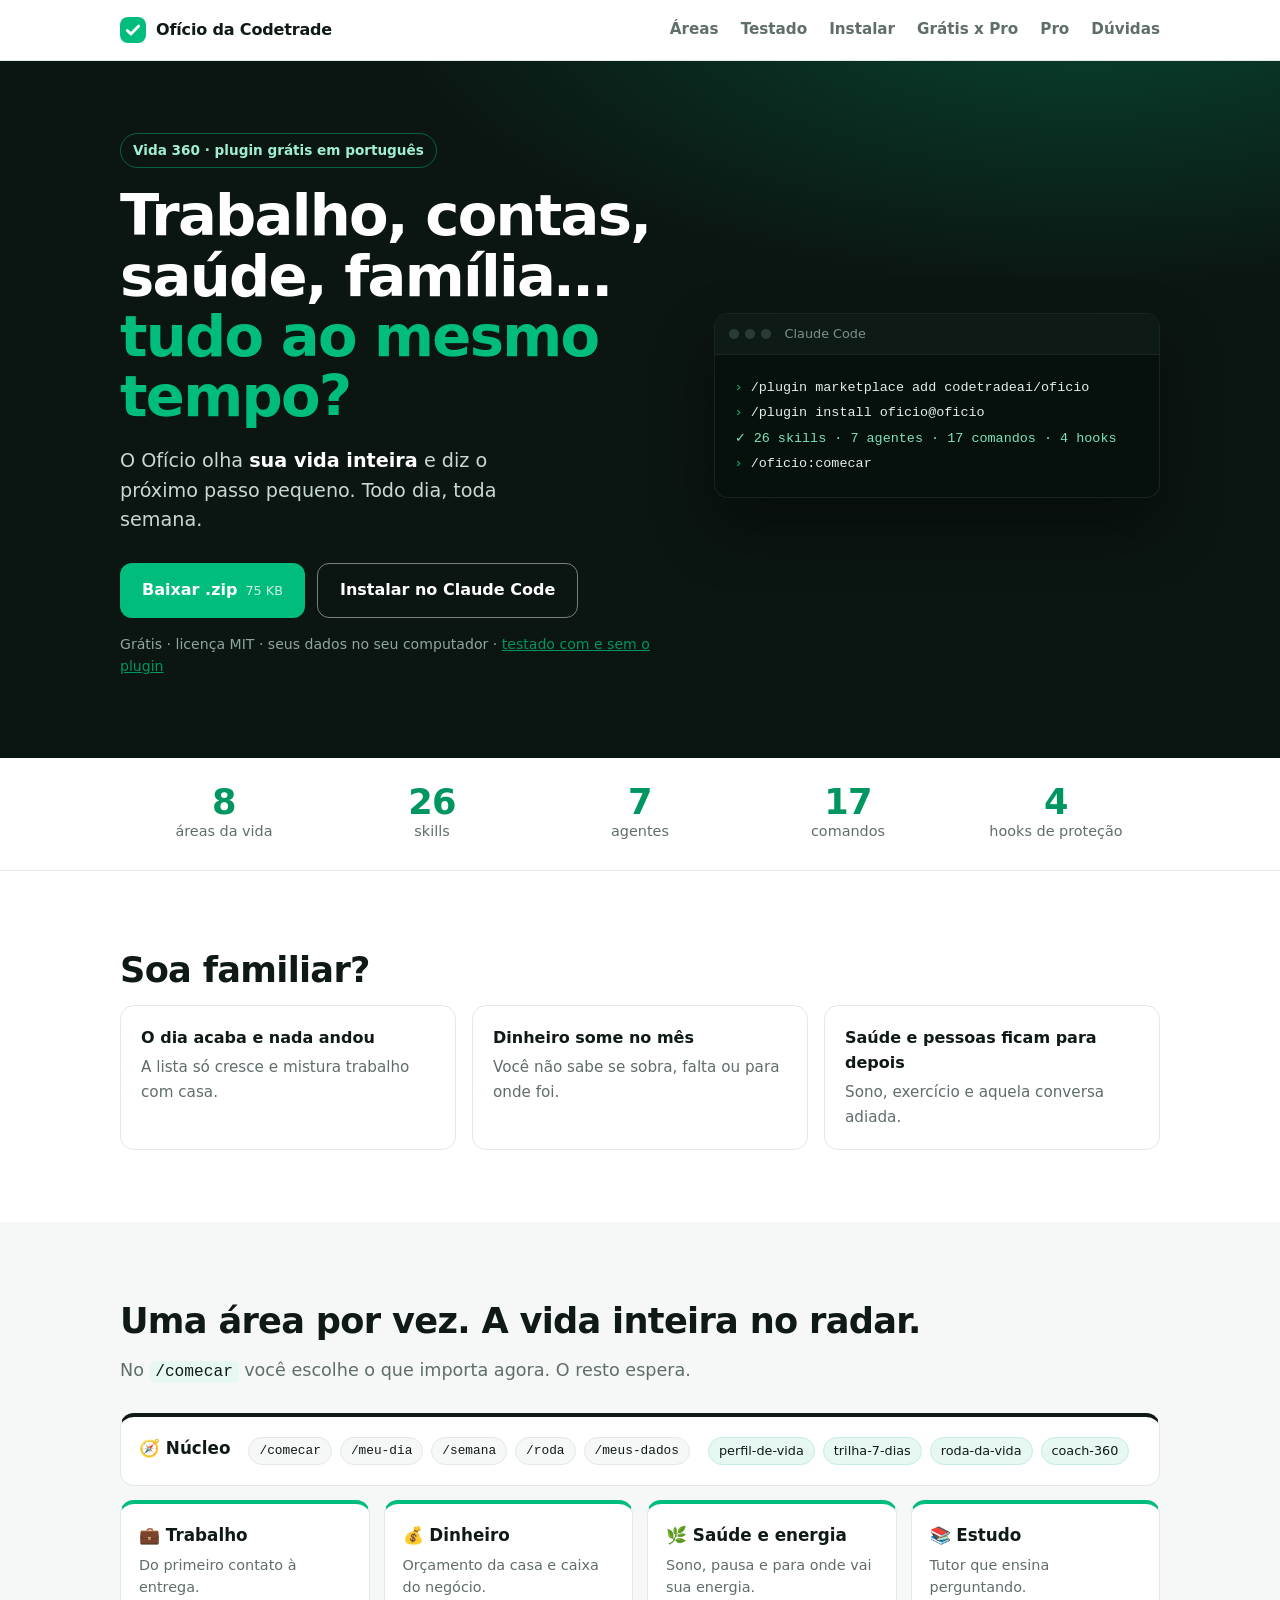
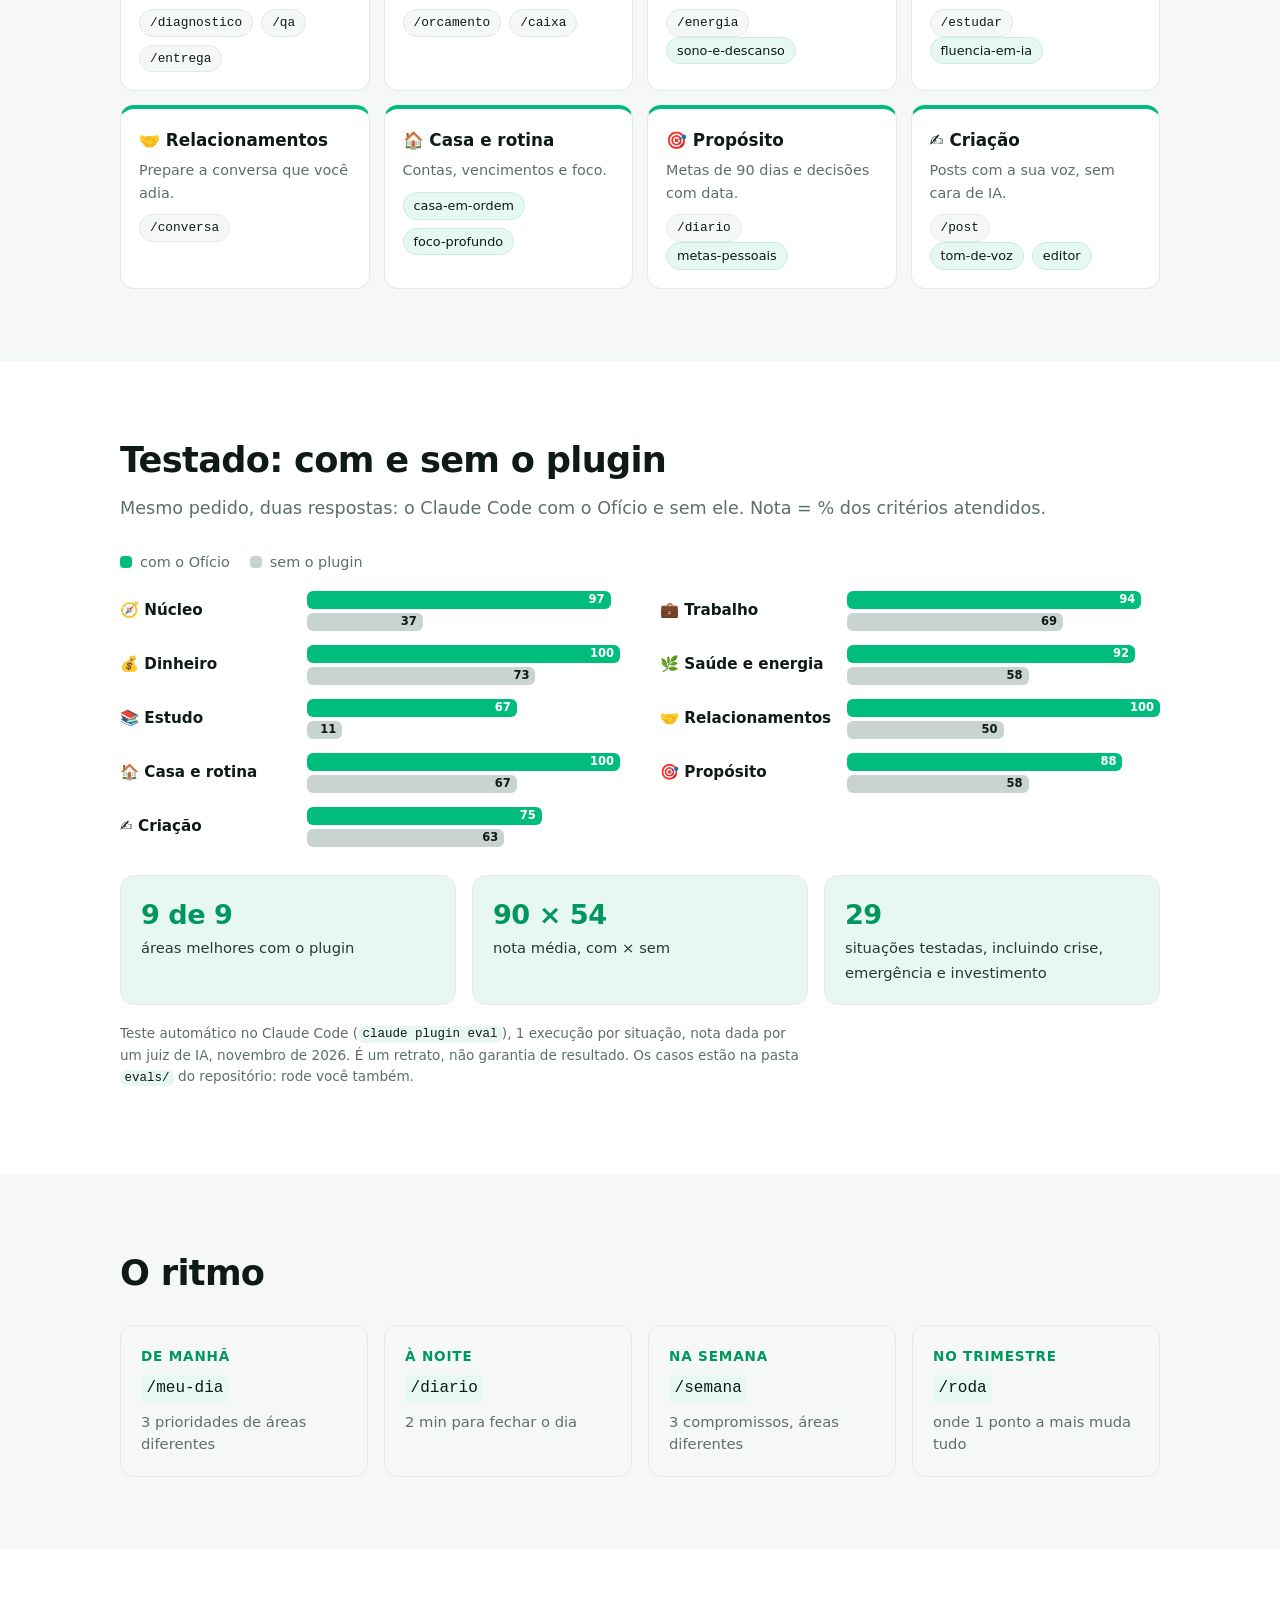
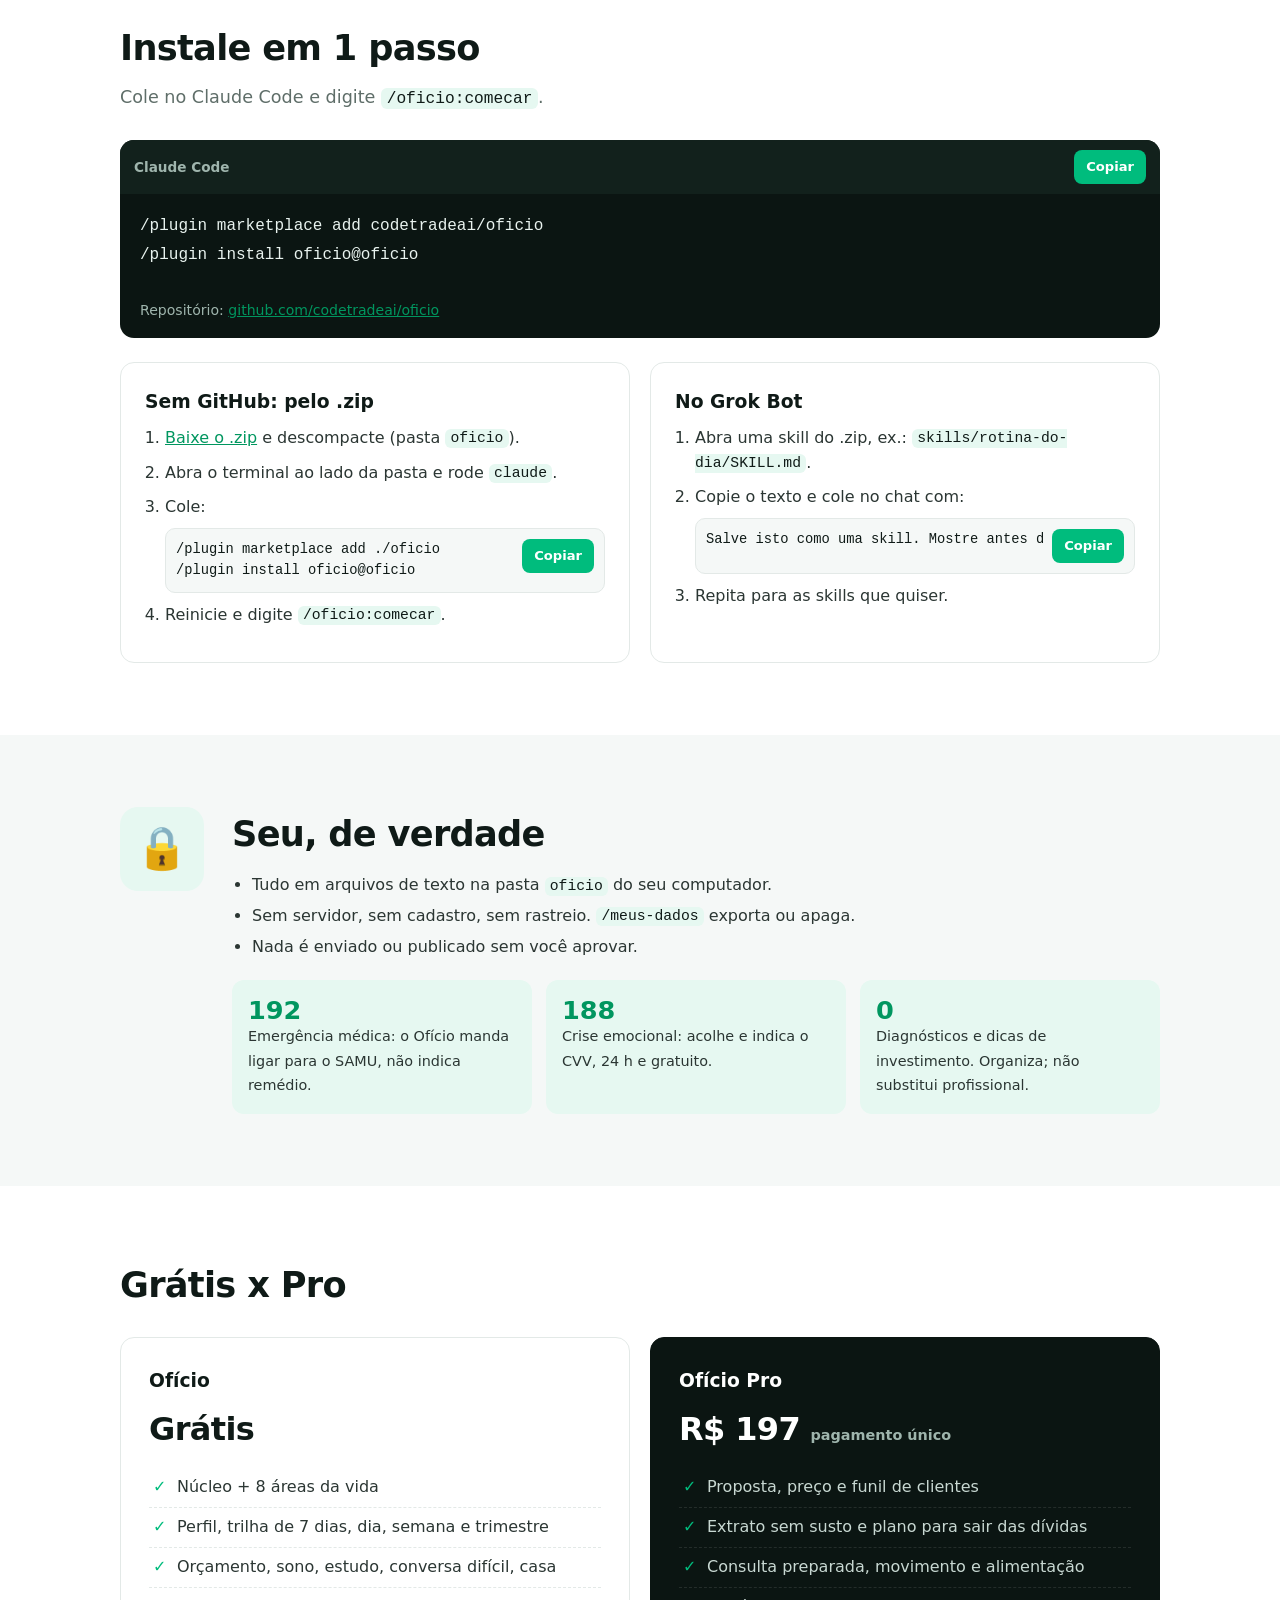
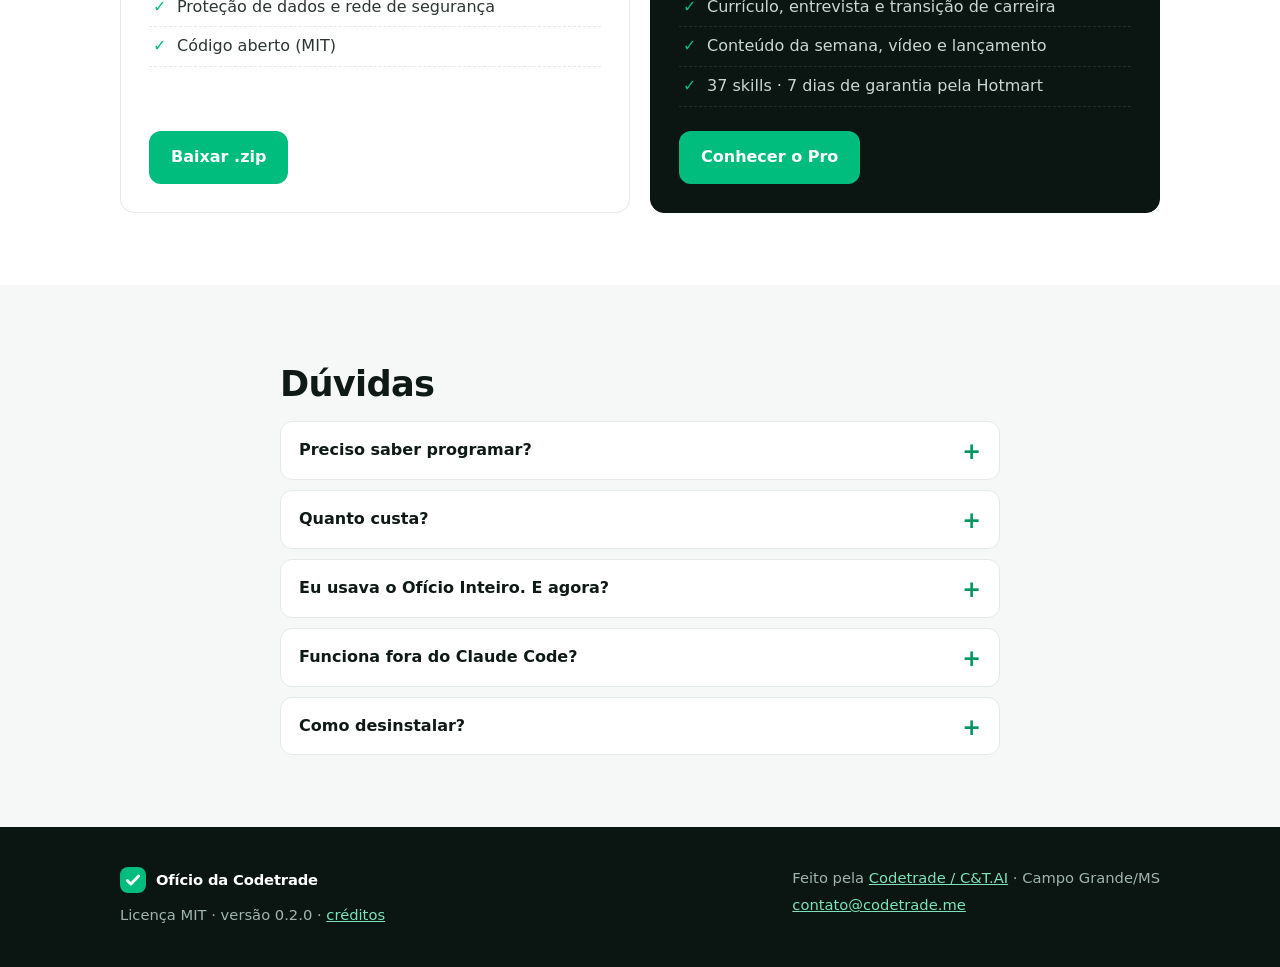
==== docs/index.html @ 55b8f927 "Página do Ofício Pro e link de compra na Hotmart" ====
<!doctype html>
<html lang="pt-BR">
<head>
<meta charset="utf-8">
<meta name="viewport" content="width=device-width, initial-scale=1">
<title>Ofício da Codetrade · sua vida inteira organizada com IA (grátis)</title>
<meta name="description" content="Plugin grátis em português para Claude Code: dia, semana e trimestre olhando trabalho, dinheiro, saúde, estudo, pessoas, casa, propósito e criação. Seus dados ficam no seu computador.">
<link rel="icon" href="assets/icone.svg" type="image/svg+xml">
<link rel="stylesheet" href="assets/style.css">
</head>
<body>

<header class="topo">
  <div class="wrap topo-in">
    <a class="marca" href="#"><span class="marca-ico" aria-hidden="true"></span>Ofício da Codetrade</a>
    <nav class="menu" aria-label="Seções">
      <a href="#areas">Áreas</a>
      <a href="#testado">Testado</a>
      <a href="#instalar">Instalar</a>
      <a href="#planos">Grátis x Pro</a>
      <a href="pro/">Pro</a>
      <a href="#faq">Dúvidas</a>
    </nav>
  </div>
</header>

<main>
<section class="hero">
  <div class="wrap hero-in">
    <div>
      <p class="selo">Vida 360 · plugin grátis em português</p>
      <h1>Trabalho, contas, saúde, família…<br><span class="destaque">tudo ao mesmo tempo?</span></h1>
      <p class="sub">O Ofício olha <strong>sua vida inteira</strong> e diz o próximo passo pequeno. Todo dia, toda semana.</p>
      <div class="acoes">
        <a class="btn btn-pri" href="downloads/oficio.zip" download>Baixar .zip <small>75 KB</small></a>
        <a class="btn btn-sec" href="#instalar">Instalar no Claude Code</a>
      </div>
      <p class="mini">Grátis · licença MIT · seus dados no seu computador · <a href="#testado">testado com e sem o plugin</a></p>
    </div>
    <div class="term" aria-label="Instalação no Claude Code">
      <div class="term-bar"><i></i><i></i><i></i><span>Claude Code</span></div>
      <pre><code><span class="c">› </span>/plugin marketplace add codetradeai/oficio
<span class="c">› </span>/plugin install oficio@oficio
<span class="ok">✓ 26 skills · 7 agentes · 17 comandos · 4 hooks</span>
<span class="c">› </span>/oficio:comecar</code></pre>
    </div>
  </div>
</section>

<section class="numeros" aria-label="O que vem no plugin grátis">
  <div class="wrap num-grid">
    <div><b>8</b><span>áreas da vida</span></div>
    <div><b>26</b><span>skills</span></div>
    <div><b>7</b><span>agentes</span></div>
    <div><b>17</b><span>comandos</span></div>
    <div><b>4</b><span>hooks de proteção</span></div>
  </div>
</section>

<section class="bloco">
  <div class="wrap">
    <h2>Soa familiar?</h2>
    <div class="dor">
      <div><b>O dia acaba e nada andou</b><span>A lista só cresce e mistura trabalho com casa.</span></div>
      <div><b>Dinheiro some no mês</b><span>Você não sabe se sobra, falta ou para onde foi.</span></div>
      <div><b>Saúde e pessoas ficam para depois</b><span>Sono, exercício e aquela conversa adiada.</span></div>
    </div>
  </div>
</section>

<section id="areas" class="bloco bloco-cinza">
  <div class="wrap">
    <h2>Uma área por vez. A vida inteira no radar.</h2>
    <p class="lead">No <code>/comecar</code> você escolhe o que importa agora. O resto espera.</p>
    <div class="areas">
      <article class="area area-nucleo">
        <h3>🧭 Núcleo</h3>
        <ul class="chips chips-cmd"><li>/comecar</li><li>/meu-dia</li><li>/semana</li><li>/roda</li><li>/meus-dados</li></ul>
        <ul class="chips"><li>perfil-de-vida</li><li>trilha-7-dias</li><li>roda-da-vida</li><li>coach-360</li></ul>
      </article>
      <article class="area"><h3>💼 Trabalho</h3><p>Do primeiro contato à entrega.</p>
        <ul class="chips chips-cmd"><li>/diagnostico</li><li>/qa</li><li>/entrega</li></ul></article>
      <article class="area"><h3>💰 Dinheiro</h3><p>Orçamento da casa e caixa do negócio.</p>
        <ul class="chips chips-cmd"><li>/orcamento</li><li>/caixa</li></ul></article>
      <article class="area"><h3>🌿 Saúde e energia</h3><p>Sono, pausa e para onde vai sua energia.</p>
        <ul class="chips chips-cmd"><li>/energia</li></ul><ul class="chips"><li>sono-e-descanso</li></ul></article>
      <article class="area"><h3>📚 Estudo</h3><p>Tutor que ensina perguntando.</p>
        <ul class="chips chips-cmd"><li>/estudar</li></ul><ul class="chips"><li>fluencia-em-ia</li></ul></article>
      <article class="area"><h3>🤝 Relacionamentos</h3><p>Prepare a conversa que você adia.</p>
        <ul class="chips chips-cmd"><li>/conversa</li></ul></article>
      <article class="area"><h3>🏠 Casa e rotina</h3><p>Contas, vencimentos e foco.</p>
        <ul class="chips"><li>casa-em-ordem</li><li>foco-profundo</li></ul></article>
      <article class="area"><h3>🎯 Propósito</h3><p>Metas de 90 dias e decisões com data.</p>
        <ul class="chips chips-cmd"><li>/diario</li></ul><ul class="chips"><li>metas-pessoais</li></ul></article>
      <article class="area"><h3>✍️ Criação</h3><p>Posts com a sua voz, sem cara de IA.</p>
        <ul class="chips chips-cmd"><li>/post</li></ul><ul class="chips"><li>tom-de-voz</li><li>editor</li></ul></article>
    </div>
  </div>
</section>

<section id="testado" class="bloco">
  <div class="wrap">
    <h2>Testado: com e sem o plugin</h2>
    <p class="lead">Mesmo pedido, duas respostas: o Claude Code com o Ofício e sem ele. Nota = % dos critérios atendidos.</p>
    <div class="t-legenda"><span><i class="t-dot t-dot-com"></i>com o Ofício</span><span><i class="t-dot t-dot-sem"></i>sem o plugin</span></div>
    <div class="teste">
      <div class="t-linha"><span class="t-area">🧭 Núcleo</span><div class="t-barras"><div class="t-bar t-com" style="--v:97%"><span>97</span></div><div class="t-bar t-sem" style="--v:37%"><span>37</span></div></div></div>
      <div class="t-linha"><span class="t-area">💼 Trabalho</span><div class="t-barras"><div class="t-bar t-com" style="--v:94%"><span>94</span></div><div class="t-bar t-sem" style="--v:69%"><span>69</span></div></div></div>
      <div class="t-linha"><span class="t-area">💰 Dinheiro</span><div class="t-barras"><div class="t-bar t-com" style="--v:100%"><span>100</span></div><div class="t-bar t-sem" style="--v:73%"><span>73</span></div></div></div>
      <div class="t-linha"><span class="t-area">🌿 Saúde e energia</span><div class="t-barras"><div class="t-bar t-com" style="--v:92%"><span>92</span></div><div class="t-bar t-sem" style="--v:58%"><span>58</span></div></div></div>
      <div class="t-linha"><span class="t-area">📚 Estudo</span><div class="t-barras"><div class="t-bar t-com" style="--v:67%"><span>67</span></div><div class="t-bar t-sem" style="--v:11%"><span>11</span></div></div></div>
      <div class="t-linha"><span class="t-area">🤝 Relacionamentos</span><div class="t-barras"><div class="t-bar t-com" style="--v:100%"><span>100</span></div><div class="t-bar t-sem" style="--v:50%"><span>50</span></div></div></div>
      <div class="t-linha"><span class="t-area">🏠 Casa e rotina</span><div class="t-barras"><div class="t-bar t-com" style="--v:100%"><span>100</span></div><div class="t-bar t-sem" style="--v:67%"><span>67</span></div></div></div>
      <div class="t-linha"><span class="t-area">🎯 Propósito</span><div class="t-barras"><div class="t-bar t-com" style="--v:88%"><span>88</span></div><div class="t-bar t-sem" style="--v:58%"><span>58</span></div></div></div>
      <div class="t-linha"><span class="t-area">✍️ Criação</span><div class="t-barras"><div class="t-bar t-com" style="--v:75%"><span>75</span></div><div class="t-bar t-sem" style="--v:63%"><span>63</span></div></div></div>
    </div>
    <div class="t-resumo">
      <div><b>9 de 9</b><span>áreas melhores com o plugin</span></div>
      <div><b>90 × 54</b><span>nota média, com × sem</span></div>
      <div><b>29</b><span>situações testadas, incluindo crise, emergência e investimento</span></div>
    </div>
    <p class="t-nota">Teste automático no Claude Code (<code>claude plugin eval</code>), 1 execução por situação, nota dada por um juiz de IA, novembro de 2026. É um retrato, não garantia de resultado. Os casos estão na pasta <code>evals/</code> do repositório: rode você também.</p>
  </div>
</section>

<section class="bloco bloco-cinza">
  <div class="wrap">
    <h2>O ritmo</h2>
    <ol class="semana">
      <li><b>De manhã</b><code>/meu-dia</code><span>3 prioridades de áreas diferentes</span></li>
      <li><b>À noite</b><code>/diario</code><span>2 min para fechar o dia</span></li>
      <li><b>Na semana</b><code>/semana</code><span>3 compromissos, áreas diferentes</span></li>
      <li><b>No trimestre</b><code>/roda</code><span>onde 1 ponto a mais muda tudo</span></li>
    </ol>
  </div>
</section>

<section id="instalar" class="bloco">
  <div class="wrap">
    <h2>Instale em 1 passo</h2>
    <p class="lead">Cole no Claude Code e digite <code>/oficio:comecar</code>.</p>
    <div class="cmd-card">
      <div class="cmd-head">
        <span>Claude Code</span>
        <button class="copiar" data-copiar="cmd-claude" type="button">Copiar</button>
      </div>
      <pre id="cmd-claude"><code>/plugin marketplace add codetradeai/oficio
/plugin install oficio@oficio</code></pre>
      <p class="nota">Repositório: <a href="https://github.com/codetradeai/oficio">github.com/codetradeai/oficio</a></p>
    </div>
    <div class="alt-grid">
      <article class="alt">
        <h3>Sem GitHub: pelo .zip</h3>
        <ol>
          <li><a href="downloads/oficio.zip" download>Baixe o .zip</a> e descompacte (pasta <code>oficio</code>).</li>
          <li>Abra o terminal ao lado da pasta e rode <code>claude</code>.</li>
          <li>Cole:
            <div class="cmd-mini">
              <pre id="cmd-zip"><code>/plugin marketplace add ./oficio
/plugin install oficio@oficio</code></pre>
              <button class="copiar" data-copiar="cmd-zip" type="button">Copiar</button>
            </div>
          </li>
          <li>Reinicie e digite <code>/oficio:comecar</code>.</li>
        </ol>
      </article>
      <article class="alt">
        <h3>No Grok Bot</h3>
        <ol>
          <li>Abra uma skill do .zip, ex.: <code>skills/rotina-do-dia/SKILL.md</code>.</li>
          <li>Copie o texto e cole no chat com:
            <div class="cmd-mini">
              <pre id="cmd-grok"><code>Salve isto como uma skill. Mostre antes de salvar.</code></pre>
              <button class="copiar" data-copiar="cmd-grok" type="button">Copiar</button>
            </div>
          </li>
          <li>Repita para as skills que quiser.</li>
        </ol>
      </article>
    </div>
  </div>
</section>

<section class="bloco bloco-cinza">
  <div class="wrap priv">
    <div class="priv-ico" aria-hidden="true">🔒</div>
    <div>
      <h2>Seu, de verdade</h2>
      <ul class="priv-lista">
        <li>Tudo em arquivos de texto na pasta <code>oficio</code> do seu computador.</li>
        <li>Sem servidor, sem cadastro, sem rastreio. <code>/meus-dados</code> exporta ou apaga.</li>
        <li>Nada é enviado ou publicado sem você aprovar.</li>
      </ul>
      <div class="limites">
        <div><b>192</b><span>Emergência médica: o Ofício manda ligar para o SAMU, não indica remédio.</span></div>
        <div><b>188</b><span>Crise emocional: acolhe e indica o CVV, 24 h e gratuito.</span></div>
        <div><b>0</b><span>Diagnósticos e dicas de investimento. Organiza; não substitui profissional.</span></div>
      </div>
    </div>
  </div>
</section>

<section id="planos" class="bloco">
  <div class="wrap">
    <h2>Grátis x Pro</h2>
    <div class="planos">
      <article class="plano">
        <h3>Ofício</h3>
        <p class="preco">Grátis</p>
        <ul>
          <li>Núcleo + 8 áreas da vida</li>
          <li>Perfil, trilha de 7 dias, dia, semana e trimestre</li>
          <li>Orçamento, sono, estudo, conversa difícil, casa</li>
          <li>Proteção de dados e rede de segurança</li>
          <li>Código aberto (MIT)</li>
        </ul>
        <a class="btn btn-pri" href="downloads/oficio.zip" download>Baixar .zip</a>
      </article>
      <article class="plano plano-pro">
        <h3>Ofício Pro</h3>
        <p class="preco">R$ 197 <small class="preco-nota">pagamento único</small></p>
        <ul>
          <li>Proposta, preço e funil de clientes</li>
          <li>Extrato sem susto e plano para sair das dívidas</li>
          <li>Consulta preparada, movimento e alimentação</li>
          <li>Currículo, entrevista e transição de carreira</li>
          <li>Conteúdo da semana, vídeo e lançamento</li>
          <li>37 skills · 7 dias de garantia pela Hotmart</li>
        </ul>
        <a class="btn btn-pri" href="pro/">Conhecer o Pro</a>
      </article>
    </div>
  </div>
</section>

<section id="faq" class="bloco bloco-cinza">
  <div class="wrap faq">
    <h2>Dúvidas</h2>
    <details><summary>Preciso saber programar?</summary><p>Não. Você conversa em português. O Claude Code (ou o Grok Bot) faz o resto.</p></details>
    <details><summary>Quanto custa?</summary><p>O Ofício é grátis. Você só paga a ferramenta de IA que já usa, direto ao fornecedor.</p></details>
    <details><summary>Eu usava o Ofício Inteiro. E agora?</summary><p>Instale o <code>oficio</code>. Na primeira sessão, sua pasta antiga é copiada para a nova, sem apagar nada.</p></details>
    <details><summary>Funciona fora do Claude Code?</summary><p>As skills funcionam no Grok Bot. Codex e Cursor leem o <code>AGENTS.md</code>, sem garantia de tudo funcionar igual.</p></details>
    <details><summary>Como desinstalar?</summary><p>No Claude Code: <code>/plugin uninstall oficio@oficio</code>. Sua pasta pessoal continua sua.</p></details>
  </div>
</section>
</main>

<footer class="rodape">
  <div class="wrap rod-in">
    <div>
      <p class="marca"><span class="marca-ico" aria-hidden="true"></span>Ofício da Codetrade</p>
      <p>Licença MIT · versão 0.2.0 · <a href="https://github.com/codetradeai/oficio/blob/main/CREDITOS.md">créditos</a></p>
    </div>
    <div>
      <p>Feito pela <a href="https://codetrade.me">Codetrade / C&amp;T.AI</a> · Campo Grande/MS</p>
      <p><a href="mailto:contato@codetrade.me">contato@codetrade.me</a></p>
    </div>
  </div>
</footer>

<script src="assets/app.js"></script>
</body>
</html>
---- docs/assets/style.css ----
:root{
  --verde:#00bc7d; --verde-esc:#00965f; --verde-claro:#e6f8f1;
  --tinta:#0f1a17; --texto:#2b3633; --suave:#5f6e69; --linha:#e3e9e7;
  --cinza:#f5f8f7; --escuro:#0b1512; --raio:14px;
  --fonte:system-ui,-apple-system,"Segoe UI",Roboto,"Helvetica Neue",Arial,sans-serif;
  --mono:ui-monospace,SFMono-Regular,Menlo,Consolas,"Liberation Mono",monospace;
}
*{box-sizing:border-box}
html{scroll-behavior:smooth}
body{margin:0;font-family:var(--fonte);color:var(--texto);background:#fff;line-height:1.55;-webkit-font-smoothing:antialiased}
a{color:var(--verde-esc)}
code{font-family:var(--mono);font-size:.92em;background:var(--verde-claro);color:var(--tinta);padding:.1em .35em;border-radius:6px}
.wrap{max-width:1080px;margin:0 auto;padding:0 20px}
.aviso{background:#fff4d6;color:#6b5200;text-align:center;font-size:.82rem;padding:6px 12px}

/* topo */
.topo{position:sticky;top:0;z-index:10;background:rgba(255,255,255,.92);backdrop-filter:blur(8px);border-bottom:1px solid var(--linha)}
.topo-in{display:flex;align-items:center;justify-content:space-between;height:60px}
.marca{display:inline-flex;align-items:center;gap:10px;font-weight:800;color:var(--tinta);text-decoration:none;letter-spacing:-.01em}
.marca-ico{width:26px;height:26px;border-radius:8px;background:var(--verde) url("icone.svg") center/cover}
.menu{display:flex;gap:22px}
.menu a{color:var(--suave);text-decoration:none;font-weight:600;font-size:.95rem}
.menu a:hover{color:var(--verde-esc)}

/* hero */
.hero{background:radial-gradient(1200px 500px at 85% -10%,rgba(0,188,125,.28),transparent 60%),var(--escuro);color:#e9f3ef;padding:72px 0 80px}
.hero-in{display:grid;grid-template-columns:1.1fr .9fr;gap:48px;align-items:center}
.selo{display:inline-block;margin:0 0 18px;padding:6px 12px;border:1px solid rgba(0,188,125,.45);border-radius:999px;color:#9ff0d0;font-size:.85rem;font-weight:600}
h1{margin:0;font-size:clamp(2.2rem,5vw,3.6rem);line-height:1.05;letter-spacing:-.03em;color:#fff}
.destaque{color:var(--verde)}
.sub{font-size:1.2rem;max-width:34ch;color:#c8d8d2;margin:18px 0 28px}
.sub strong{color:#fff}
.acoes{display:flex;flex-wrap:wrap;gap:12px}
.btn{display:inline-flex;align-items:center;gap:8px;padding:14px 22px;border-radius:12px;font-weight:700;text-decoration:none;font-size:1rem;transition:transform .15s,background .15s}
.btn:hover{transform:translateY(-1px)}
.btn small{font-weight:500;opacity:.8;font-size:.8rem}
.btn-pri{background:var(--verde);color:#fff}
.btn-pri:hover{background:var(--verde-esc)}
.btn-sec{background:transparent;color:inherit;border:1.5px solid currentColor}
.hero .btn-sec{color:#fff;border-color:rgba(255,255,255,.45)}
.mini{font-size:.88rem;color:#8fa79f;margin:16px 0 0}
.term{background:#06100d;border:1px solid rgba(255,255,255,.08);border-radius:var(--raio);box-shadow:0 30px 60px rgba(0,0,0,.35);overflow:hidden}
.term-bar{display:flex;align-items:center;gap:6px;padding:10px 14px;background:#0d1a16;border-bottom:1px solid rgba(255,255,255,.06)}
.term-bar i{width:10px;height:10px;border-radius:50%;background:#2a3a35}
.term-bar span{margin-left:8px;font-size:.8rem;color:#7c918a}
.term pre{margin:0;padding:20px;overflow-x:auto}
.term code{background:none;color:#e2efe9;padding:0;font-size:.84rem;line-height:1.9}
.term .c{color:var(--verde)}
.term .ok{color:#7be3b9}

/* números */
.numeros{border-bottom:1px solid var(--linha)}
.num-grid{display:grid;grid-template-columns:repeat(5,1fr);text-align:center}
.num-grid div{padding:26px 8px}
.num-grid b{display:block;font-size:2.2rem;color:var(--verde-esc);line-height:1;letter-spacing:-.02em}
.num-grid span{color:var(--suave);font-size:.9rem}

/* blocos */
.bloco{padding:72px 0}
.bloco-cinza{background:var(--cinza)}
h2{font-size:clamp(1.6rem,3.2vw,2.2rem);letter-spacing:-.02em;color:var(--tinta);margin:0 0 8px}
.lead{color:var(--suave);font-size:1.1rem;margin:0 0 28px}
h3{color:var(--tinta);margin:0 0 10px}

/* comandos */
.cmd-card{background:var(--escuro);border-radius:var(--raio);overflow:hidden;margin-bottom:24px}
.cmd-head{display:flex;justify-content:space-between;align-items:center;padding:10px 14px;background:#12211c;color:#9fb5ad;font-size:.85rem;font-weight:600}
.cmd-card pre{margin:0;padding:18px 20px;overflow-x:auto}
.cmd-card pre code{background:none;color:#e9f3ef;padding:0;font-size:1rem;line-height:1.8}
.cmd-card .nota{margin:0;padding:12px 20px 16px;color:#9fb5ad;font-size:.88rem}
.cmd-card .nota code{background:rgba(255,255,255,.08);color:#e9f3ef}
.copiar{font:inherit;font-size:.82rem;font-weight:700;cursor:pointer;border:0;border-radius:8px;padding:7px 12px;background:var(--verde);color:#fff}
.copiar:hover{background:var(--verde-esc)}
.copiar.feito{background:#e9f3ef;color:var(--verde-esc)}
.tag{display:inline-block;font-size:.72rem;font-weight:700;text-transform:uppercase;letter-spacing:.04em;padding:2px 8px;border-radius:999px;background:#fff4d6;color:#6b5200;vertical-align:middle}
.tag-escura{background:rgba(255,255,255,.15);color:#fff}
.alt-grid{display:grid;grid-template-columns:1fr 1fr;gap:20px}
.alt{border:1px solid var(--linha);border-radius:var(--raio);padding:24px}
.alt ol{margin:0;padding-left:20px}
.alt li{margin-bottom:10px}
.cmd-mini{display:flex;align-items:flex-start;gap:8px;margin-top:8px;background:var(--cinza);border:1px solid var(--linha);border-radius:10px;padding:10px}
.cmd-mini pre{margin:0;flex:1;overflow-x:auto}
.cmd-mini code{background:none;padding:0;font-size:.86rem;white-space:pre}

/* pilares */
.pilares{display:grid;grid-template-columns:1fr 1fr;gap:20px}
.pilar{background:#fff;border:1px solid var(--linha);border-radius:var(--raio);padding:26px;border-top:4px solid var(--tinta)}
.pilar-voce{border-top-color:var(--verde)}
.pilar header{margin-bottom:6px}
.pilar header h3{display:inline;font-size:1.4rem;margin-left:6px}
.pilar header p{color:var(--suave);margin:6px 0 0}
.pilar-ico{font-size:1.4rem}
.rotulo{margin:18px 0 8px;font-size:.75rem;font-weight:800;letter-spacing:.08em;text-transform:uppercase;color:var(--suave)}
.chips{list-style:none;margin:0;padding:0;display:flex;flex-wrap:wrap;gap:8px}
.chips li{background:var(--cinza);border:1px solid var(--linha);border-radius:999px;padding:5px 12px;font-size:.88rem;color:var(--tinta)}
.pilar-voce .chips li{background:var(--verde-claro);border-color:#c5eedf}
.chips-cmd li{font-family:var(--mono);font-size:.84rem}

/* semana */
.semana{list-style:none;padding:0;margin:24px 0 0;display:grid;grid-template-columns:repeat(4,1fr);gap:16px}
.semana li{border:1px solid var(--linha);border-radius:var(--raio);padding:20px;display:flex;flex-direction:column;gap:8px}
.semana b{color:var(--verde-esc);font-size:.85rem;text-transform:uppercase;letter-spacing:.06em}
.semana code{align-self:flex-start;font-size:1rem}
.semana span{color:var(--suave);font-size:.92rem}

/* planos */
.planos{display:grid;grid-template-columns:1fr 1fr;gap:20px;margin-top:24px}
.plano{background:#fff;border:1px solid var(--linha);border-radius:var(--raio);padding:28px;display:flex;flex-direction:column}
.plano ul{padding-left:0;list-style:none;margin:0 0 24px;flex:1}
.plano li{padding:7px 0 7px 28px;position:relative;border-bottom:1px dashed var(--linha)}
.plano li::before{content:"✓";position:absolute;left:4px;color:var(--verde);font-weight:800}
.plano .btn{align-self:flex-start}
.preco{font-size:2rem;font-weight:800;color:var(--tinta);margin:0 0 14px;letter-spacing:-.02em}
.plano-pro{background:var(--escuro);color:#c8d8d2;border-color:var(--escuro)}
.plano-pro h3,.plano-pro .preco{color:#fff}
.plano-pro li{border-bottom-color:rgba(255,255,255,.1)}
.plano-pro .btn-sec{color:#fff;border-color:rgba(255,255,255,.45)}

/* privacidade */
.priv{display:flex;gap:28px;align-items:flex-start}
.priv-ico{font-size:2.6rem;background:var(--verde-claro);border-radius:18px;width:84px;height:84px;display:grid;place-items:center;flex:none}
.priv-lista{margin:12px 0 0;padding-left:20px}
.priv-lista li{margin-bottom:6px}

/* faq */
.faq{max-width:760px}
.faq details{background:#fff;border:1px solid var(--linha);border-radius:12px;padding:0 18px;margin-top:10px}
.faq summary{cursor:pointer;font-weight:700;color:var(--tinta);padding:16px 0;list-style:none;position:relative;padding-right:28px}
.faq summary::-webkit-details-marker{display:none}
.faq summary::after{content:"+";position:absolute;right:0;top:12px;font-size:1.4rem;color:var(--verde-esc)}
.faq details[open] summary::after{content:"–"}
.faq details p{margin:0 0 16px;color:var(--suave)}

/* rodapé */
.rodape{background:var(--escuro);color:#9fb5ad;padding:36px 0;font-size:.92rem}
.rodape .marca{color:#fff}
.rodape a{color:#7be3b9}
.rod-in{display:flex;justify-content:space-between;gap:24px;flex-wrap:wrap}
.rodape p{margin:4px 0}

/* responsivo */
@media (max-width:860px){
  .hero{padding:48px 0 56px}
  .hero-in,.alt-grid,.pilares,.planos{grid-template-columns:1fr}
  .num-grid{grid-template-columns:repeat(3,1fr)}
  .semana{grid-template-columns:1fr 1fr}
  .menu{display:none}
  .bloco{padding:52px 0}
}
@media (max-width:480px){
  .num-grid{grid-template-columns:repeat(2,1fr)}
  .semana{grid-template-columns:1fr}
  .acoes .btn{width:100%;justify-content:center}
  .priv{flex-direction:column}
  .cmd-card pre code{font-size:.85rem}
  .term code,.cmd-card pre code{white-space:pre-wrap;word-break:break-word}
  .selo{font-size:.78rem}
}
@media (prefers-reduced-motion:reduce){html{scroll-behavior:auto}.btn{transition:none}}

/* vida 360 */
.dor{display:grid;grid-template-columns:repeat(3,1fr);gap:16px;margin-top:8px}
.dor div{border:1px solid var(--linha);border-radius:var(--raio);padding:20px;background:#fff}
.dor b{display:block;color:var(--tinta);margin-bottom:4px}
.dor span{color:var(--suave);font-size:.95rem}
.areas{display:grid;grid-template-columns:repeat(4,1fr);gap:14px}
.area{background:#fff;border:1px solid var(--linha);border-radius:var(--raio);padding:18px;border-top:4px solid var(--verde)}
.area-nucleo{grid-column:1/-1;border-top-color:var(--tinta);display:flex;gap:18px;align-items:center;flex-wrap:wrap}
.area-nucleo h3{margin:0}
.area h3{font-size:1.05rem;margin:0 0 6px}
.area p{margin:0 0 10px;color:var(--suave);font-size:.9rem}
.area .chips li{font-size:.8rem;padding:3px 10px;background:var(--verde-claro);border-color:#c5eedf}
.area .chips-cmd li{background:var(--cinza);border-color:var(--linha)}
.limites{display:grid;grid-template-columns:repeat(3,1fr);gap:14px;margin-top:20px}
.limites div{background:var(--verde-claro);border-radius:12px;padding:16px}
.limites b{display:block;font-size:1.6rem;color:var(--verde-esc);line-height:1.1}
.limites span{font-size:.9rem;color:var(--texto)}
@media (max-width:860px){.areas{grid-template-columns:1fr 1fr}.dor,.limites{grid-template-columns:1fr}}
@media (max-width:480px){.areas{grid-template-columns:1fr}}

/* testado */
.t-legenda{display:flex;gap:20px;font-size:.9rem;color:var(--suave);margin:4px 0 18px}
.t-legenda span{display:inline-flex;align-items:center;gap:8px}
.t-dot{width:12px;height:12px;border-radius:4px;display:inline-block}
.t-dot-com,.t-com{background:var(--verde)}
.t-dot-sem,.t-sem{background:#c9d3d0}
.teste{display:grid;grid-template-columns:1fr 1fr;gap:14px 40px}
.t-linha{display:grid;grid-template-columns:175px 1fr;gap:12px;align-items:center}
.t-area{font-weight:700;color:var(--tinta);font-size:.95rem}
.t-barras{display:grid;gap:4px}
.t-bar{height:18px;width:max(var(--v),2.2em);border-radius:6px;position:relative}
.t-bar span{position:absolute;right:6px;top:50%;transform:translateY(-50%);font-size:.72rem;font-weight:800;line-height:1}
.t-com span{color:#fff}
.t-sem span{color:var(--tinta)}
.t-resumo{display:grid;grid-template-columns:repeat(3,1fr);gap:16px;margin-top:28px}
.t-resumo div{border:1px solid var(--linha);border-radius:var(--raio);padding:18px 20px;background:var(--verde-claro)}
.t-resumo b{display:block;font-size:1.7rem;color:var(--verde-esc);letter-spacing:-.02em}
.t-resumo span{color:var(--texto);font-size:.92rem}
.t-nota{color:var(--suave);font-size:.85rem;margin-top:18px;max-width:80ch}
@media (max-width:860px){.teste{grid-template-columns:1fr}.t-resumo{grid-template-columns:1fr}}
@media (max-width:480px){.t-linha{grid-template-columns:1fr;gap:6px}}
/* evita estouro horizontal no celular */
.alt-grid>*,.planos>*,.teste>*{min-width:0}
.cmd-mini{min-width:0}
.cmd-mini pre,.cmd-card pre{overflow-x:auto;max-width:100%}
.preco-nota{font-size:.9rem;font-weight:600;color:#9fb5ad;letter-spacing:0}
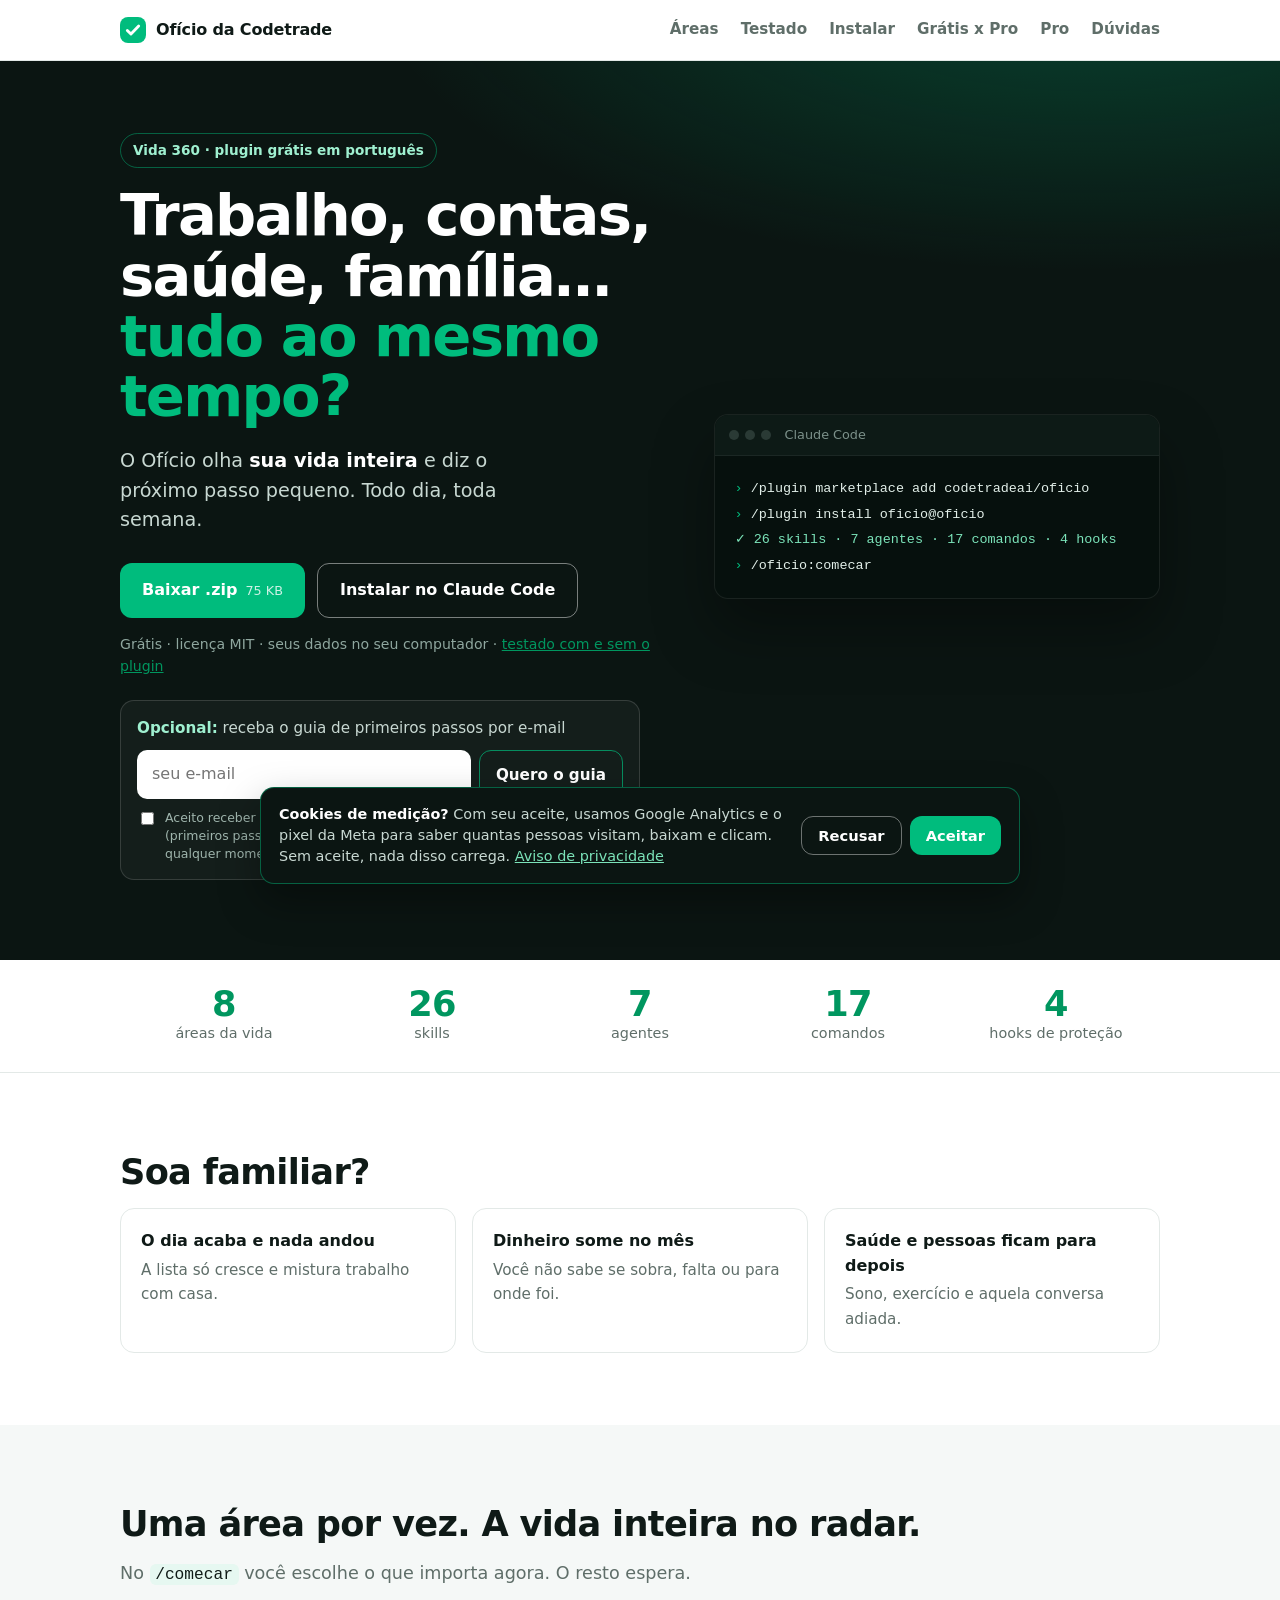
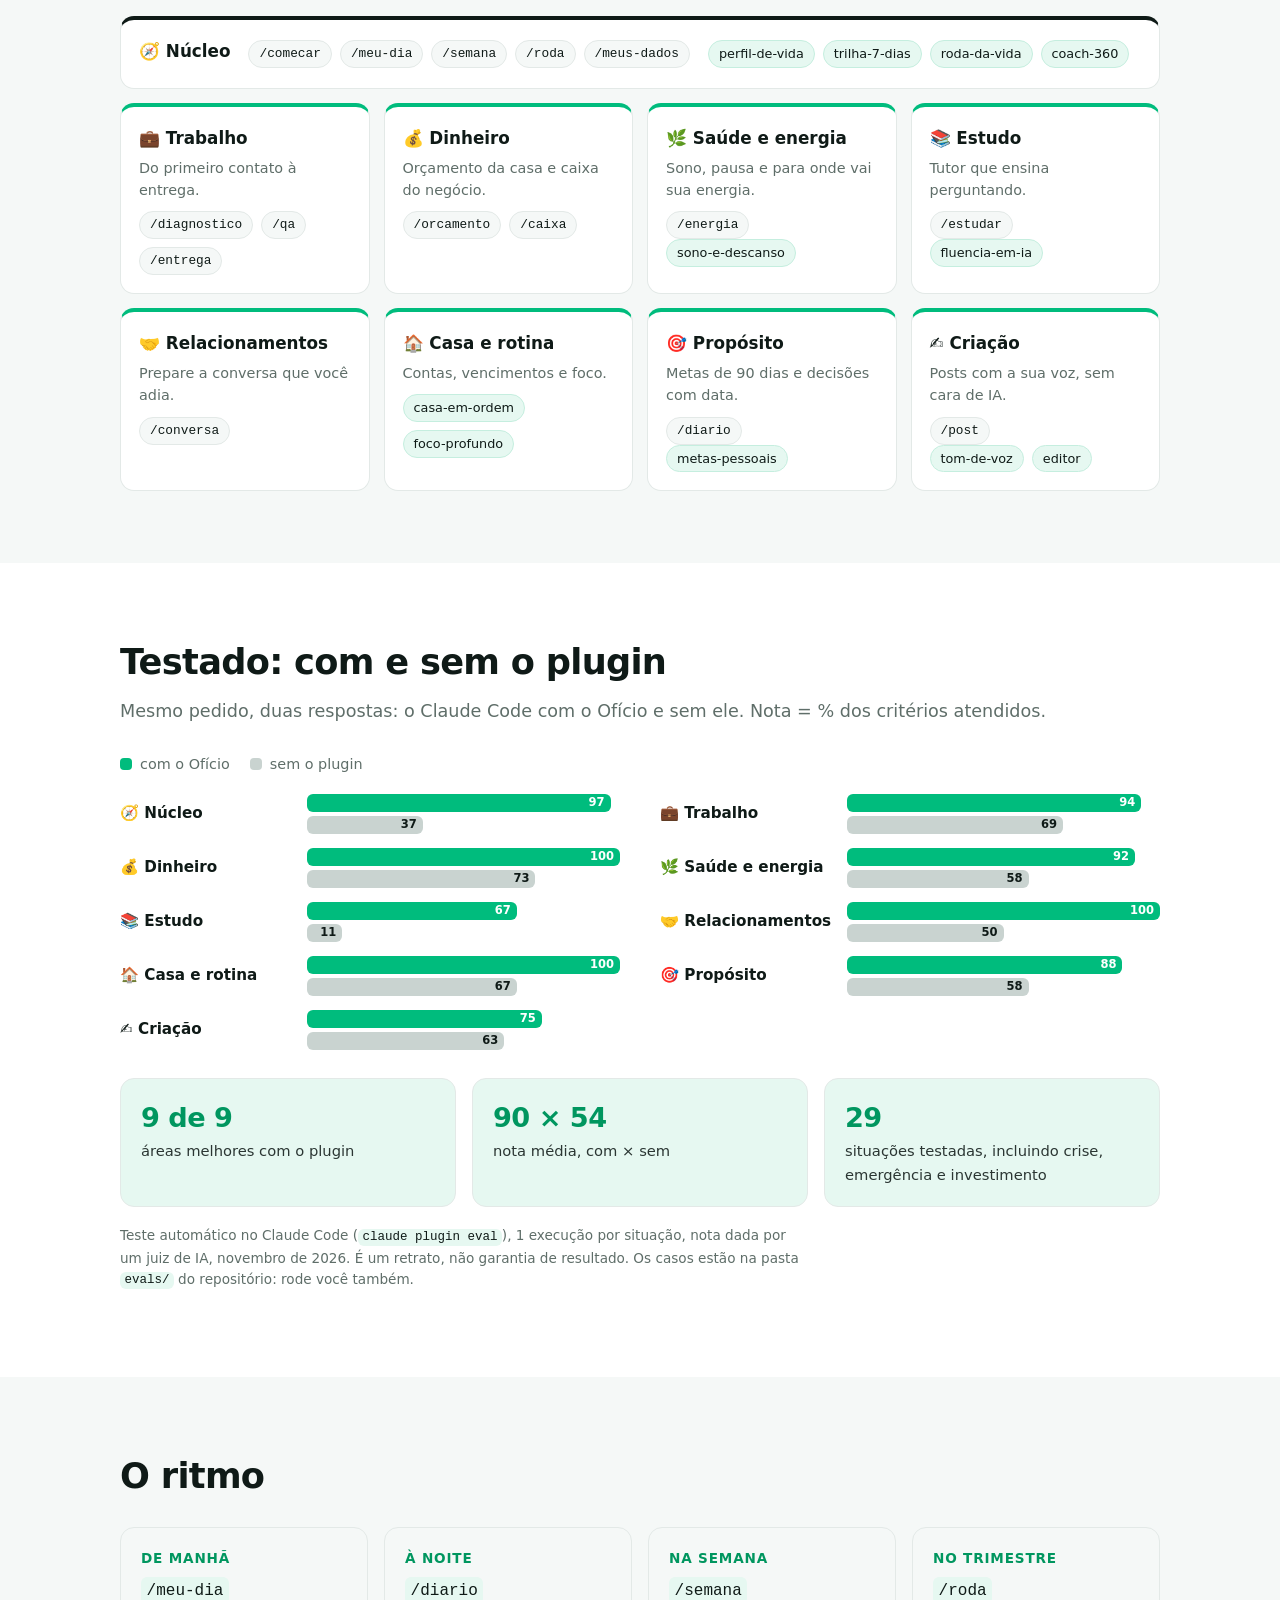
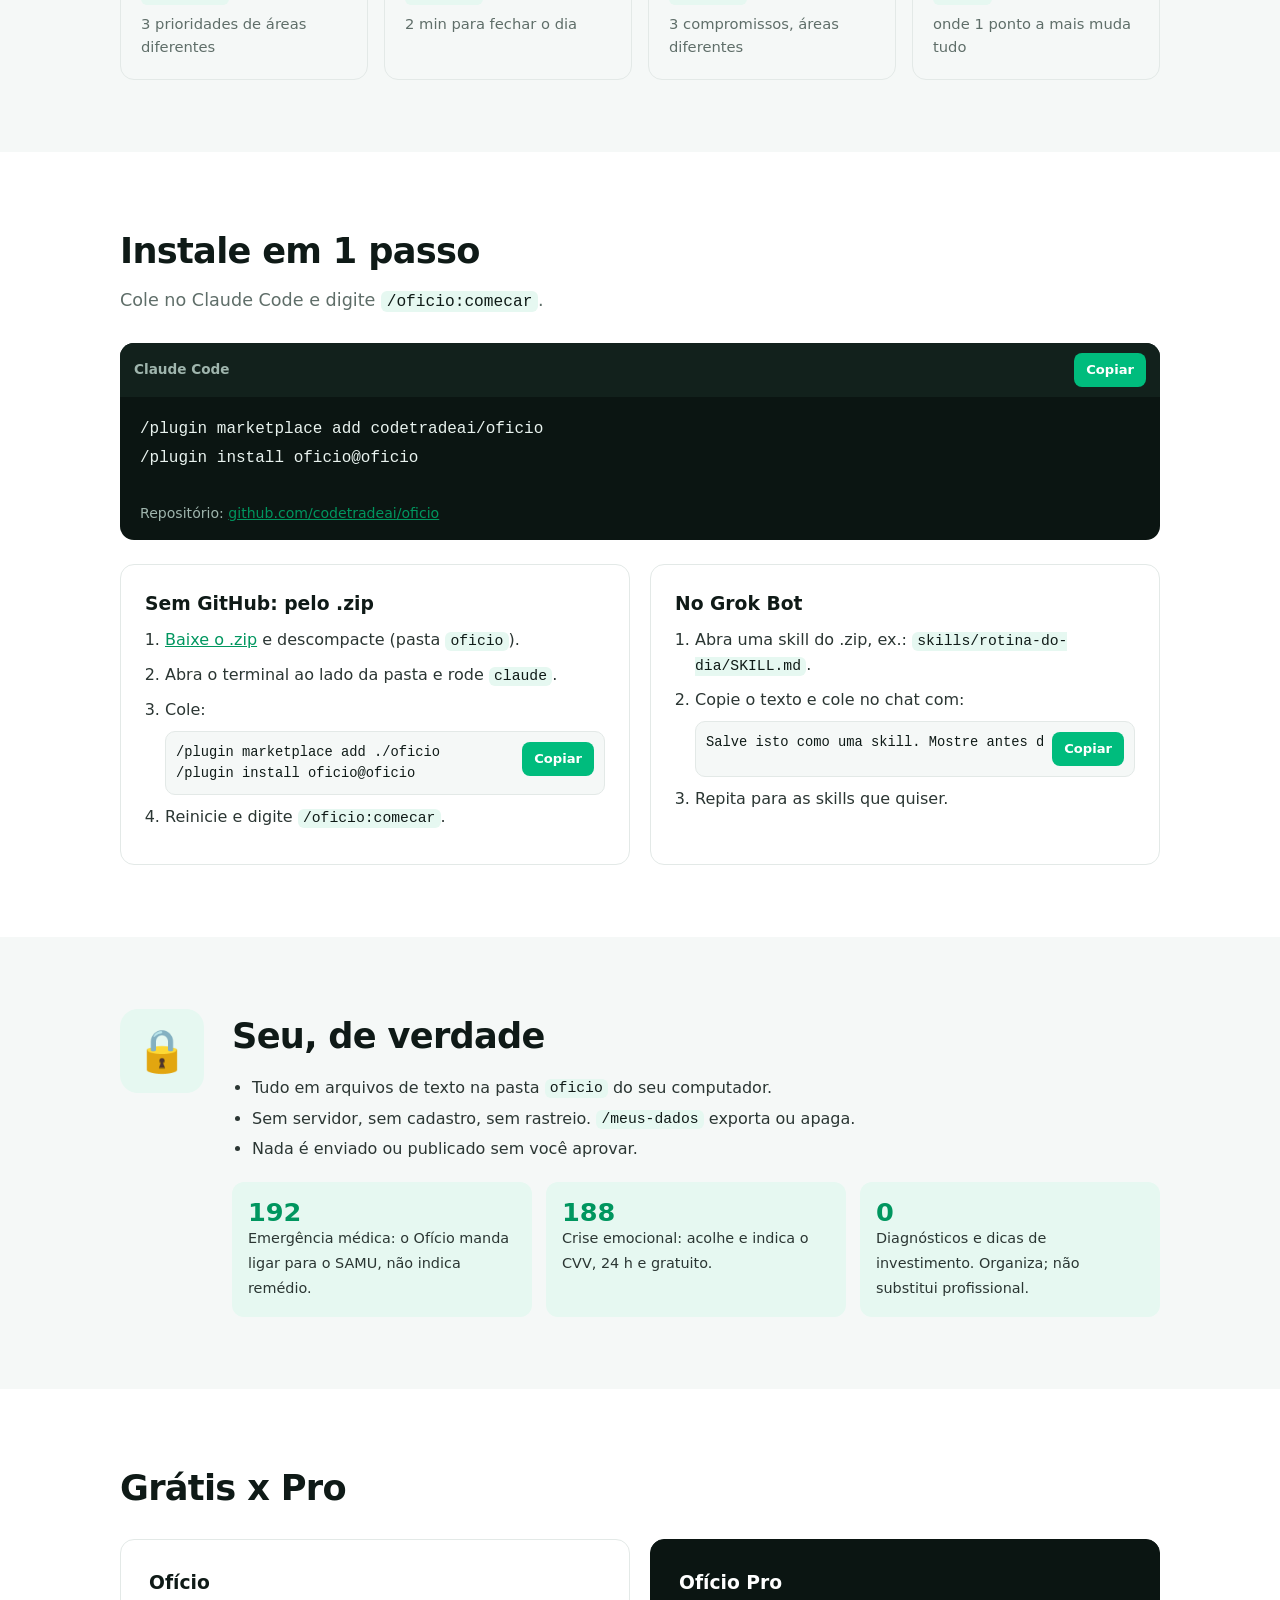
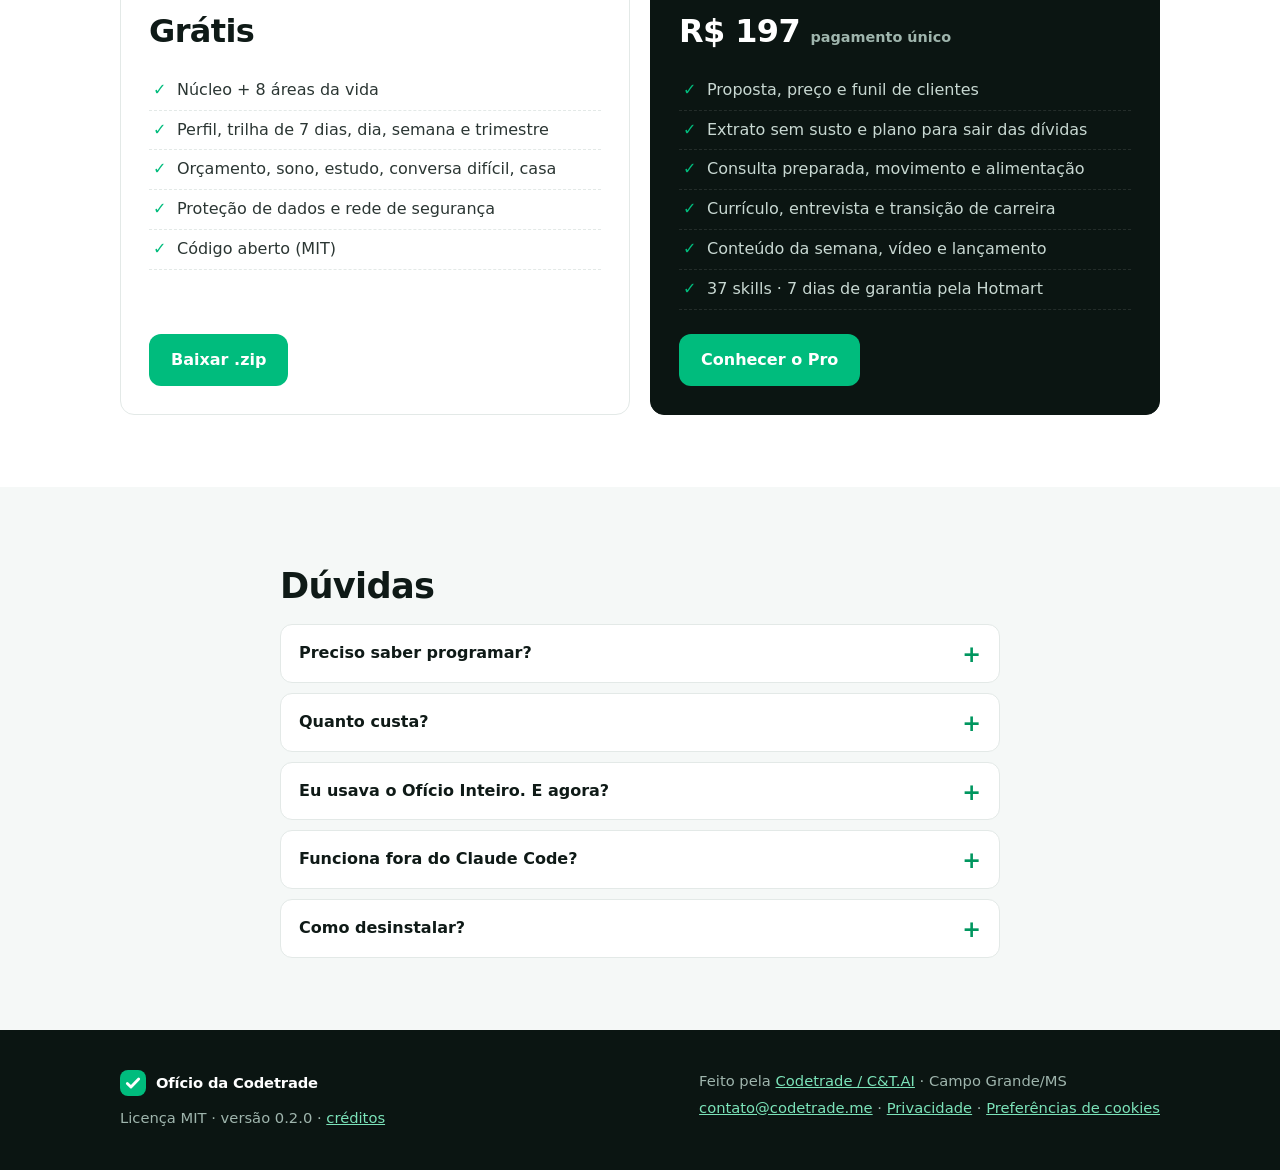
==== commit 0022f066: "Guia por e-mail (Brevo), aviso de cookies com GA4 e Pixel da Meta só após aceite, e aviso de privaci" ====
--- a/docs/index.html
+++ b/docs/index.html
@@ -7,6 +7,8 @@
 <meta name="description" content="Plugin grátis em português para Claude Code: dia, semana e trimestre olhando trabalho, dinheiro, saúde, estudo, pessoas, casa, propósito e criação. Seus dados ficam no seu computador.">
 <link rel="icon" href="assets/icone.svg" type="image/svg+xml">
 <link rel="stylesheet" href="assets/style.css">
+<!-- Medição (GA4 G-T3DHD1B451 e Pixel da Meta) só carrega depois do "Aceitar" no banner: assets/consent.js -->
+<script src="assets/consent.js" defer></script>
 </head>
 <body>
 
@@ -18,7 +20,7 @@
       <a href="#testado">Testado</a>
       <a href="#instalar">Instalar</a>
       <a href="#planos">Grátis x Pro</a>
-      <a href="pro/">Pro</a>
+      <a href="pro/" data-evento="clique_conhecer_pro">Pro</a>
       <a href="#faq">Dúvidas</a>
     </nav>
   </div>
@@ -32,10 +34,27 @@
       <h1>Trabalho, contas, saúde, família…<br><span class="destaque">tudo ao mesmo tempo?</span></h1>
       <p class="sub">O Ofício olha <strong>sua vida inteira</strong> e diz o próximo passo pequeno. Todo dia, toda semana.</p>
       <div class="acoes">
-        <a class="btn btn-pri" href="downloads/oficio.zip" download>Baixar .zip <small>75 KB</small></a>
+        <a class="btn btn-pri" href="downloads/oficio.zip" data-evento="download_zip" download>Baixar .zip <small>75 KB</small></a>
         <a class="btn btn-sec" href="#instalar">Instalar no Claude Code</a>
       </div>
       <p class="mini">Grátis · licença MIT · seus dados no seu computador · <a href="#testado">testado com e sem o plugin</a></p>
+      <!-- Captura opcional (Brevo): o download acima NÃO depende deste formulário. Com JS, envia por fetch e mostra a mensagem aqui; sem JS, POST normal. -->
+      <form class="captura" data-evento="cadastro_guia" action="https://55aa7422.sibforms.com/serve/[base64]" method="post" target="_blank" aria-labelledby="captura-titulo">
+        <p class="captura-titulo" id="captura-titulo"><b>Opcional:</b> receba o guia de primeiros passos por e-mail</p>
+        <div class="captura-linha">
+          <label class="sr" for="captura-email">Seu e-mail</label>
+          <input id="captura-email" type="email" name="EMAIL" placeholder="seu e-mail" autocomplete="email" required>
+          <button class="btn btn-guia" type="submit">Quero o guia</button>
+        </div>
+        <label class="captura-lgpd">
+          <input type="checkbox" id="captura-lgpd" required>
+          <span>Aceito receber da Codetrade 3 e-mails em 7 dias sobre o Ofício (primeiros passos, um exemplo de uso e o Ofício Pro). Posso cancelar a qualquer momento pelo link no rodapé. <a href="privacidade.html">Aviso de privacidade</a>.</span>
+        </label>
+        <input type="text" name="email_address_check" value="" class="sr" tabindex="-1" autocomplete="off" aria-hidden="true">
+        <input type="hidden" name="locale" value="pt">
+        <input type="hidden" name="html_type" value="simple">
+        <p class="captura-ok" role="status" hidden>Inscrição feita! Você vai receber o guia no seu e-mail.</p>
+      </form>
     </div>
     <div class="term" aria-label="Instalação no Claude Code">
       <div class="term-bar"><i></i><i></i><i></i><span>Claude Code</span></div>
@@ -152,7 +171,7 @@
       <article class="alt">
         <h3>Sem GitHub: pelo .zip</h3>
         <ol>
-          <li><a href="downloads/oficio.zip" download>Baixe o .zip</a> e descompacte (pasta <code>oficio</code>).</li>
+          <li><a href="downloads/oficio.zip" data-evento="download_zip" download>Baixe o .zip</a> e descompacte (pasta <code>oficio</code>).</li>
           <li>Abra o terminal ao lado da pasta e rode <code>claude</code>.</li>
           <li>Cole:
             <div class="cmd-mini">
@@ -214,7 +233,7 @@
           <li>Proteção de dados e rede de segurança</li>
           <li>Código aberto (MIT)</li>
         </ul>
-        <a class="btn btn-pri" href="downloads/oficio.zip" download>Baixar .zip</a>
+        <a class="btn btn-pri" href="downloads/oficio.zip" data-evento="download_zip" download>Baixar .zip</a>
       </article>
       <article class="plano plano-pro">
         <h3>Ofício Pro</h3>
@@ -227,7 +246,7 @@
           <li>Conteúdo da semana, vídeo e lançamento</li>
           <li>37 skills · 7 dias de garantia pela Hotmart</li>
         </ul>
-        <a class="btn btn-pri" href="pro/">Conhecer o Pro</a>
+        <a class="btn btn-pri" href="pro/" data-evento="clique_conhecer_pro">Conhecer o Pro</a>
       </article>
     </div>
   </div>
@@ -253,11 +272,12 @@
     </div>
     <div>
       <p>Feito pela <a href="https://codetrade.me">Codetrade / C&amp;T.AI</a> · Campo Grande/MS</p>
-      <p><a href="mailto:contato@codetrade.me">contato@codetrade.me</a></p>
+      <p><a href="mailto:contato@codetrade.me">contato@codetrade.me</a> · <a href="privacidade.html">Privacidade</a> · <button type="button" class="link-cookies" data-preferencias-cookies>Preferências de cookies</button></p>
     </div>
   </div>
 </footer>
 
 <script src="assets/app.js"></script>
+<script src="assets/captura.js"></script>
 </body>
 </html>
--- a/docs/assets/style.css
+++ b/docs/assets/style.css
@@ -204,3 +204,32 @@
 .cmd-mini{min-width:0}
 .cmd-mini pre,.cmd-card pre{overflow-x:auto;max-width:100%}
 .preco-nota{font-size:.9rem;font-weight:600;color:#9fb5ad;letter-spacing:0}
+
+/* captura opcional (hero) */
+.sr{position:absolute!important;width:1px;height:1px;padding:0;margin:-1px;overflow:hidden;clip:rect(0,0,0,0);white-space:nowrap;border:0}
+.captura{margin-top:22px;padding:16px;border:1px solid rgba(255,255,255,.14);border-radius:var(--raio);background:rgba(255,255,255,.04);max-width:520px}
+.captura-titulo{margin:0 0 10px;font-size:.95rem;color:#c8d8d2}
+.captura-titulo b{color:#9ff0d0}
+.captura-linha{display:flex;gap:8px}
+.captura input[type=email]{flex:1;min-width:0;font:inherit;padding:11px 14px;border-radius:10px;border:1px solid rgba(255,255,255,.25);background:#fff;color:var(--tinta)}
+.captura .btn{padding:11px 16px;font-size:.95rem;border:0;cursor:pointer;font-family:inherit}
+.captura-lgpd{display:flex;gap:8px;align-items:flex-start;margin-top:10px;font-size:.78rem;line-height:1.45;color:#9fb5ad}
+.captura-lgpd input{margin-top:3px;flex:none;accent-color:var(--verde)}
+.captura-lgpd a{color:#7be3b9}
+@media (max-width:480px){.captura-linha{flex-direction:column}.captura .btn{width:100%;justify-content:center}}
+.btn-guia{background:transparent;color:#fff;border:1.5px solid rgba(0,188,125,.7)!important}
+.btn-guia:hover{background:rgba(0,188,125,.15)}
+
+/* consentimento (LGPD) */
+.consentimento{position:fixed;left:16px;right:16px;bottom:16px;z-index:50;max-width:760px;margin:0 auto;background:var(--escuro);color:#c8d8d2;border:1px solid rgba(0,188,125,.45);border-radius:var(--raio);padding:16px 18px;display:flex;gap:16px;align-items:center;box-shadow:0 18px 40px rgba(0,0,0,.35)}
+.consentimento p{margin:0;font-size:.9rem;line-height:1.45}
+.consentimento b{color:#fff}
+.consentimento a{color:#7be3b9}
+.consentimento-botoes{display:flex;gap:8px;flex:none}
+.consentimento .btn{padding:10px 16px;font-size:.92rem;border:0;cursor:pointer;font-family:inherit}
+.consentimento-recusar{background:transparent;color:#fff;border:1.5px solid rgba(255,255,255,.4)!important}
+.link-cookies{background:none;border:0;padding:0;font:inherit;color:var(--verde-esc);text-decoration:underline;cursor:pointer}
+.rodape .link-cookies{color:#7be3b9}
+@media (max-width:600px){.consentimento{flex-direction:column;align-items:stretch}.consentimento-botoes .btn{flex:1;justify-content:center}}
+.captura-ok{margin:0;padding:10px 12px;border-radius:10px;background:rgba(0,188,125,.15);color:#9ff0d0;font-weight:700}
+.captura [hidden]{display:none!important}
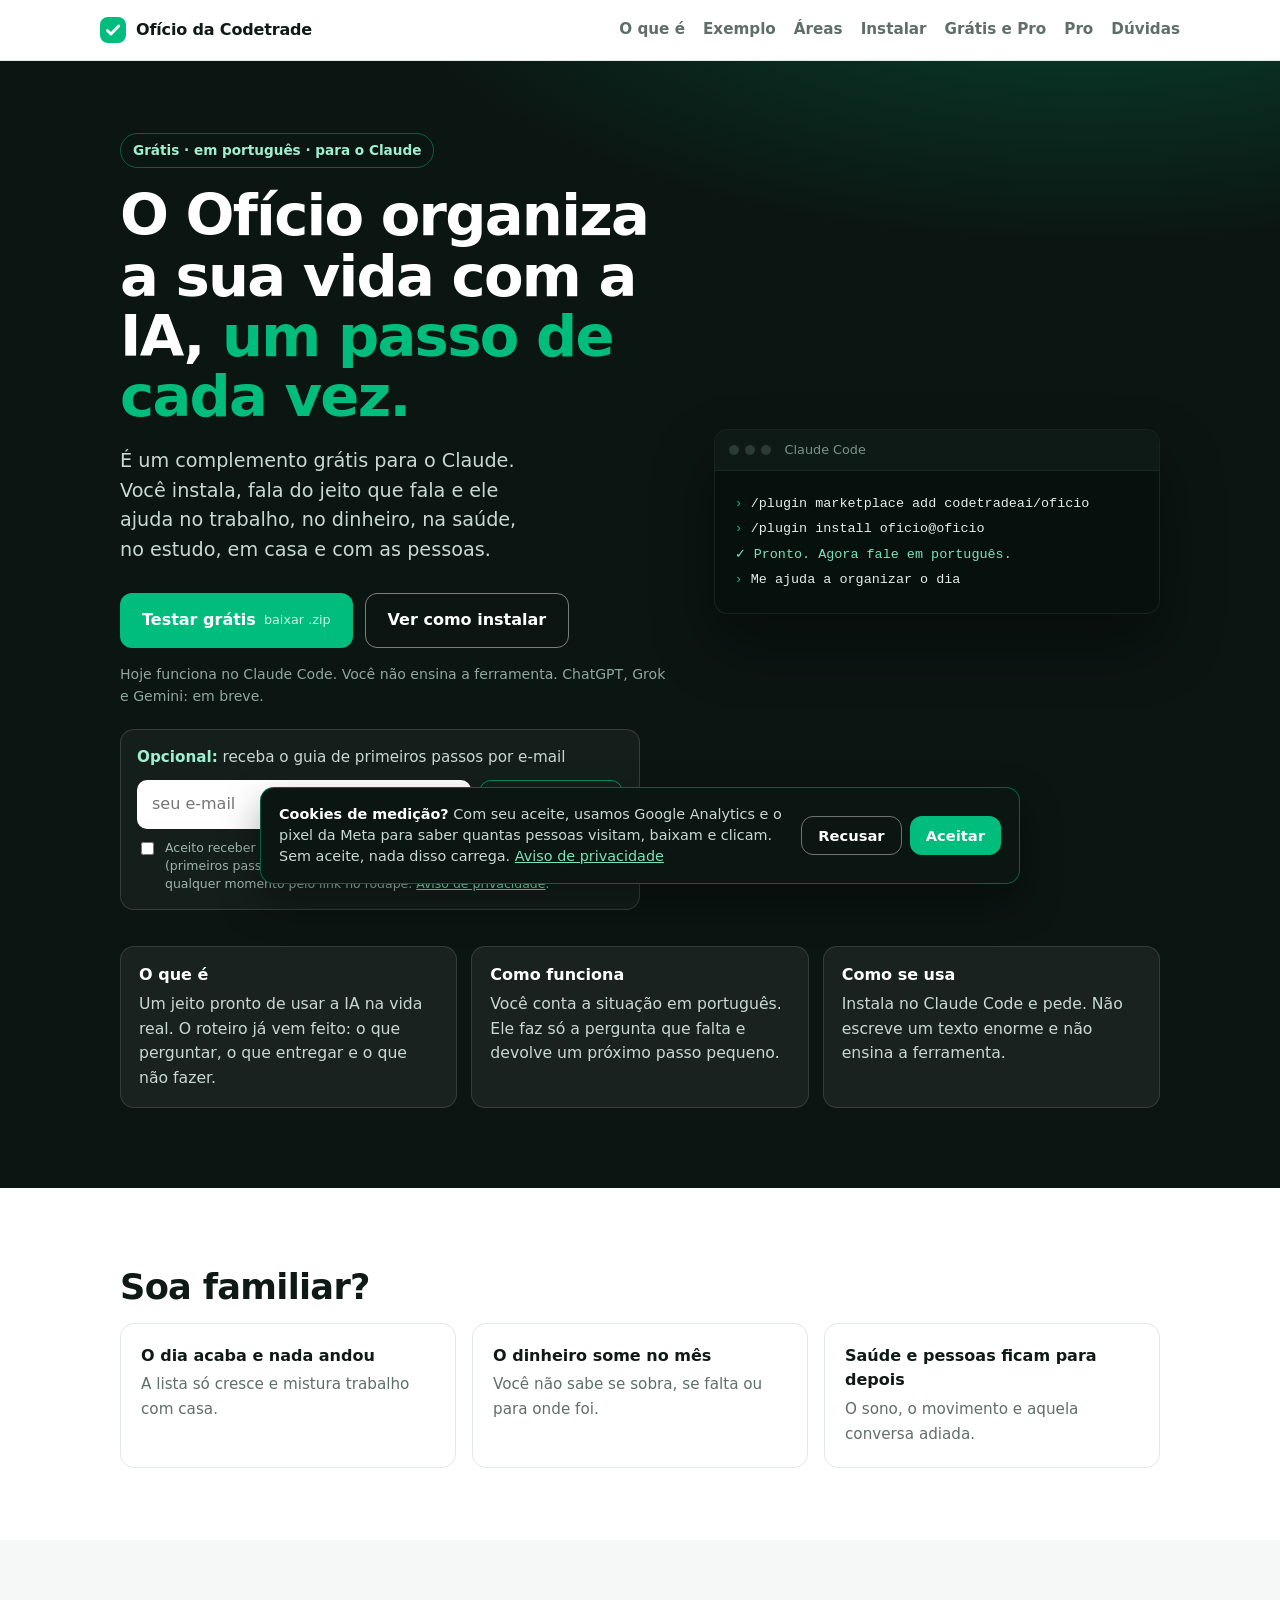
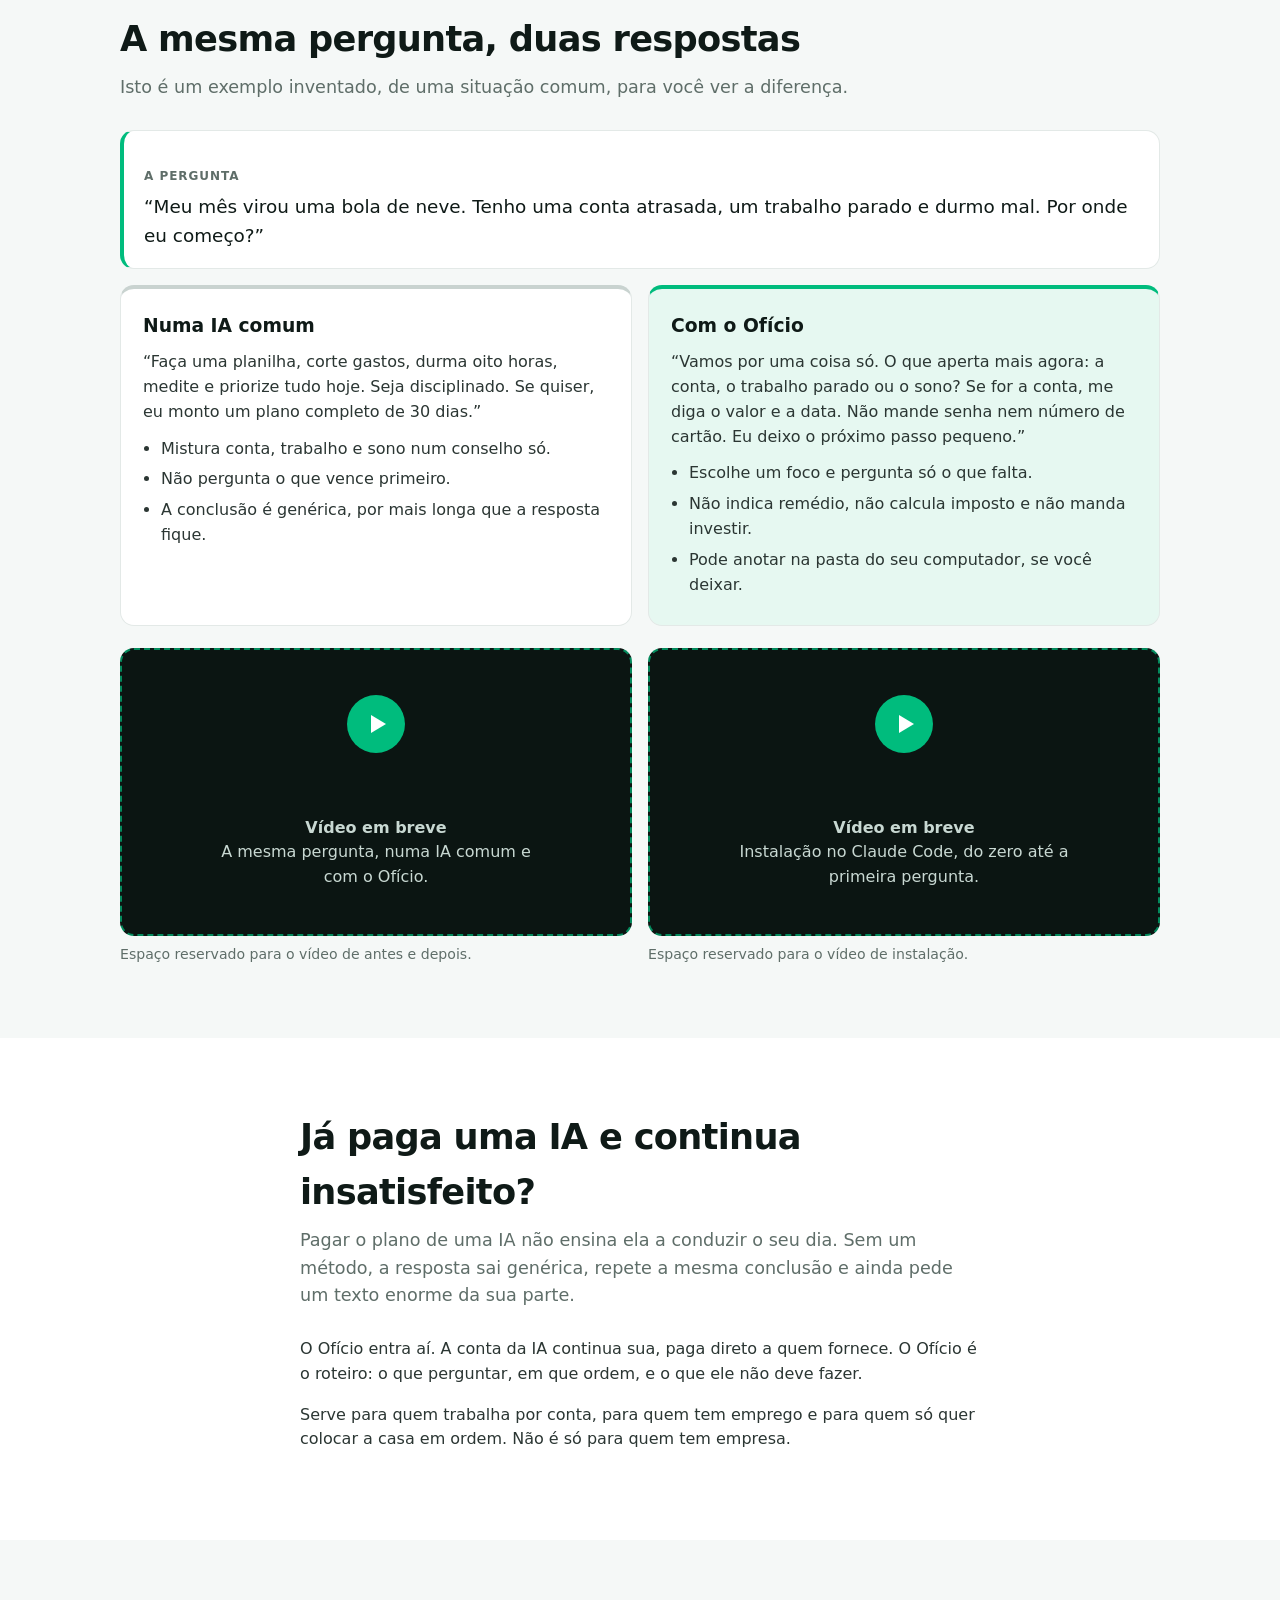
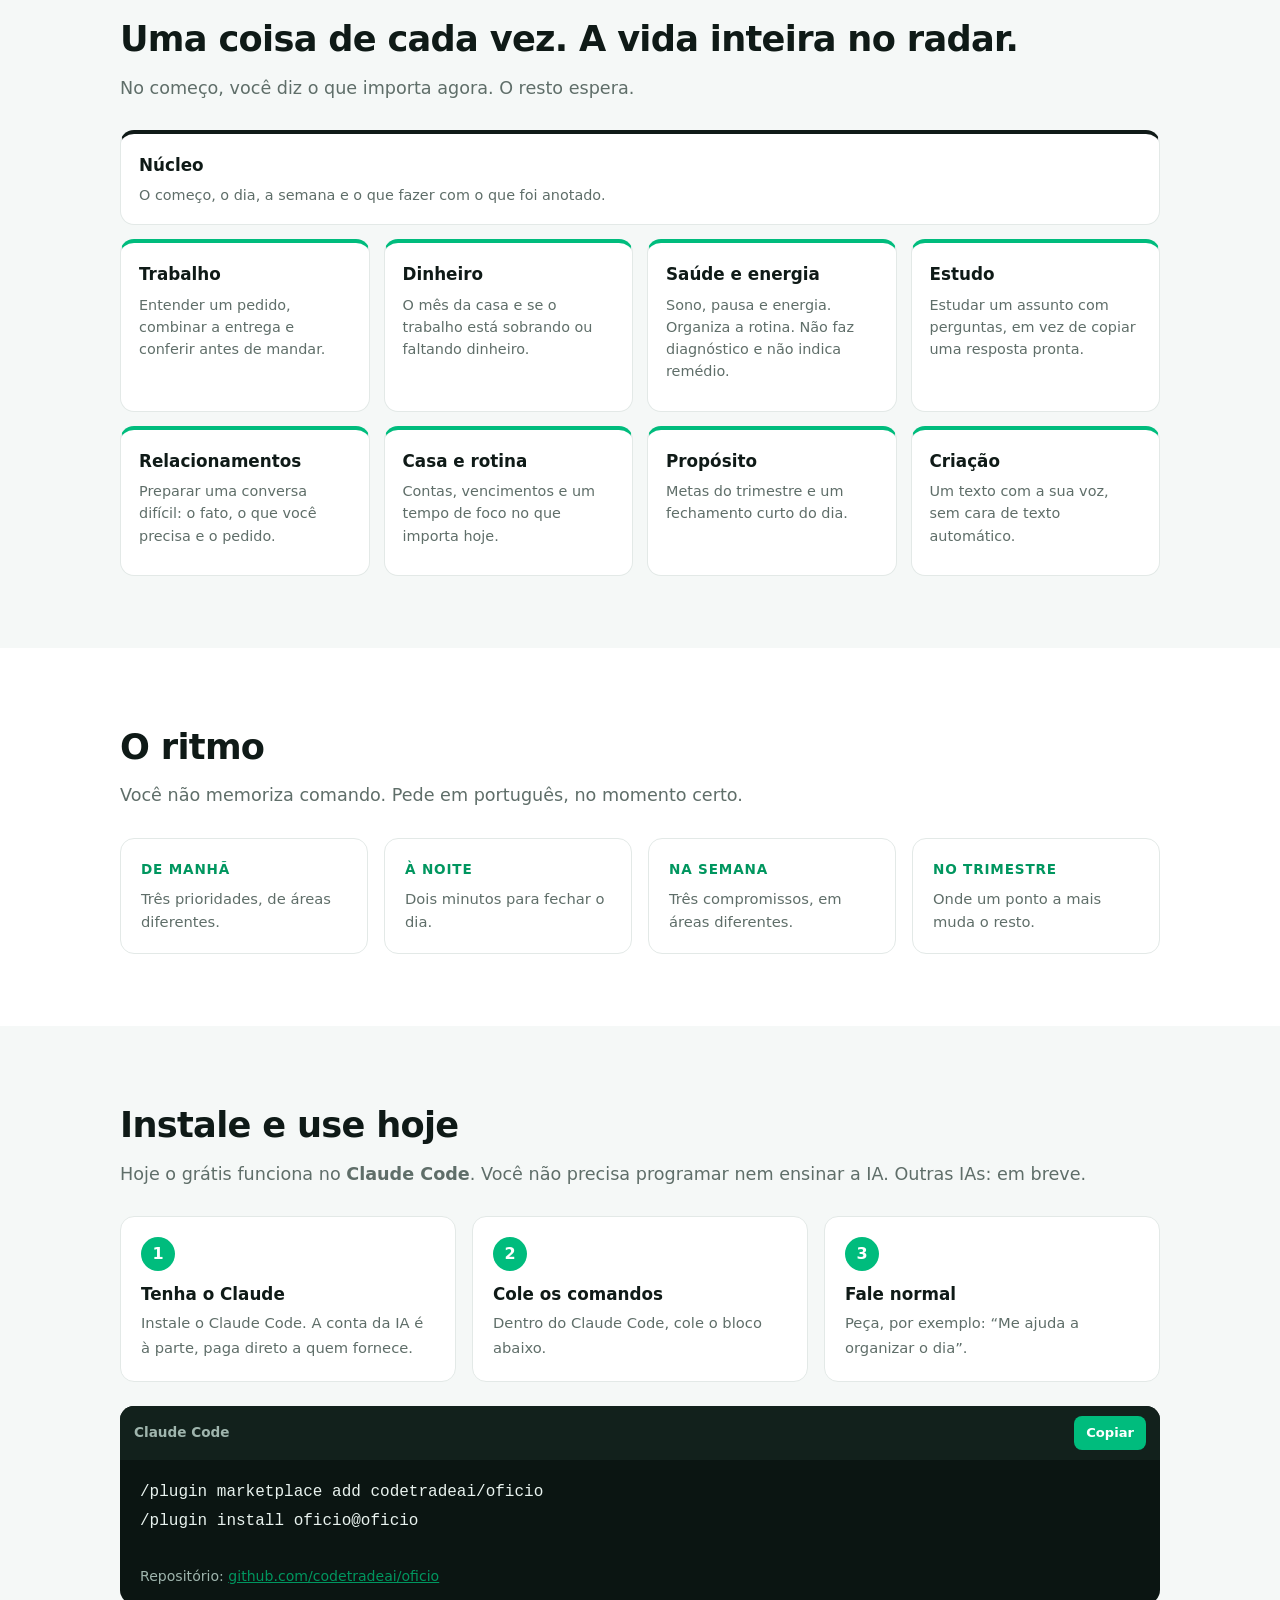
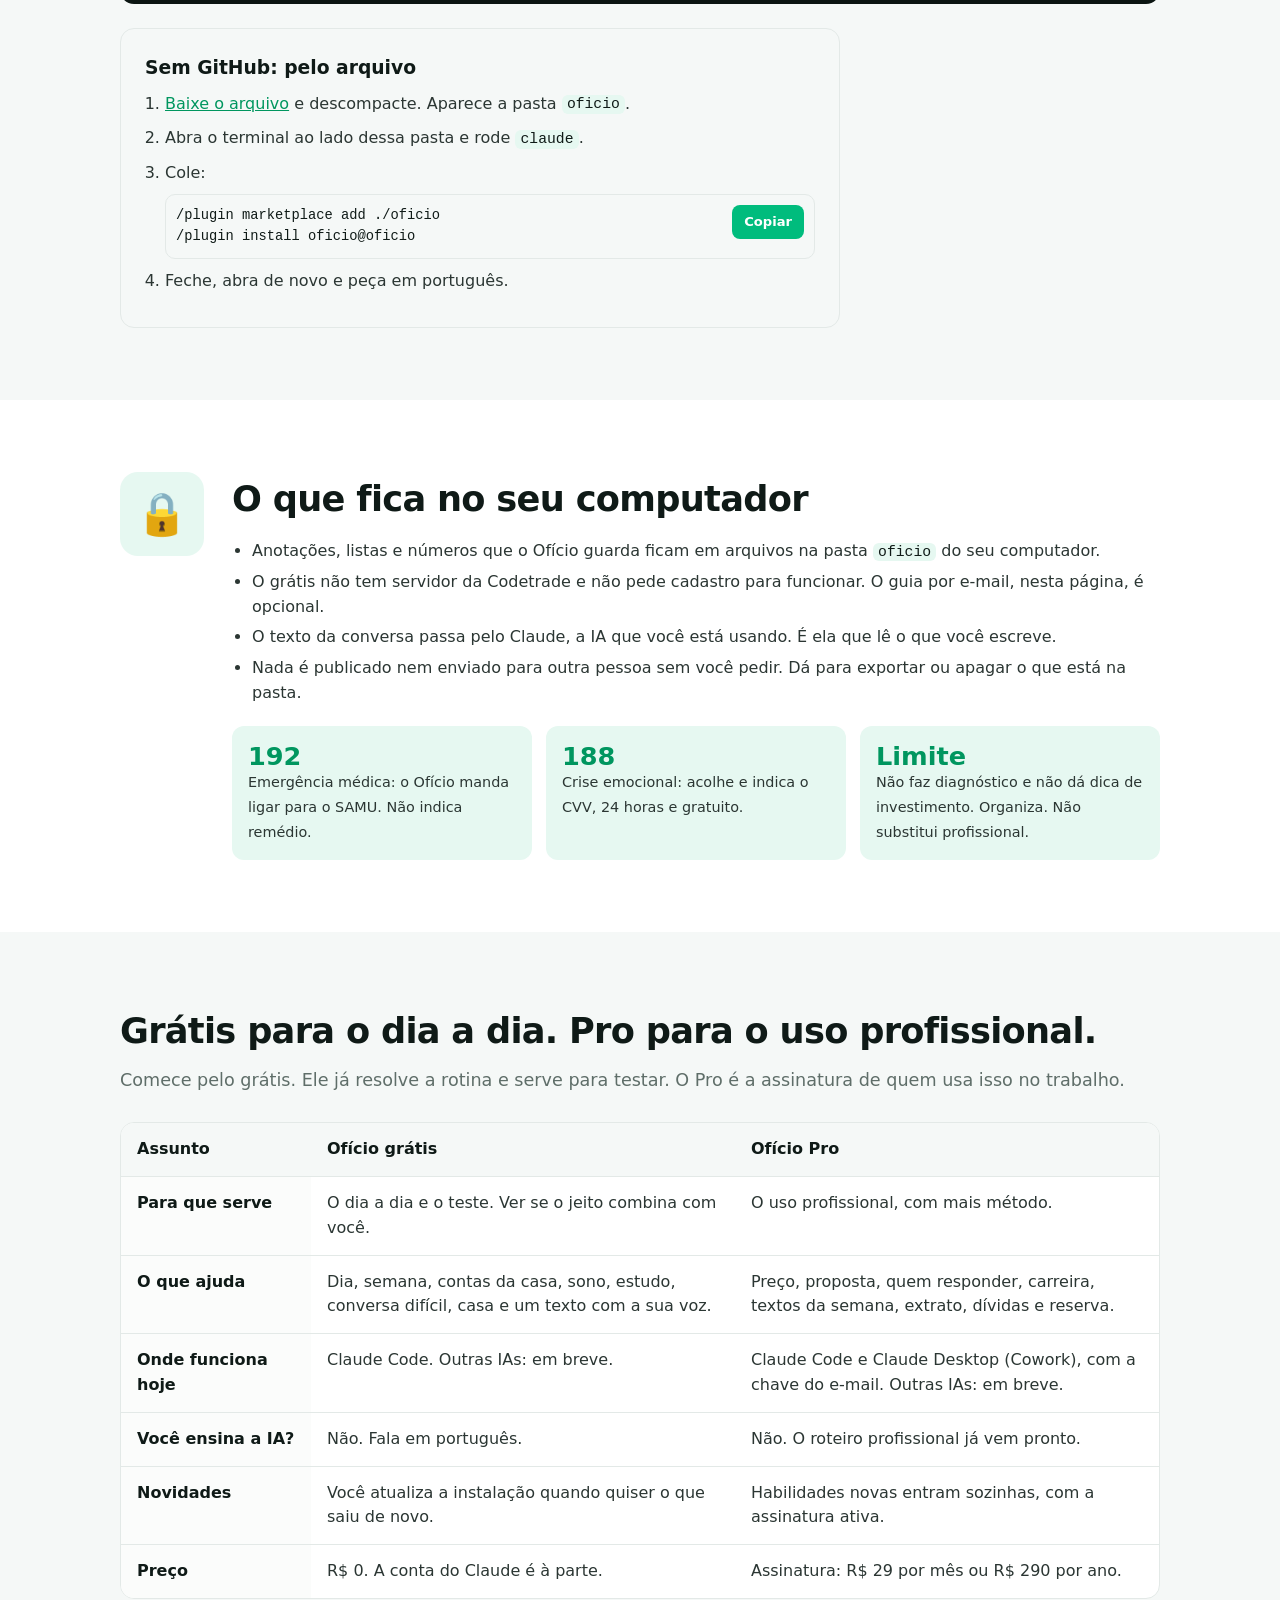
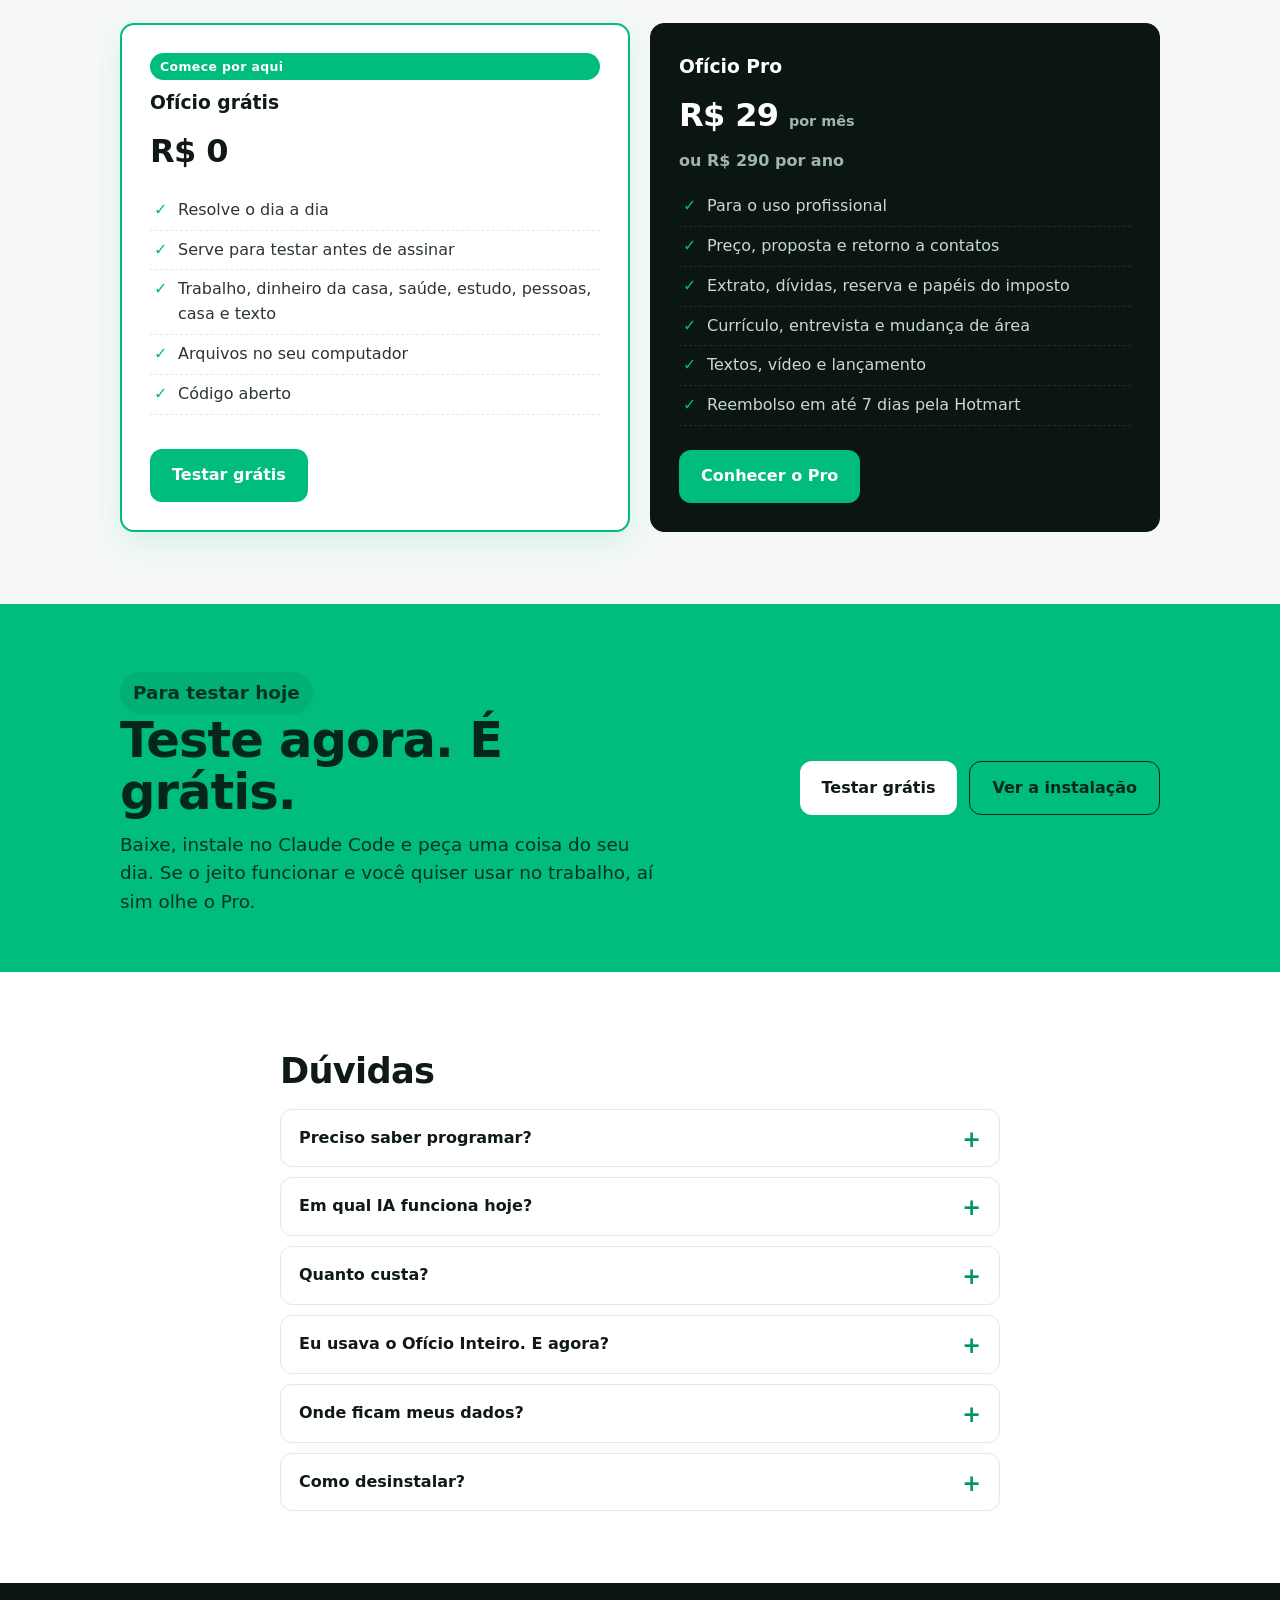
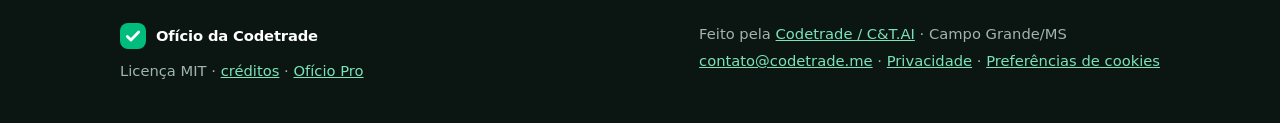
==== commit 3c9ae850: "Esclarece as páginas do Ofício grátis e do Pro para quem não é da área. Tira contagens, gráficos e o" ====
--- a/docs/index.html
+++ b/docs/index.html
@@ -3,8 +3,8 @@
 <head>
 <meta charset="utf-8">
 <meta name="viewport" content="width=device-width, initial-scale=1">
-<title>Ofício da Codetrade · sua vida inteira organizada com IA (grátis)</title>
-<meta name="description" content="Plugin grátis em português para Claude Code: dia, semana e trimestre olhando trabalho, dinheiro, saúde, estudo, pessoas, casa, propósito e criação. Seus dados ficam no seu computador.">
+<title>Ofício da Codetrade · organize a vida com IA, grátis</title>
+<meta name="description" content="O Ofício é um complemento grátis para o Claude. Você fala em português e recebe o próximo passo no trabalho, no dinheiro, na saúde, no estudo, em casa e com as pessoas. Não precisa ensinar a ferramenta.">
 <link rel="icon" href="assets/icone.svg" type="image/svg+xml">
 <link rel="stylesheet" href="assets/style.css">
 <!-- Medição (GA4 G-T3DHD1B451 e Pixel da Meta) só carrega depois do "Aceitar" no banner: assets/consent.js -->
@@ -12,67 +12,67 @@
 </head>
 <body>
 
+<a class="pular" href="#conteudo">Pular para o conteúdo</a>
+
 <header class="topo">
   <div class="wrap topo-in">
     <a class="marca" href="#"><span class="marca-ico" aria-hidden="true"></span>Ofício da Codetrade</a>
     <nav class="menu" aria-label="Seções">
+      <a href="#como">O que é</a>
+      <a href="#antes-depois">Exemplo</a>
       <a href="#areas">Áreas</a>
-      <a href="#testado">Testado</a>
       <a href="#instalar">Instalar</a>
-      <a href="#planos">Grátis x Pro</a>
+      <a href="#planos">Grátis e Pro</a>
       <a href="pro/" data-evento="clique_conhecer_pro">Pro</a>
       <a href="#faq">Dúvidas</a>
     </nav>
   </div>
 </header>
 
-<main>
+<main id="conteudo">
 <section class="hero">
-  <div class="wrap hero-in">
-    <div>
-      <p class="selo">Vida 360 · plugin grátis em português</p>
-      <h1>Trabalho, contas, saúde, família…<br><span class="destaque">tudo ao mesmo tempo?</span></h1>
-      <p class="sub">O Ofício olha <strong>sua vida inteira</strong> e diz o próximo passo pequeno. Todo dia, toda semana.</p>
-      <div class="acoes">
-        <a class="btn btn-pri" href="downloads/oficio.zip" data-evento="download_zip" download>Baixar .zip <small>75 KB</small></a>
-        <a class="btn btn-sec" href="#instalar">Instalar no Claude Code</a>
-      </div>
-      <p class="mini">Grátis · licença MIT · seus dados no seu computador · <a href="#testado">testado com e sem o plugin</a></p>
-      <!-- Captura opcional (Brevo): o download acima NÃO depende deste formulário. Com JS, envia por fetch e mostra a mensagem aqui; sem JS, POST normal. -->
-      <form class="captura" data-evento="cadastro_guia" action="https://55aa7422.sibforms.com/serve/[base64]" method="post" target="_blank" aria-labelledby="captura-titulo">
-        <p class="captura-titulo" id="captura-titulo"><b>Opcional:</b> receba o guia de primeiros passos por e-mail</p>
-        <div class="captura-linha">
-          <label class="sr" for="captura-email">Seu e-mail</label>
-          <input id="captura-email" type="email" name="EMAIL" placeholder="seu e-mail" autocomplete="email" required>
-          <button class="btn btn-guia" type="submit">Quero o guia</button>
+  <div class="wrap">
+    <div class="hero-in">
+      <div>
+        <p class="selo">Grátis · em português · para o Claude</p>
+        <h1>O Ofício organiza a sua vida com a IA, <span class="destaque">um passo de cada vez.</span></h1>
+        <p class="sub">É um complemento grátis para o Claude. Você instala, fala do jeito que fala e ele ajuda no trabalho, no dinheiro, na saúde, no estudo, em casa e com as pessoas.</p>
+        <div class="acoes">
+          <a class="btn btn-pri" href="downloads/oficio.zip" data-evento="download_zip" download>Testar grátis <small>baixar .zip</small></a>
+          <a class="btn btn-sec" href="#instalar">Ver como instalar</a>
         </div>
-        <label class="captura-lgpd">
-          <input type="checkbox" id="captura-lgpd" required>
-          <span>Aceito receber da Codetrade 3 e-mails em 7 dias sobre o Ofício (primeiros passos, um exemplo de uso e o Ofício Pro). Posso cancelar a qualquer momento pelo link no rodapé. <a href="privacidade.html">Aviso de privacidade</a>.</span>
-        </label>
-        <input type="text" name="email_address_check" value="" class="sr" tabindex="-1" autocomplete="off" aria-hidden="true">
-        <input type="hidden" name="locale" value="pt">
-        <input type="hidden" name="html_type" value="simple">
-        <p class="captura-ok" role="status" hidden>Inscrição feita! Você vai receber o guia no seu e-mail.</p>
-      </form>
-    </div>
-    <div class="term" aria-label="Instalação no Claude Code">
-      <div class="term-bar"><i></i><i></i><i></i><span>Claude Code</span></div>
-      <pre><code><span class="c">› </span>/plugin marketplace add codetradeai/oficio
+        <p class="mini">Hoje funciona no Claude Code. Você não ensina a ferramenta. ChatGPT, Grok e Gemini: em breve.</p>
+        <!-- Captura opcional (Brevo): o download acima NÃO depende deste formulário. Com JS, envia por fetch e mostra a mensagem aqui; sem JS, POST normal. -->
+        <form class="captura" data-evento="cadastro_guia" action="https://55aa7422.sibforms.com/serve/[base64]" method="post" target="_blank" aria-labelledby="captura-titulo">
+          <p class="captura-titulo" id="captura-titulo"><b>Opcional:</b> receba o guia de primeiros passos por e-mail</p>
+          <div class="captura-linha">
+            <label class="sr" for="captura-email">Seu e-mail</label>
+            <input id="captura-email" type="email" name="EMAIL" placeholder="seu e-mail" autocomplete="email" required>
+            <button class="btn btn-guia" type="submit">Quero o guia</button>
+          </div>
+          <label class="captura-lgpd">
+            <input type="checkbox" id="captura-lgpd" required>
+            <span>Aceito receber da Codetrade 3 e-mails em 7 dias sobre o Ofício (primeiros passos, um exemplo de uso e o Ofício Pro). Posso cancelar a qualquer momento pelo link no rodapé. <a href="privacidade.html">Aviso de privacidade</a>.</span>
+          </label>
+          <input type="text" name="email_address_check" value="" class="sr" tabindex="-1" autocomplete="off" aria-hidden="true">
+          <input type="hidden" name="locale" value="pt">
+          <input type="hidden" name="html_type" value="simple">
+          <p class="captura-ok" role="status" hidden>Inscrição feita! Você vai receber o guia no seu e-mail.</p>
+        </form>
+      </div>
+      <div class="term" aria-label="Exemplo de instalação no Claude Code">
+        <div class="term-bar"><i></i><i></i><i></i><span>Claude Code</span></div>
+        <pre><code><span class="c">› </span>/plugin marketplace add codetradeai/oficio
 <span class="c">› </span>/plugin install oficio@oficio
-<span class="ok">✓ 26 skills · 7 agentes · 17 comandos · 4 hooks</span>
-<span class="c">› </span>/oficio:comecar</code></pre>
-    </div>
-  </div>
-</section>
-
-<section class="numeros" aria-label="O que vem no plugin grátis">
-  <div class="wrap num-grid">
-    <div><b>8</b><span>áreas da vida</span></div>
-    <div><b>26</b><span>skills</span></div>
-    <div><b>7</b><span>agentes</span></div>
-    <div><b>17</b><span>comandos</span></div>
-    <div><b>4</b><span>hooks de proteção</span></div>
+<span class="ok">✓ Pronto. Agora fale em português.</span>
+<span class="c">› </span>Me ajuda a organizar o dia</code></pre>
+      </div>
+    </div>
+    <ol class="hero-passos" id="como">
+      <li><b>O que é</b><span>Um jeito pronto de usar a IA na vida real. O roteiro já vem feito: o que perguntar, o que entregar e o que não fazer.</span></li>
+      <li><b>Como funciona</b><span>Você conta a situação em português. Ele faz só a pergunta que falta e devolve um próximo passo pequeno.</span></li>
+      <li><b>Como se usa</b><span>Instala no Claude Code e pede. Não escreve um texto enorme e não ensina a ferramenta.</span></li>
+    </ol>
   </div>
 </section>
 
@@ -81,83 +81,112 @@
     <h2>Soa familiar?</h2>
     <div class="dor">
       <div><b>O dia acaba e nada andou</b><span>A lista só cresce e mistura trabalho com casa.</span></div>
-      <div><b>Dinheiro some no mês</b><span>Você não sabe se sobra, falta ou para onde foi.</span></div>
-      <div><b>Saúde e pessoas ficam para depois</b><span>Sono, exercício e aquela conversa adiada.</span></div>
-    </div>
+      <div><b>O dinheiro some no mês</b><span>Você não sabe se sobra, se falta ou para onde foi.</span></div>
+      <div><b>Saúde e pessoas ficam para depois</b><span>O sono, o movimento e aquela conversa adiada.</span></div>
+    </div>
+  </div>
+</section>
+
+<section id="antes-depois" class="bloco bloco-cinza">
+  <span id="testado"></span>
+  <div class="wrap">
+    <h2>A mesma pergunta, duas respostas</h2>
+    <p class="lead">Isto é um exemplo inventado, de uma situação comum, para você ver a diferença.</p>
+    <blockquote class="pergunta">
+      <p class="rotulo">A pergunta</p>
+      <p>“Meu mês virou uma bola de neve. Tenho uma conta atrasada, um trabalho parado e durmo mal. Por onde eu começo?”</p>
+    </blockquote>
+    <div class="antes">
+      <article class="antes-col sem">
+        <h3>Numa IA comum</h3>
+        <p>“Faça uma planilha, corte gastos, durma oito horas, medite e priorize tudo hoje. Seja disciplinado. Se quiser, eu monto um plano completo de 30 dias.”</p>
+        <ul>
+          <li>Mistura conta, trabalho e sono num conselho só.</li>
+          <li>Não pergunta o que vence primeiro.</li>
+          <li>A conclusão é genérica, por mais longa que a resposta fique.</li>
+        </ul>
+      </article>
+      <article class="antes-col com">
+        <h3>Com o Ofício</h3>
+        <p>“Vamos por uma coisa só. O que aperta mais agora: a conta, o trabalho parado ou o sono? Se for a conta, me diga o valor e a data. Não mande senha nem número de cartão. Eu deixo o próximo passo pequeno.”</p>
+        <ul>
+          <li>Escolhe um foco e pergunta só o que falta.</li>
+          <li>Não indica remédio, não calcula imposto e não manda investir.</li>
+          <li>Pode anotar na pasta do seu computador, se você deixar.</li>
+        </ul>
+      </article>
+    </div>
+    <div class="videos">
+      <figure class="video-espaco">
+        <div class="video-tela">
+          <span class="video-play" aria-hidden="true"></span>
+          <p><b>Vídeo em breve</b><br>A mesma pergunta, numa IA comum e com o Ofício.</p>
+        </div>
+        <figcaption>Espaço reservado para o vídeo de antes e depois.</figcaption>
+      </figure>
+      <figure class="video-espaco">
+        <div class="video-tela">
+          <span class="video-play" aria-hidden="true"></span>
+          <p><b>Vídeo em breve</b><br>Instalação no Claude Code, do zero até a primeira pergunta.</p>
+        </div>
+        <figcaption>Espaço reservado para o vídeo de instalação.</figcaption>
+      </figure>
+    </div>
+  </div>
+</section>
+
+<section class="bloco">
+  <div class="wrap estreito">
+    <h2>Já paga uma IA e continua insatisfeito?</h2>
+    <p class="lead">Pagar o plano de uma IA não ensina ela a conduzir o seu dia. Sem um método, a resposta sai genérica, repete a mesma conclusão e ainda pede um texto enorme da sua parte.</p>
+    <p>O Ofício entra aí. A conta da IA continua sua, paga direto a quem fornece. O Ofício é o roteiro: o que perguntar, em que ordem, e o que ele não deve fazer.</p>
+    <p>Serve para quem trabalha por conta, para quem tem emprego e para quem só quer colocar a casa em ordem. Não é só para quem tem empresa.</p>
   </div>
 </section>
 
 <section id="areas" class="bloco bloco-cinza">
   <div class="wrap">
-    <h2>Uma área por vez. A vida inteira no radar.</h2>
-    <p class="lead">No <code>/comecar</code> você escolhe o que importa agora. O resto espera.</p>
+    <h2>Uma coisa de cada vez. A vida inteira no radar.</h2>
+    <p class="lead">No começo, você diz o que importa agora. O resto espera.</p>
     <div class="areas">
       <article class="area area-nucleo">
-        <h3>🧭 Núcleo</h3>
-        <ul class="chips chips-cmd"><li>/comecar</li><li>/meu-dia</li><li>/semana</li><li>/roda</li><li>/meus-dados</li></ul>
-        <ul class="chips"><li>perfil-de-vida</li><li>trilha-7-dias</li><li>roda-da-vida</li><li>coach-360</li></ul>
-      </article>
-      <article class="area"><h3>💼 Trabalho</h3><p>Do primeiro contato à entrega.</p>
-        <ul class="chips chips-cmd"><li>/diagnostico</li><li>/qa</li><li>/entrega</li></ul></article>
-      <article class="area"><h3>💰 Dinheiro</h3><p>Orçamento da casa e caixa do negócio.</p>
-        <ul class="chips chips-cmd"><li>/orcamento</li><li>/caixa</li></ul></article>
-      <article class="area"><h3>🌿 Saúde e energia</h3><p>Sono, pausa e para onde vai sua energia.</p>
-        <ul class="chips chips-cmd"><li>/energia</li></ul><ul class="chips"><li>sono-e-descanso</li></ul></article>
-      <article class="area"><h3>📚 Estudo</h3><p>Tutor que ensina perguntando.</p>
-        <ul class="chips chips-cmd"><li>/estudar</li></ul><ul class="chips"><li>fluencia-em-ia</li></ul></article>
-      <article class="area"><h3>🤝 Relacionamentos</h3><p>Prepare a conversa que você adia.</p>
-        <ul class="chips chips-cmd"><li>/conversa</li></ul></article>
-      <article class="area"><h3>🏠 Casa e rotina</h3><p>Contas, vencimentos e foco.</p>
-        <ul class="chips"><li>casa-em-ordem</li><li>foco-profundo</li></ul></article>
-      <article class="area"><h3>🎯 Propósito</h3><p>Metas de 90 dias e decisões com data.</p>
-        <ul class="chips chips-cmd"><li>/diario</li></ul><ul class="chips"><li>metas-pessoais</li></ul></article>
-      <article class="area"><h3>✍️ Criação</h3><p>Posts com a sua voz, sem cara de IA.</p>
-        <ul class="chips chips-cmd"><li>/post</li></ul><ul class="chips"><li>tom-de-voz</li><li>editor</li></ul></article>
-    </div>
-  </div>
-</section>
-
-<section id="testado" class="bloco">
-  <div class="wrap">
-    <h2>Testado: com e sem o plugin</h2>
-    <p class="lead">Mesmo pedido, duas respostas: o Claude Code com o Ofício e sem ele. Nota = % dos critérios atendidos.</p>
-    <div class="t-legenda"><span><i class="t-dot t-dot-com"></i>com o Ofício</span><span><i class="t-dot t-dot-sem"></i>sem o plugin</span></div>
-    <div class="teste">
-      <div class="t-linha"><span class="t-area">🧭 Núcleo</span><div class="t-barras"><div class="t-bar t-com" style="--v:97%"><span>97</span></div><div class="t-bar t-sem" style="--v:37%"><span>37</span></div></div></div>
-      <div class="t-linha"><span class="t-area">💼 Trabalho</span><div class="t-barras"><div class="t-bar t-com" style="--v:94%"><span>94</span></div><div class="t-bar t-sem" style="--v:69%"><span>69</span></div></div></div>
-      <div class="t-linha"><span class="t-area">💰 Dinheiro</span><div class="t-barras"><div class="t-bar t-com" style="--v:100%"><span>100</span></div><div class="t-bar t-sem" style="--v:73%"><span>73</span></div></div></div>
-      <div class="t-linha"><span class="t-area">🌿 Saúde e energia</span><div class="t-barras"><div class="t-bar t-com" style="--v:92%"><span>92</span></div><div class="t-bar t-sem" style="--v:58%"><span>58</span></div></div></div>
-      <div class="t-linha"><span class="t-area">📚 Estudo</span><div class="t-barras"><div class="t-bar t-com" style="--v:67%"><span>67</span></div><div class="t-bar t-sem" style="--v:11%"><span>11</span></div></div></div>
-      <div class="t-linha"><span class="t-area">🤝 Relacionamentos</span><div class="t-barras"><div class="t-bar t-com" style="--v:100%"><span>100</span></div><div class="t-bar t-sem" style="--v:50%"><span>50</span></div></div></div>
-      <div class="t-linha"><span class="t-area">🏠 Casa e rotina</span><div class="t-barras"><div class="t-bar t-com" style="--v:100%"><span>100</span></div><div class="t-bar t-sem" style="--v:67%"><span>67</span></div></div></div>
-      <div class="t-linha"><span class="t-area">🎯 Propósito</span><div class="t-barras"><div class="t-bar t-com" style="--v:88%"><span>88</span></div><div class="t-bar t-sem" style="--v:58%"><span>58</span></div></div></div>
-      <div class="t-linha"><span class="t-area">✍️ Criação</span><div class="t-barras"><div class="t-bar t-com" style="--v:75%"><span>75</span></div><div class="t-bar t-sem" style="--v:63%"><span>63</span></div></div></div>
-    </div>
-    <div class="t-resumo">
-      <div><b>9 de 9</b><span>áreas melhores com o plugin</span></div>
-      <div><b>90 × 54</b><span>nota média, com × sem</span></div>
-      <div><b>29</b><span>situações testadas, incluindo crise, emergência e investimento</span></div>
-    </div>
-    <p class="t-nota">Teste automático no Claude Code (<code>claude plugin eval</code>), 1 execução por situação, nota dada por um juiz de IA, novembro de 2026. É um retrato, não garantia de resultado. Os casos estão na pasta <code>evals/</code> do repositório: rode você também.</p>
-  </div>
-</section>
-
-<section class="bloco bloco-cinza">
+        <h3>Núcleo</h3>
+        <p>O começo, o dia, a semana e o que fazer com o que foi anotado.</p>
+      </article>
+      <article class="area"><h3>Trabalho</h3><p>Entender um pedido, combinar a entrega e conferir antes de mandar.</p></article>
+      <article class="area"><h3>Dinheiro</h3><p>O mês da casa e se o trabalho está sobrando ou faltando dinheiro.</p></article>
+      <article class="area"><h3>Saúde e energia</h3><p>Sono, pausa e energia. Organiza a rotina. Não faz diagnóstico e não indica remédio.</p></article>
+      <article class="area"><h3>Estudo</h3><p>Estudar um assunto com perguntas, em vez de copiar uma resposta pronta.</p></article>
+      <article class="area"><h3>Relacionamentos</h3><p>Preparar uma conversa difícil: o fato, o que você precisa e o pedido.</p></article>
+      <article class="area"><h3>Casa e rotina</h3><p>Contas, vencimentos e um tempo de foco no que importa hoje.</p></article>
+      <article class="area"><h3>Propósito</h3><p>Metas do trimestre e um fechamento curto do dia.</p></article>
+      <article class="area"><h3>Criação</h3><p>Um texto com a sua voz, sem cara de texto automático.</p></article>
+    </div>
+  </div>
+</section>
+
+<section class="bloco">
   <div class="wrap">
     <h2>O ritmo</h2>
+    <p class="lead">Você não memoriza comando. Pede em português, no momento certo.</p>
     <ol class="semana">
-      <li><b>De manhã</b><code>/meu-dia</code><span>3 prioridades de áreas diferentes</span></li>
-      <li><b>À noite</b><code>/diario</code><span>2 min para fechar o dia</span></li>
-      <li><b>Na semana</b><code>/semana</code><span>3 compromissos, áreas diferentes</span></li>
-      <li><b>No trimestre</b><code>/roda</code><span>onde 1 ponto a mais muda tudo</span></li>
+      <li><b>De manhã</b><span>Três prioridades, de áreas diferentes.</span></li>
+      <li><b>À noite</b><span>Dois minutos para fechar o dia.</span></li>
+      <li><b>Na semana</b><span>Três compromissos, em áreas diferentes.</span></li>
+      <li><b>No trimestre</b><span>Onde um ponto a mais muda o resto.</span></li>
     </ol>
   </div>
 </section>
 
-<section id="instalar" class="bloco">
-  <div class="wrap">
-    <h2>Instale em 1 passo</h2>
-    <p class="lead">Cole no Claude Code e digite <code>/oficio:comecar</code>.</p>
+<section id="instalar" class="bloco bloco-cinza">
+  <div class="wrap">
+    <h2>Instale e use hoje</h2>
+    <p class="lead">Hoje o grátis funciona no <strong>Claude Code</strong>. Você não precisa programar nem ensinar a IA. Outras IAs: em breve.</p>
+    <ol class="passos">
+      <li><b>1</b><h3>Tenha o Claude</h3><span>Instale o Claude Code. A conta da IA é à parte, paga direto a quem fornece.</span></li>
+      <li><b>2</b><h3>Cole os comandos</h3><span>Dentro do Claude Code, cole o bloco abaixo.</span></li>
+      <li><b>3</b><h3>Fale normal</h3><span>Peça, por exemplo: “Me ajuda a organizar o dia”.</span></li>
+    </ol>
     <div class="cmd-card">
       <div class="cmd-head">
         <span>Claude Code</span>
@@ -167,84 +196,110 @@
 /plugin install oficio@oficio</code></pre>
       <p class="nota">Repositório: <a href="https://github.com/codetradeai/oficio">github.com/codetradeai/oficio</a></p>
     </div>
-    <div class="alt-grid">
-      <article class="alt">
-        <h3>Sem GitHub: pelo .zip</h3>
-        <ol>
-          <li><a href="downloads/oficio.zip" data-evento="download_zip" download>Baixe o .zip</a> e descompacte (pasta <code>oficio</code>).</li>
-          <li>Abra o terminal ao lado da pasta e rode <code>claude</code>.</li>
-          <li>Cole:
-            <div class="cmd-mini">
-              <pre id="cmd-zip"><code>/plugin marketplace add ./oficio
+    <article class="alt alt-sozinha">
+      <h3>Sem GitHub: pelo arquivo</h3>
+      <ol>
+        <li><a href="downloads/oficio.zip" data-evento="download_zip" download>Baixe o arquivo</a> e descompacte. Aparece a pasta <code>oficio</code>.</li>
+        <li>Abra o terminal ao lado dessa pasta e rode <code>claude</code>.</li>
+        <li>Cole:
+          <div class="cmd-mini">
+            <pre id="cmd-zip"><code>/plugin marketplace add ./oficio
 /plugin install oficio@oficio</code></pre>
-              <button class="copiar" data-copiar="cmd-zip" type="button">Copiar</button>
-            </div>
-          </li>
-          <li>Reinicie e digite <code>/oficio:comecar</code>.</li>
-        </ol>
-      </article>
-      <article class="alt">
-        <h3>No Grok Bot</h3>
-        <ol>
-          <li>Abra uma skill do .zip, ex.: <code>skills/rotina-do-dia/SKILL.md</code>.</li>
-          <li>Copie o texto e cole no chat com:
-            <div class="cmd-mini">
-              <pre id="cmd-grok"><code>Salve isto como uma skill. Mostre antes de salvar.</code></pre>
-              <button class="copiar" data-copiar="cmd-grok" type="button">Copiar</button>
-            </div>
-          </li>
-          <li>Repita para as skills que quiser.</li>
-        </ol>
-      </article>
-    </div>
-  </div>
-</section>
-
-<section class="bloco bloco-cinza">
+            <button class="copiar" data-copiar="cmd-zip" type="button">Copiar</button>
+          </div>
+        </li>
+        <li>Feche, abra de novo e peça em português.</li>
+      </ol>
+    </article>
+  </div>
+</section>
+
+<section class="bloco">
   <div class="wrap priv">
     <div class="priv-ico" aria-hidden="true">🔒</div>
     <div>
-      <h2>Seu, de verdade</h2>
+      <h2>O que fica no seu computador</h2>
       <ul class="priv-lista">
-        <li>Tudo em arquivos de texto na pasta <code>oficio</code> do seu computador.</li>
-        <li>Sem servidor, sem cadastro, sem rastreio. <code>/meus-dados</code> exporta ou apaga.</li>
-        <li>Nada é enviado ou publicado sem você aprovar.</li>
+        <li>Anotações, listas e números que o Ofício guarda ficam em arquivos na pasta <code>oficio</code> do seu computador.</li>
+        <li>O grátis não tem servidor da Codetrade e não pede cadastro para funcionar. O guia por e-mail, nesta página, é opcional.</li>
+        <li>O texto da conversa passa pelo Claude, a IA que você está usando. É ela que lê o que você escreve.</li>
+        <li>Nada é publicado nem enviado para outra pessoa sem você pedir. Dá para exportar ou apagar o que está na pasta.</li>
       </ul>
       <div class="limites">
-        <div><b>192</b><span>Emergência médica: o Ofício manda ligar para o SAMU, não indica remédio.</span></div>
-        <div><b>188</b><span>Crise emocional: acolhe e indica o CVV, 24 h e gratuito.</span></div>
-        <div><b>0</b><span>Diagnósticos e dicas de investimento. Organiza; não substitui profissional.</span></div>
-      </div>
-    </div>
-  </div>
-</section>
-
-<section id="planos" class="bloco">
-  <div class="wrap">
-    <h2>Grátis x Pro</h2>
+        <div><b>192</b><span>Emergência médica: o Ofício manda ligar para o SAMU. Não indica remédio.</span></div>
+        <div><b>188</b><span>Crise emocional: acolhe e indica o CVV, 24 horas e gratuito.</span></div>
+        <div><b>Limite</b><span>Não faz diagnóstico e não dá dica de investimento. Organiza. Não substitui profissional.</span></div>
+      </div>
+    </div>
+  </div>
+</section>
+
+<section id="planos" class="bloco bloco-cinza">
+  <div class="wrap">
+    <h2>Grátis para o dia a dia. Pro para o uso profissional.</h2>
+    <p class="lead">Comece pelo grátis. Ele já resolve a rotina e serve para testar. O Pro é a assinatura de quem usa isso no trabalho.</p>
+    <div class="cmp" role="table" aria-label="Comparação entre o Ofício grátis e o Ofício Pro">
+      <div class="cmp-linha cmp-cab" role="row">
+        <p role="columnheader">Assunto</p>
+        <p role="columnheader">Ofício grátis</p>
+        <p role="columnheader">Ofício Pro</p>
+      </div>
+      <div class="cmp-linha" role="row">
+        <p role="rowheader">Para que serve</p>
+        <p role="cell"><span class="cmp-quem">Grátis. </span>O dia a dia e o teste. Ver se o jeito combina com você.</p>
+        <p role="cell"><span class="cmp-quem">Pro. </span>O uso profissional, com mais método.</p>
+      </div>
+      <div class="cmp-linha" role="row">
+        <p role="rowheader">O que ajuda</p>
+        <p role="cell"><span class="cmp-quem">Grátis. </span>Dia, semana, contas da casa, sono, estudo, conversa difícil, casa e um texto com a sua voz.</p>
+        <p role="cell"><span class="cmp-quem">Pro. </span>Preço, proposta, quem responder, carreira, textos da semana, extrato, dívidas e reserva.</p>
+      </div>
+      <div class="cmp-linha" role="row">
+        <p role="rowheader">Onde funciona hoje</p>
+        <p role="cell"><span class="cmp-quem">Grátis. </span>Claude Code. Outras IAs: em breve.</p>
+        <p role="cell"><span class="cmp-quem">Pro. </span>Claude Code e Claude Desktop (Cowork), com a chave do e-mail. Outras IAs: em breve.</p>
+      </div>
+      <div class="cmp-linha" role="row">
+        <p role="rowheader">Você ensina a IA?</p>
+        <p role="cell"><span class="cmp-quem">Grátis. </span>Não. Fala em português.</p>
+        <p role="cell"><span class="cmp-quem">Pro. </span>Não. O roteiro profissional já vem pronto.</p>
+      </div>
+      <div class="cmp-linha" role="row">
+        <p role="rowheader">Novidades</p>
+        <p role="cell"><span class="cmp-quem">Grátis. </span>Você atualiza a instalação quando quiser o que saiu de novo.</p>
+        <p role="cell"><span class="cmp-quem">Pro. </span>Habilidades novas entram sozinhas, com a assinatura ativa.</p>
+      </div>
+      <div class="cmp-linha" role="row">
+        <p role="rowheader">Preço</p>
+        <p role="cell"><span class="cmp-quem">Grátis. </span>R$ 0. A conta do Claude é à parte.</p>
+        <p role="cell"><span class="cmp-quem">Pro. </span>Assinatura: R$ 29 por mês ou R$ 290 por ano.</p>
+      </div>
+    </div>
     <div class="planos">
-      <article class="plano">
-        <h3>Ofício</h3>
-        <p class="preco">Grátis</p>
+      <article class="plano plano-destaque">
+        <p class="selo-plano">Comece por aqui</p>
+        <h3>Ofício grátis</h3>
+        <p class="preco">R$ 0</p>
         <ul>
-          <li>Núcleo + 8 áreas da vida</li>
-          <li>Perfil, trilha de 7 dias, dia, semana e trimestre</li>
-          <li>Orçamento, sono, estudo, conversa difícil, casa</li>
-          <li>Proteção de dados e rede de segurança</li>
-          <li>Código aberto (MIT)</li>
+          <li>Resolve o dia a dia</li>
+          <li>Serve para testar antes de assinar</li>
+          <li>Trabalho, dinheiro da casa, saúde, estudo, pessoas, casa e texto</li>
+          <li>Arquivos no seu computador</li>
+          <li>Código aberto</li>
         </ul>
-        <a class="btn btn-pri" href="downloads/oficio.zip" data-evento="download_zip" download>Baixar .zip</a>
+        <a class="btn btn-pri" href="downloads/oficio.zip" data-evento="download_zip" download>Testar grátis</a>
       </article>
       <article class="plano plano-pro">
         <h3>Ofício Pro</h3>
-        <p class="preco">R$ 197 <small class="preco-nota">pagamento único</small></p>
+        <p class="preco">R$ 29 <small class="preco-nota">por mês</small></p>
+        <p class="preco-ano">ou R$ 290 por ano</p>
         <ul>
-          <li>Proposta, preço e funil de clientes</li>
-          <li>Extrato sem susto e plano para sair das dívidas</li>
-          <li>Consulta preparada, movimento e alimentação</li>
-          <li>Currículo, entrevista e transição de carreira</li>
-          <li>Conteúdo da semana, vídeo e lançamento</li>
-          <li>37 skills · 7 dias de garantia pela Hotmart</li>
+          <li>Para o uso profissional</li>
+          <li>Preço, proposta e retorno a contatos</li>
+          <li>Extrato, dívidas, reserva e papéis do imposto</li>
+          <li>Currículo, entrevista e mudança de área</li>
+          <li>Textos, vídeo e lançamento</li>
+          <li>Reembolso em até 7 dias pela Hotmart</li>
         </ul>
         <a class="btn btn-pri" href="pro/" data-evento="clique_conhecer_pro">Conhecer o Pro</a>
       </article>
@@ -252,14 +307,29 @@
   </div>
 </section>
 
-<section id="faq" class="bloco bloco-cinza">
+<section class="faixa-gratis">
+  <div class="wrap faixa-in">
+    <div>
+      <p class="selo selo-claro">Para testar hoje</p>
+      <h2>Teste agora. É grátis.</h2>
+      <p>Baixe, instale no Claude Code e peça uma coisa do seu dia. Se o jeito funcionar e você quiser usar no trabalho, aí sim olhe o Pro.</p>
+    </div>
+    <div class="acoes">
+      <a class="btn btn-branco" href="downloads/oficio.zip" data-evento="download_zip" download>Testar grátis</a>
+      <a class="btn btn-sec" href="#instalar">Ver a instalação</a>
+    </div>
+  </div>
+</section>
+
+<section id="faq" class="bloco">
   <div class="wrap faq">
     <h2>Dúvidas</h2>
-    <details><summary>Preciso saber programar?</summary><p>Não. Você conversa em português. O Claude Code (ou o Grok Bot) faz o resto.</p></details>
-    <details><summary>Quanto custa?</summary><p>O Ofício é grátis. Você só paga a ferramenta de IA que já usa, direto ao fornecedor.</p></details>
-    <details><summary>Eu usava o Ofício Inteiro. E agora?</summary><p>Instale o <code>oficio</code>. Na primeira sessão, sua pasta antiga é copiada para a nova, sem apagar nada.</p></details>
-    <details><summary>Funciona fora do Claude Code?</summary><p>As skills funcionam no Grok Bot. Codex e Cursor leem o <code>AGENTS.md</code>, sem garantia de tudo funcionar igual.</p></details>
-    <details><summary>Como desinstalar?</summary><p>No Claude Code: <code>/plugin uninstall oficio@oficio</code>. Sua pasta pessoal continua sua.</p></details>
+    <details><summary>Preciso saber programar?</summary><p>Não. Você conversa em português. Não precisa ensinar a ferramenta nem escrever um pedido longo.</p></details>
+    <details><summary>Em qual IA funciona hoje?</summary><p>O grátis funciona hoje no Claude Code. ChatGPT, Grok e Gemini: em breve. A conta da IA é à parte, paga direto a quem fornece.</p></details>
+    <details><summary>Quanto custa?</summary><p>O Ofício é grátis. O Ofício Pro é assinatura: R$ 29 por mês ou R$ 290 por ano, pela Hotmart.</p></details>
+    <details><summary>Eu usava o Ofício Inteiro. E agora?</summary><p>Instale este Ofício. Na primeira conversa, a pasta antiga é copiada para a nova, sem apagar nada.</p></details>
+    <details><summary>Onde ficam meus dados?</summary><p>Os arquivos ficam na pasta <code>oficio</code> do seu computador. A conversa passa pelo Claude. O grátis não envia esses arquivos para um servidor da Codetrade.</p></details>
+    <details><summary>Como desinstalar?</summary><p>No Claude Code: <code>/plugin uninstall oficio@oficio</code>. A pasta do seu computador continua sua.</p></details>
   </div>
 </section>
 </main>
@@ -268,7 +338,7 @@
   <div class="wrap rod-in">
     <div>
       <p class="marca"><span class="marca-ico" aria-hidden="true"></span>Ofício da Codetrade</p>
-      <p>Licença MIT · versão 0.2.0 · <a href="https://github.com/codetradeai/oficio/blob/main/CREDITOS.md">créditos</a></p>
+      <p>Licença MIT · <a href="https://github.com/codetradeai/oficio/blob/main/CREDITOS.md">créditos</a> · <a href="pro/" data-evento="clique_conhecer_pro">Ofício Pro</a></p>
     </div>
     <div>
       <p>Feito pela <a href="https://codetrade.me">Codetrade / C&amp;T.AI</a> · Campo Grande/MS</p>
--- a/docs/assets/style.css
+++ b/docs/assets/style.css
@@ -15,11 +15,11 @@
 
 /* topo */
 .topo{position:sticky;top:0;z-index:10;background:rgba(255,255,255,.92);backdrop-filter:blur(8px);border-bottom:1px solid var(--linha)}
-.topo-in{display:flex;align-items:center;justify-content:space-between;height:60px}
+.topo-in{display:flex;align-items:center;justify-content:space-between;min-height:60px;height:auto;gap:8px 20px;padding:8px 0;flex-wrap:wrap}
 .marca{display:inline-flex;align-items:center;gap:10px;font-weight:800;color:var(--tinta);text-decoration:none;letter-spacing:-.01em}
 .marca-ico{width:26px;height:26px;border-radius:8px;background:var(--verde) url("icone.svg") center/cover}
-.menu{display:flex;gap:22px}
-.menu a{color:var(--suave);text-decoration:none;font-weight:600;font-size:.95rem}
+.menu{display:flex;flex-wrap:wrap;align-items:center;gap:6px 18px}
+.menu a{color:var(--suave);text-decoration:none;font-weight:600;font-size:.95rem;padding:8px 0}
 .menu a:hover{color:var(--verde-esc)}
 
 /* hero */
@@ -144,12 +144,19 @@
   .hero-in,.alt-grid,.pilares,.planos{grid-template-columns:1fr}
   .num-grid{grid-template-columns:repeat(3,1fr)}
   .semana{grid-template-columns:1fr 1fr}
-  .menu{display:none}
   .bloco{padding:52px 0}
+  .hero-passos,.antes,.videos,.precos-duplos{grid-template-columns:1fr}
+  .passos{grid-template-columns:1fr 1fr}
+  .faixa-in{align-items:flex-start}
+}
+@media (max-width:700px){
+  .cmp-linha{grid-template-columns:1fr}
+  .cmp-cab{display:none}
+  .cmp-quem{position:static;width:auto;height:auto;margin:0 6px 0 0;overflow:visible;clip:auto}
 }
 @media (max-width:480px){
   .num-grid{grid-template-columns:repeat(2,1fr)}
-  .semana{grid-template-columns:1fr}
+  .semana,.passos{grid-template-columns:1fr}
   .acoes .btn{width:100%;justify-content:center}
   .priv{flex-direction:column}
   .cmd-card pre code{font-size:.85rem}
@@ -233,3 +240,80 @@
 @media (max-width:600px){.consentimento{flex-direction:column;align-items:stretch}.consentimento-botoes .btn{flex:1;justify-content:center}}
 .captura-ok{margin:0;padding:10px 12px;border-radius:10px;background:rgba(0,188,125,.15);color:#9ff0d0;font-weight:700}
 .captura [hidden]{display:none!important}
+
+/* pular, foco, comparação, exemplo, vídeos, chamada do grátis */
+.pular{position:absolute;left:12px;top:0;transform:translateY(-140%);background:var(--escuro);color:#fff;padding:10px 14px;border-radius:10px;z-index:80;font-weight:700;text-decoration:none}
+.pular:focus{transform:none;top:12px}
+:focus-visible{outline:3px solid var(--verde);outline-offset:2px}
+.hero-passos{list-style:none;margin:36px 0 0;padding:0;display:grid;grid-template-columns:repeat(3,1fr);gap:14px}
+.hero-in .hero-passos{grid-template-columns:1fr;margin:8px 0 0}
+.hero-passos li{background:rgba(255,255,255,.06);border:1px solid rgba(255,255,255,.12);border-radius:var(--raio);padding:16px 18px}
+.hero-passos b{display:block;color:#fff;margin-bottom:4px}
+.hero-passos span{color:#c8d8d2;font-size:.98rem}
+.hero-passos code{background:rgba(255,255,255,.12);color:#e9f3ef}
+.estreito{max-width:720px}
+.pergunta{margin:0 0 16px;padding:18px 20px;background:#fff;border:1px solid var(--linha);border-left:4px solid var(--verde);border-radius:var(--raio)}
+.pergunta p:last-child{margin:0;color:var(--tinta);font-size:1.15rem}
+.antes{display:grid;grid-template-columns:1fr 1fr;gap:16px}
+.antes-col{border:1px solid var(--linha);border-radius:var(--raio);padding:22px;background:#fff;border-top:4px solid #c9d3d0}
+.antes-col.com{border-top-color:var(--verde);background:var(--verde-claro)}
+.antes-col p{margin:0 0 12px}
+.antes-col ul{margin:0;padding-left:18px}
+.antes-col li{margin:6px 0}
+.videos{display:grid;grid-template-columns:1fr 1fr;gap:16px;margin-top:22px}
+.video-espaco{margin:0}
+.video-tela{aspect-ratio:16/9;background:#0b1512;color:#c8d8d2;border:2px dashed rgba(0,188,125,.7);border-radius:var(--raio);display:grid;place-items:center;text-align:center;padding:18px}
+.video-tela p{margin:0;max-width:34ch}
+.video-tela code{background:rgba(255,255,255,.1);color:#e9f3ef}
+.video-play{width:58px;height:58px;border-radius:50%;background:var(--verde);display:grid;place-items:center;margin:0 auto 10px}
+.video-play::before{content:"";border-style:solid;border-width:9px 0 9px 15px;border-color:transparent transparent transparent #fff;margin-left:4px}
+.video-espaco figcaption{margin-top:8px;color:var(--suave);font-size:.88rem}
+.passos{list-style:none;padding:0;margin:8px 0 24px;display:grid;grid-template-columns:repeat(auto-fit,minmax(200px,1fr));gap:16px}
+.passos li{background:#fff;border:1px solid var(--linha);border-radius:var(--raio);padding:20px;min-width:0}
+.passos b{display:grid;place-items:center;width:34px;height:34px;border-radius:50%;background:var(--verde);color:#fff;margin-bottom:10px}
+.passos h3{font-size:1.05rem;margin:0 0 4px}
+.passos span{color:var(--suave);font-size:.92rem}
+.alt-sozinha{max-width:720px}
+.lead-fim{margin-bottom:0}
+.cmp{border:1px solid var(--linha);border-radius:var(--raio);overflow:hidden;background:#fff;margin-top:8px}
+.cmp-linha{display:grid;grid-template-columns:minmax(132px,190px) 1fr 1fr}
+.cmp-linha + .cmp-linha{border-top:1px solid var(--linha)}
+.cmp-linha p{margin:0;padding:14px 16px}
+.cmp-cab{background:var(--cinza)}
+.cmp-cab p,.cmp-linha p[role="rowheader"]{font-weight:800;color:var(--tinta)}
+.cmp-linha p[role="rowheader"]{background:#fbfcfb}
+.cmp-quem{position:absolute;width:1px;height:1px;padding:0;margin:-1px;overflow:hidden;clip:rect(0,0,0,0);white-space:nowrap;border:0;font-weight:800}
+.cmp-acao{margin:20px 0 0}
+.faixa-gratis{background:var(--verde);color:#063226;padding:56px 0}
+.faixa-gratis h2{color:#04261c;font-size:clamp(2rem,4.4vw,3.1rem);line-height:1.05;max-width:16ch}
+.faixa-gratis p{margin:12px 0 0;font-size:1.15rem;max-width:46ch;color:#063226}
+.faixa-in{display:flex;justify-content:space-between;align-items:center;gap:28px;flex-wrap:wrap}
+.faixa-gratis .btn-sec{color:#04261c;border-color:#04261c}
+.btn-branco{background:#fff;color:var(--tinta)}
+.btn-branco:hover{background:var(--verde-claro)}
+.selo-claro{background:rgba(4,38,28,.08);color:#04261c;border-color:transparent}
+.selo-plano{display:inline-block;margin:0 0 8px;padding:4px 10px;border-radius:999px;background:var(--verde);color:#fff;font-size:.78rem;font-weight:800;letter-spacing:.03em}
+.plano-destaque{border:2px solid var(--verde);box-shadow:0 12px 30px rgba(0,188,125,.12)}
+.preco-ano{margin:-6px 0 14px;color:var(--suave);font-weight:700}
+.plano-pro .preco-ano{color:#9fb5ad}
+.marcador{margin:8px 0 0;padding:8px 10px;background:#fff4d6;color:#6b5200;border-radius:8px;font-weight:800;font-size:.82rem;text-align:center;letter-spacing:.01em}
+.atualiza{display:grid;grid-template-columns:1.3fr .7fr;gap:28px;align-items:start}
+.atualiza-lista{list-style:none;margin:0;padding:0}
+.atualiza-lista li{background:var(--verde-claro);border-radius:12px;padding:14px 16px;margin-bottom:10px;color:var(--tinta);font-weight:700}
+.area-nucleo{display:block}
+.area-nucleo p{margin:6px 0 0}
+.cta-final a{color:#9ff0d0}
+.cta-gratis{margin:18px 0 0;color:#c8d8d2}
+.precos-duplos{display:grid;grid-template-columns:1fr 1fr;gap:14px}
+.preco-periodo{margin:-6px 0 10px;color:var(--suave);font-weight:700;font-size:.92rem}
+.hero-passos li,.antes-col,.video-espaco,.passos li,.cmp-linha p{min-width:0}
+@media (max-width:860px){
+  .atualiza,.hero-passos,.antes,.videos,.precos-duplos,.passos{grid-template-columns:1fr}
+  .faixa-in{align-items:flex-start}
+  .faixa-gratis h2{max-width:none}
+}
+@media (max-width:700px){
+  .cmp-linha{grid-template-columns:1fr}
+  .cmp-cab{display:none}
+  .cmp-quem{position:static;width:auto;height:auto;padding:0;margin:0 .35em 0 0;overflow:visible;clip:auto;white-space:normal}
+}
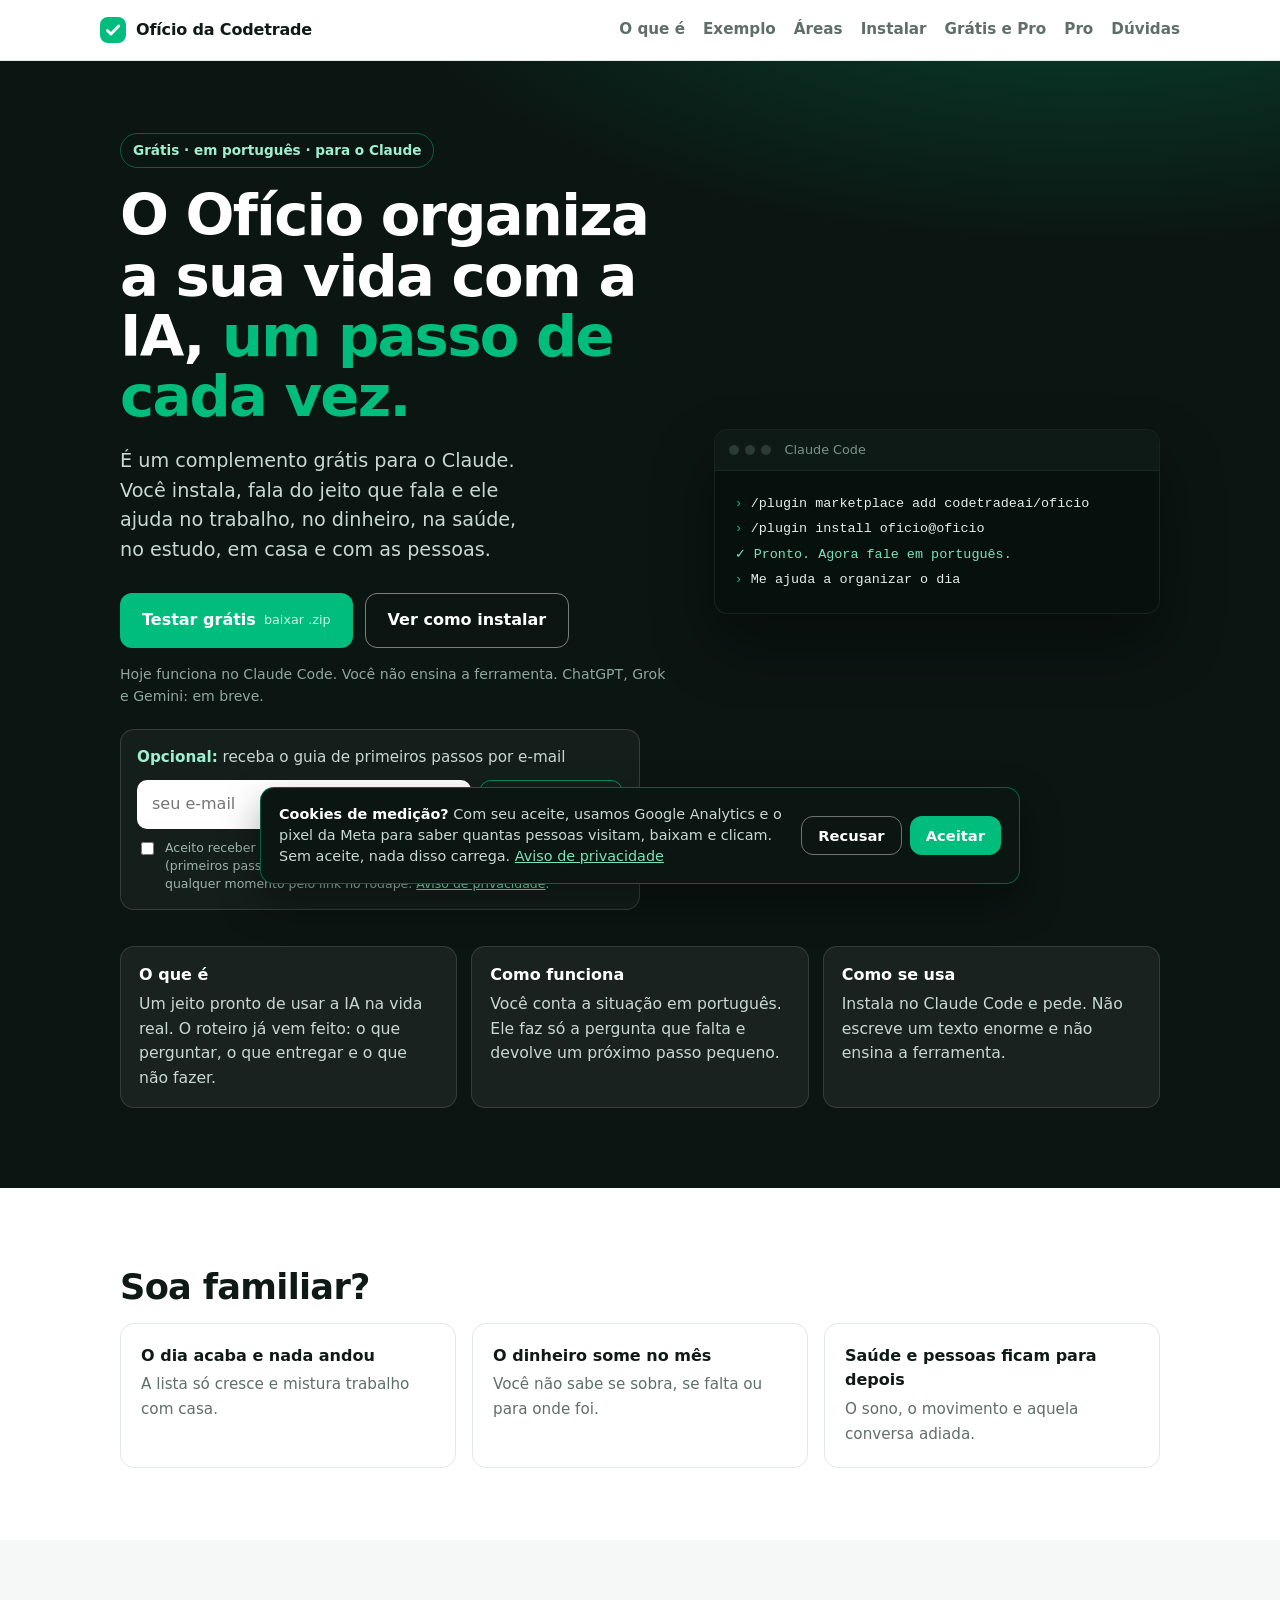
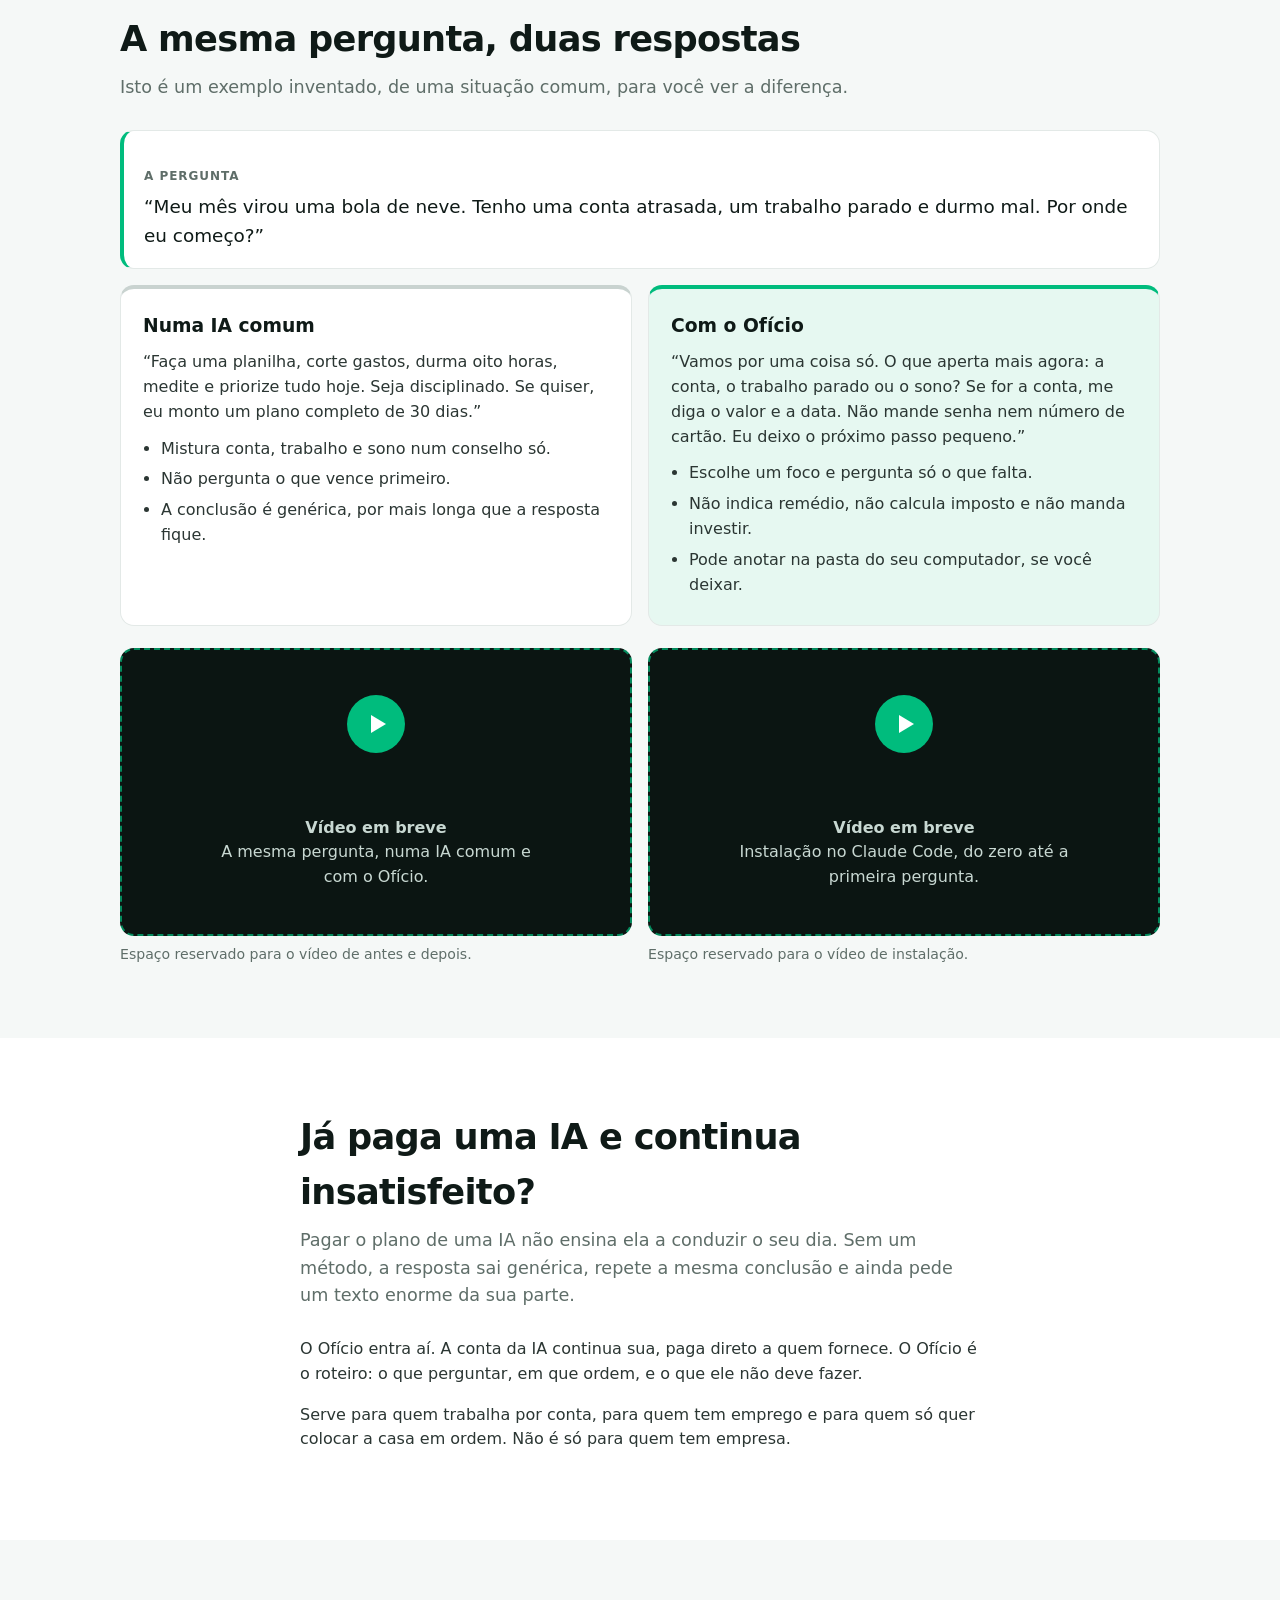
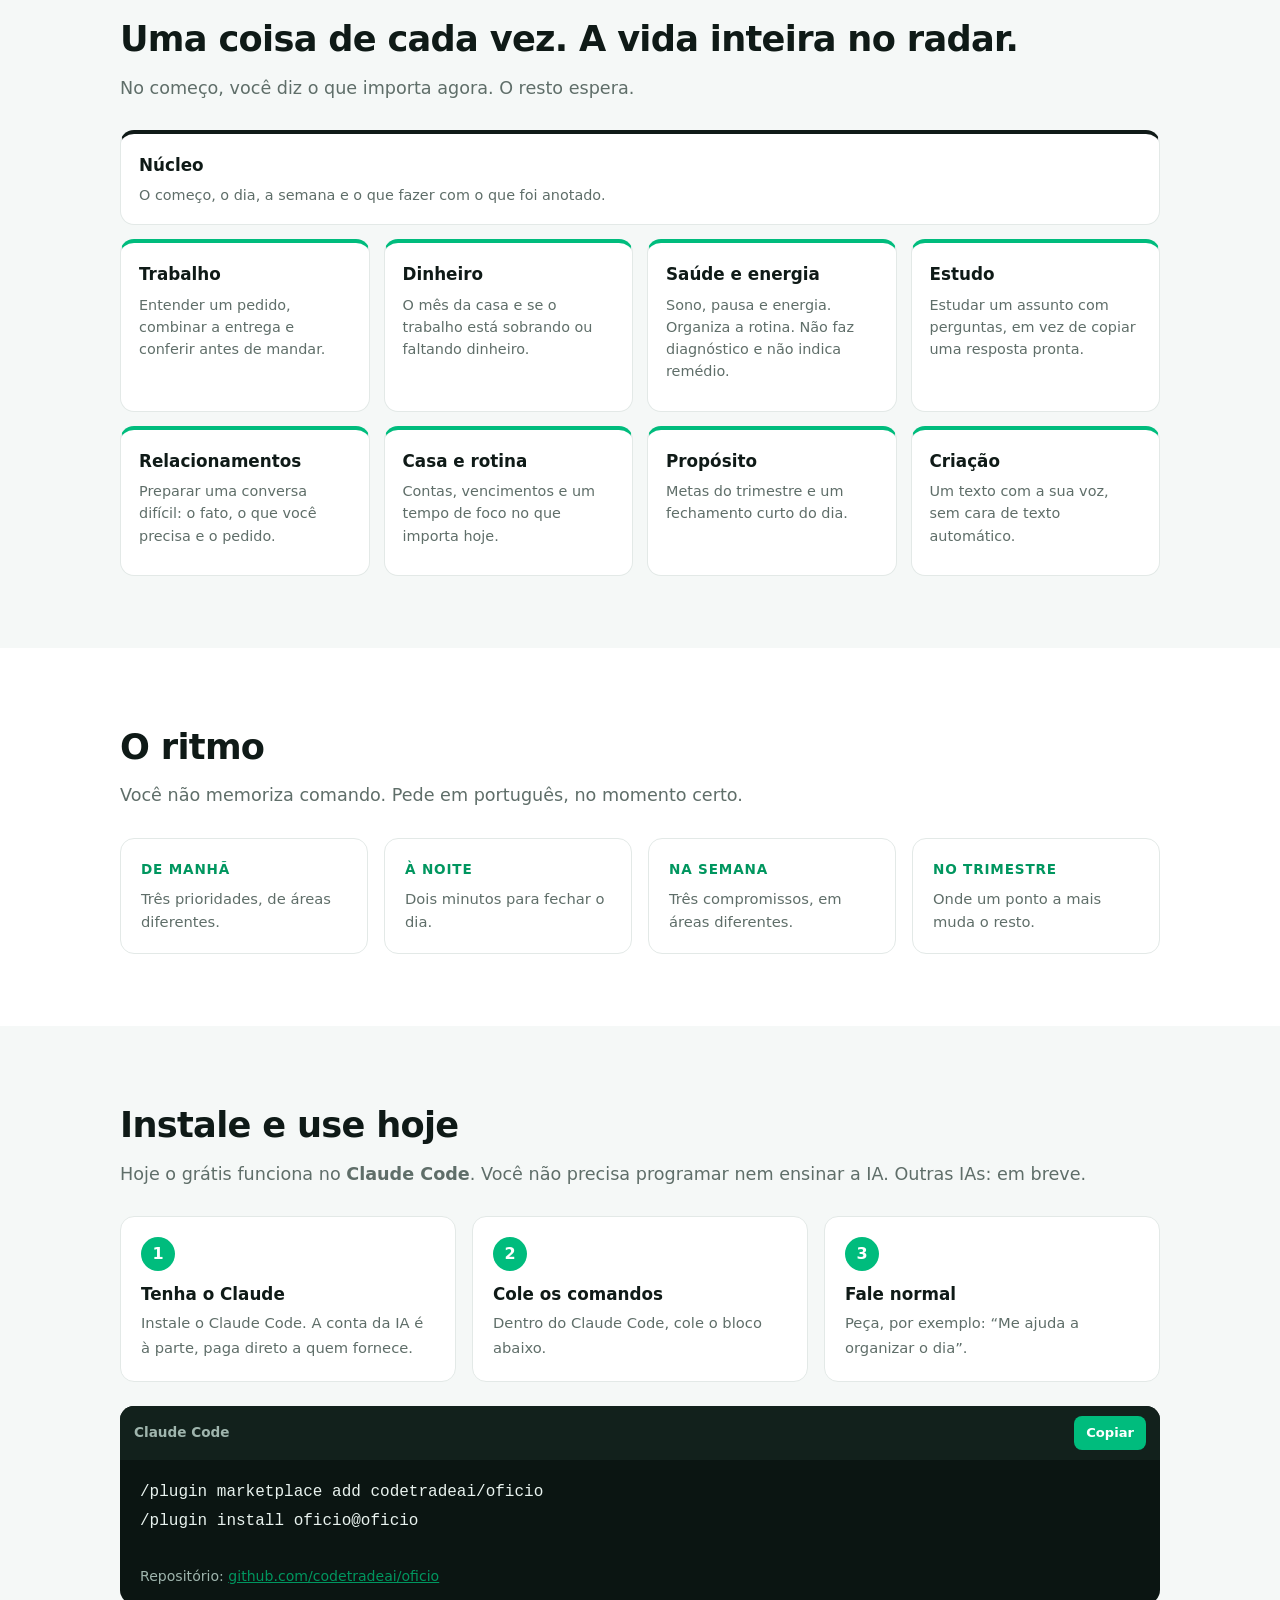
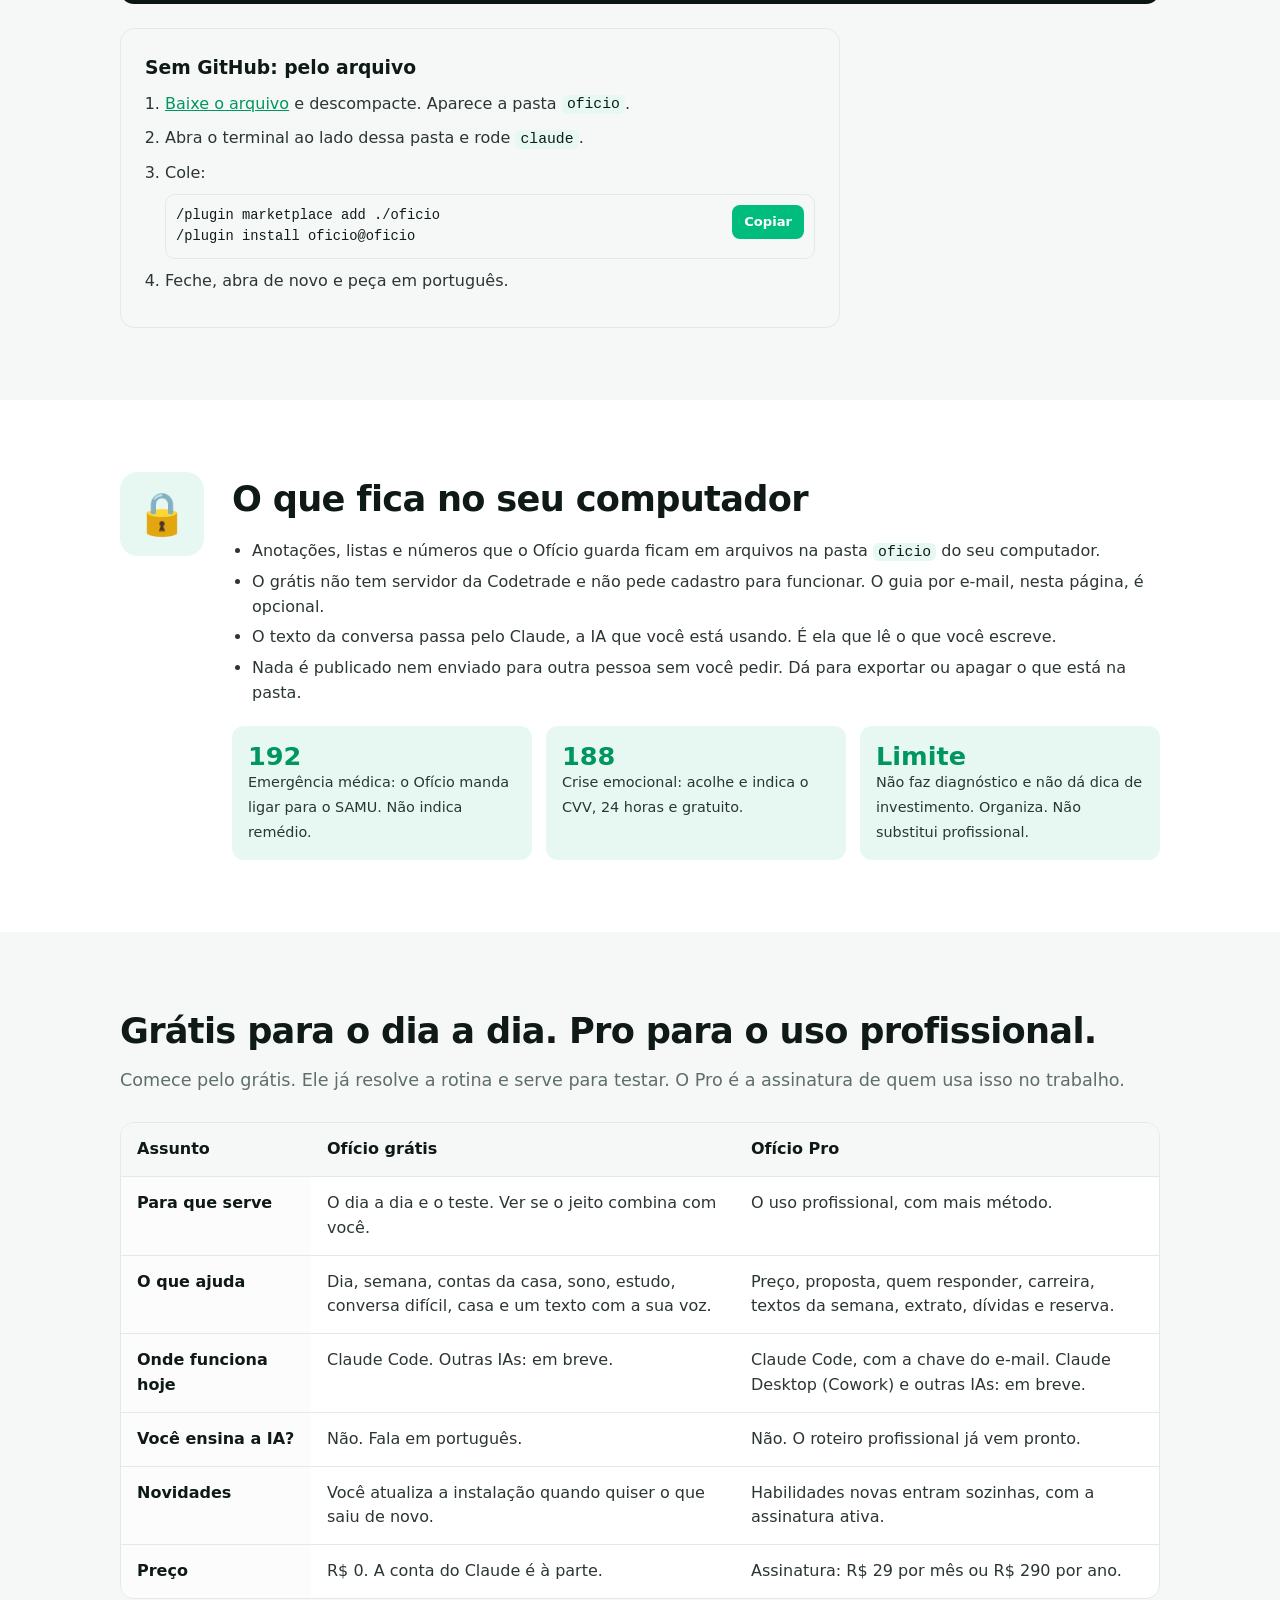
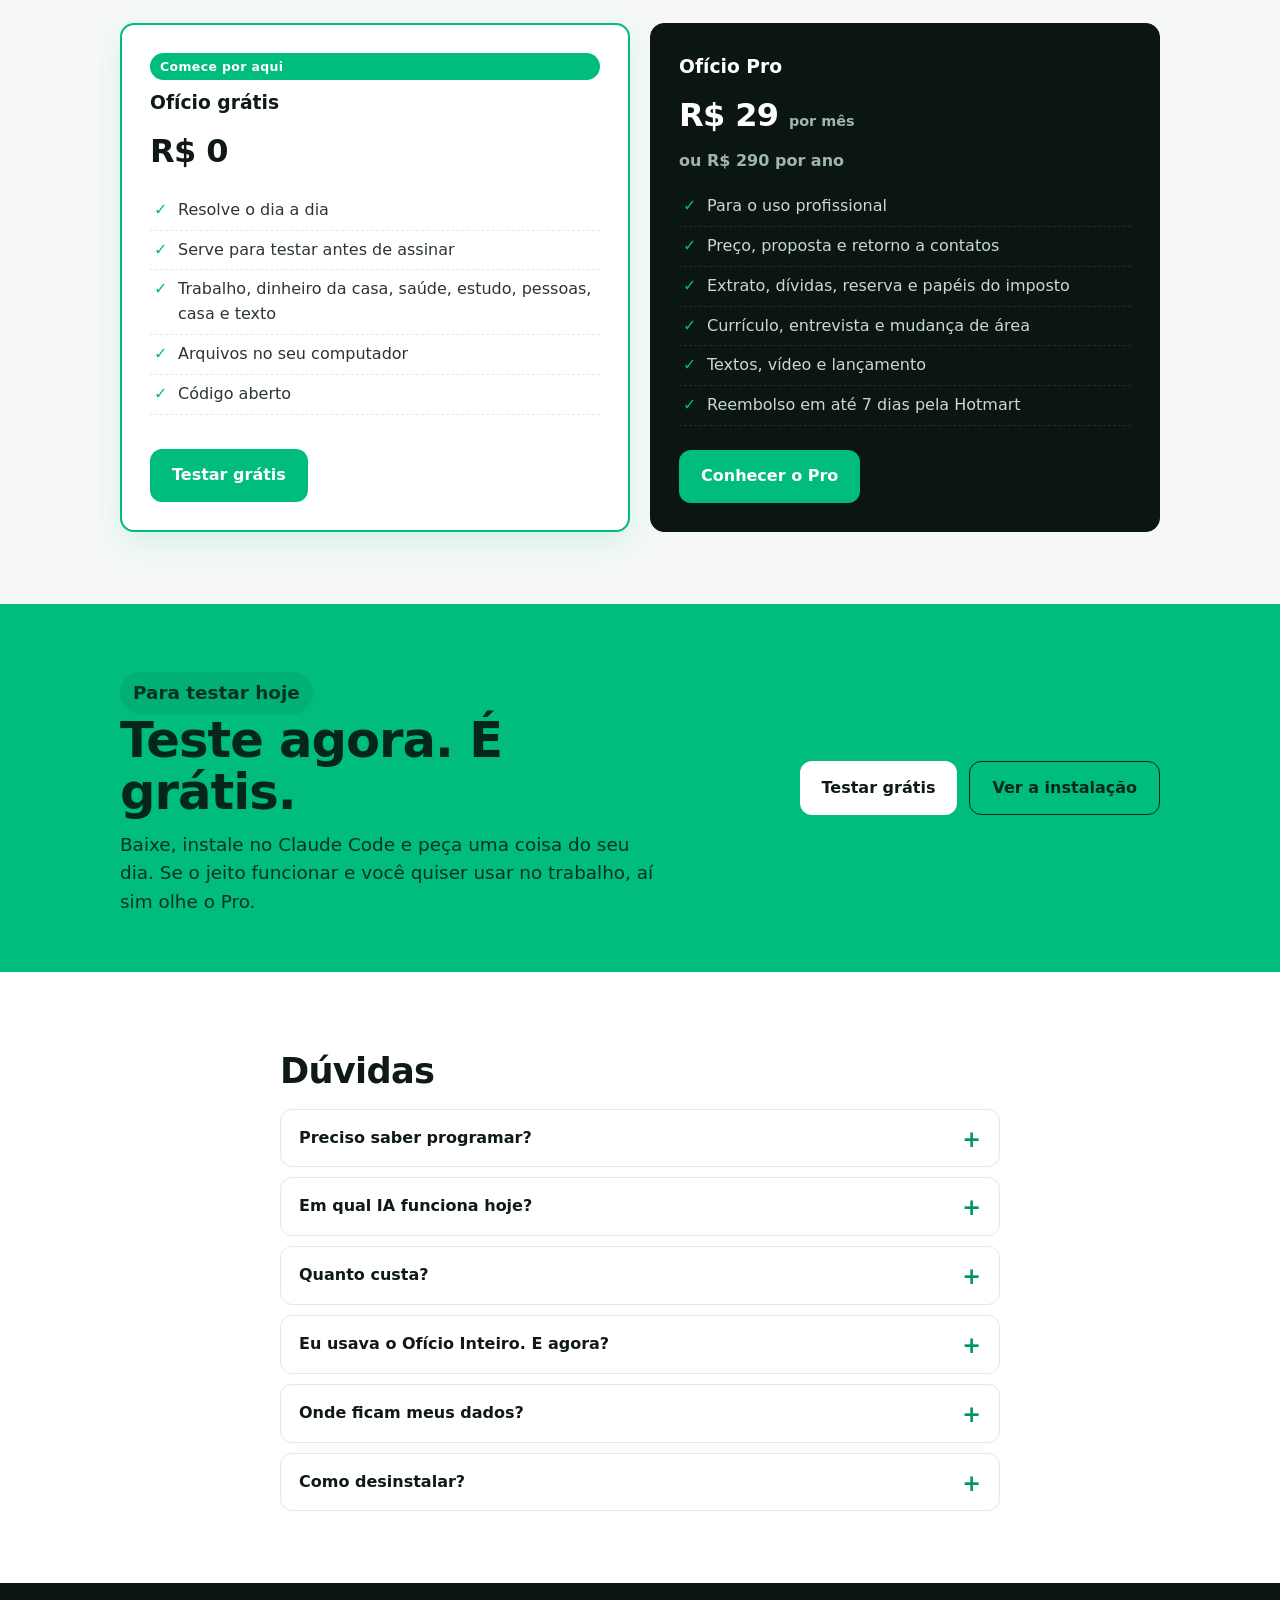
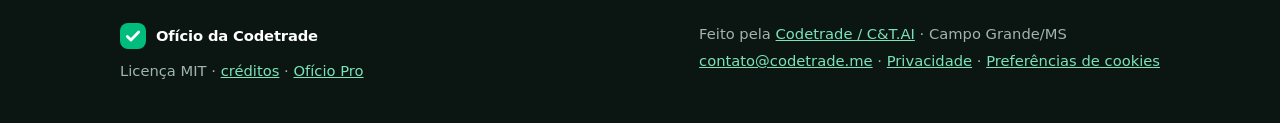
==== commit ecf27b82: "Liga os checkouts da assinatura e limita o Pro de hoje ao Claude Code. Os botões mensal e anual apon" ====
--- a/docs/index.html
+++ b/docs/index.html
@@ -257,7 +257,7 @@
       <div class="cmp-linha" role="row">
         <p role="rowheader">Onde funciona hoje</p>
         <p role="cell"><span class="cmp-quem">Grátis. </span>Claude Code. Outras IAs: em breve.</p>
-        <p role="cell"><span class="cmp-quem">Pro. </span>Claude Code e Claude Desktop (Cowork), com a chave do e-mail. Outras IAs: em breve.</p>
+        <p role="cell"><span class="cmp-quem">Pro. </span>Claude Code, com a chave do e-mail. Claude Desktop (Cowork) e outras IAs: em breve.</p>
       </div>
       <div class="cmp-linha" role="row">
         <p role="rowheader">Você ensina a IA?</p>
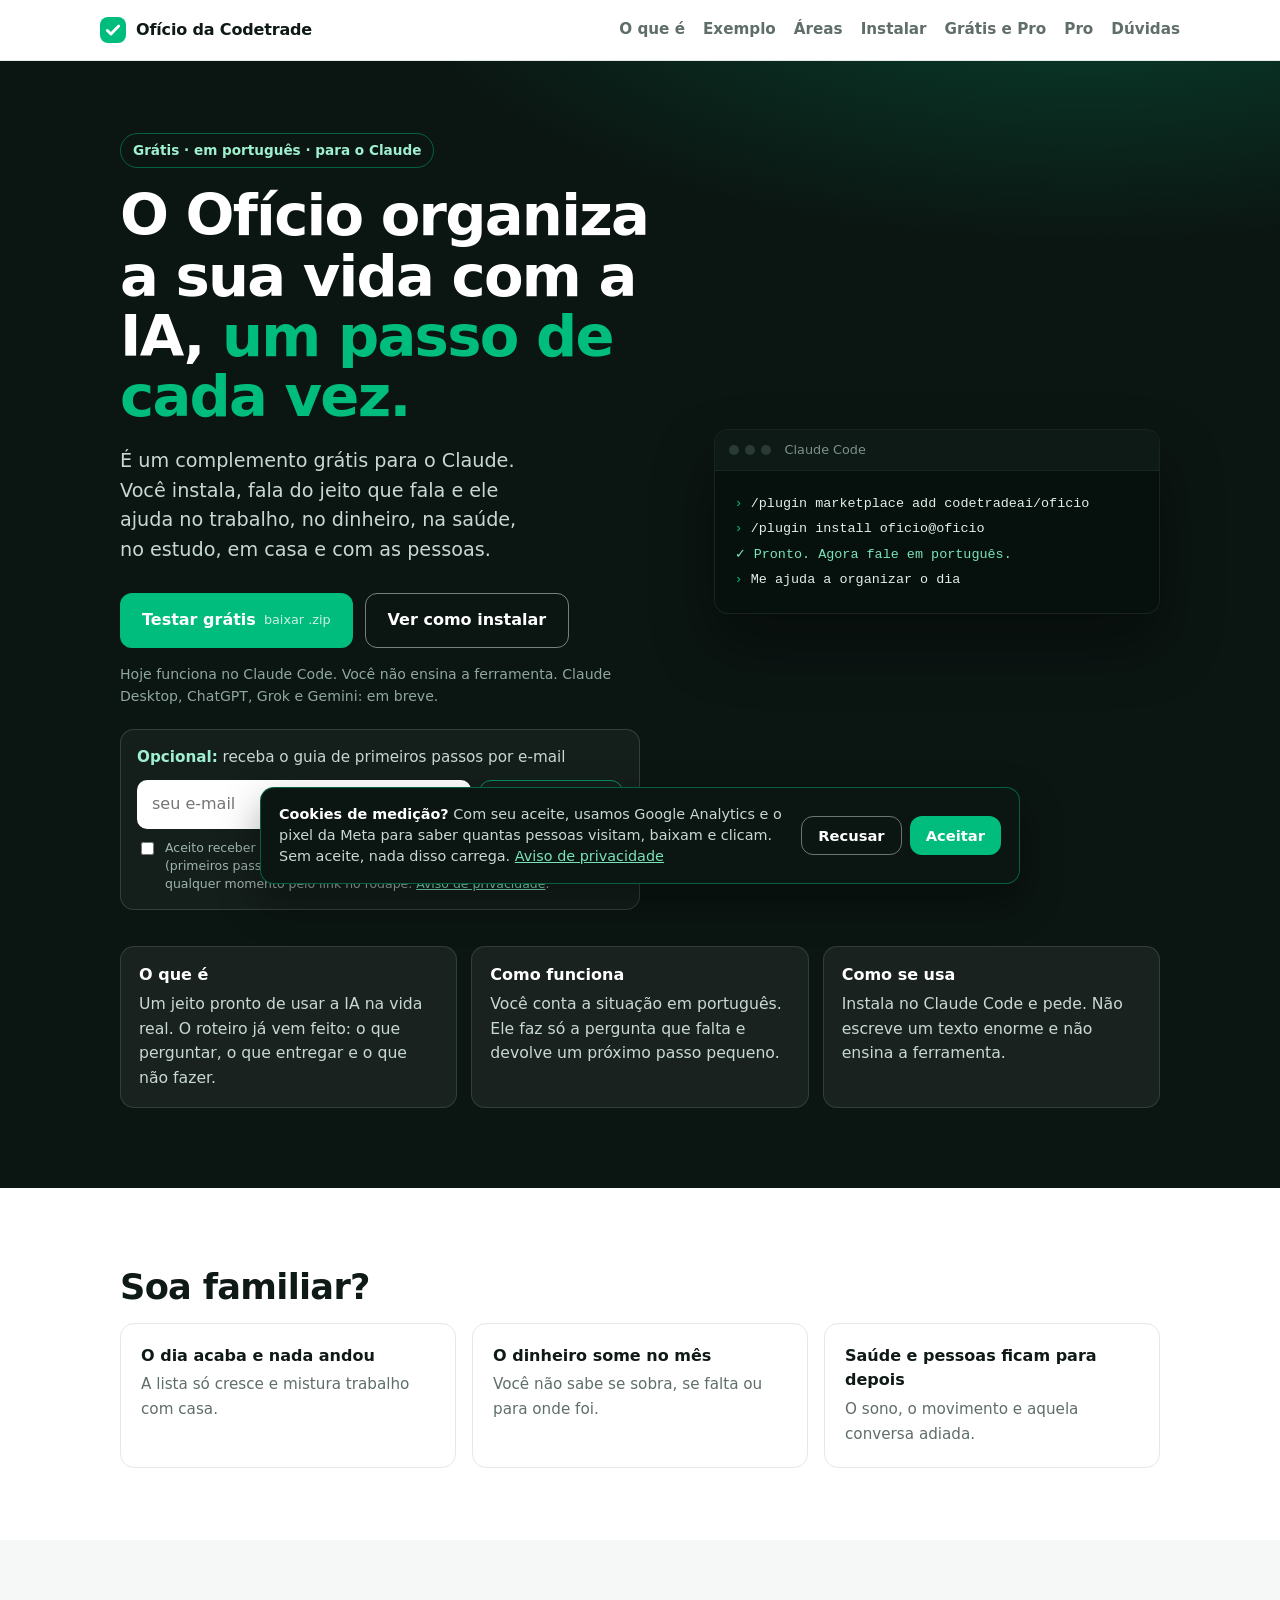
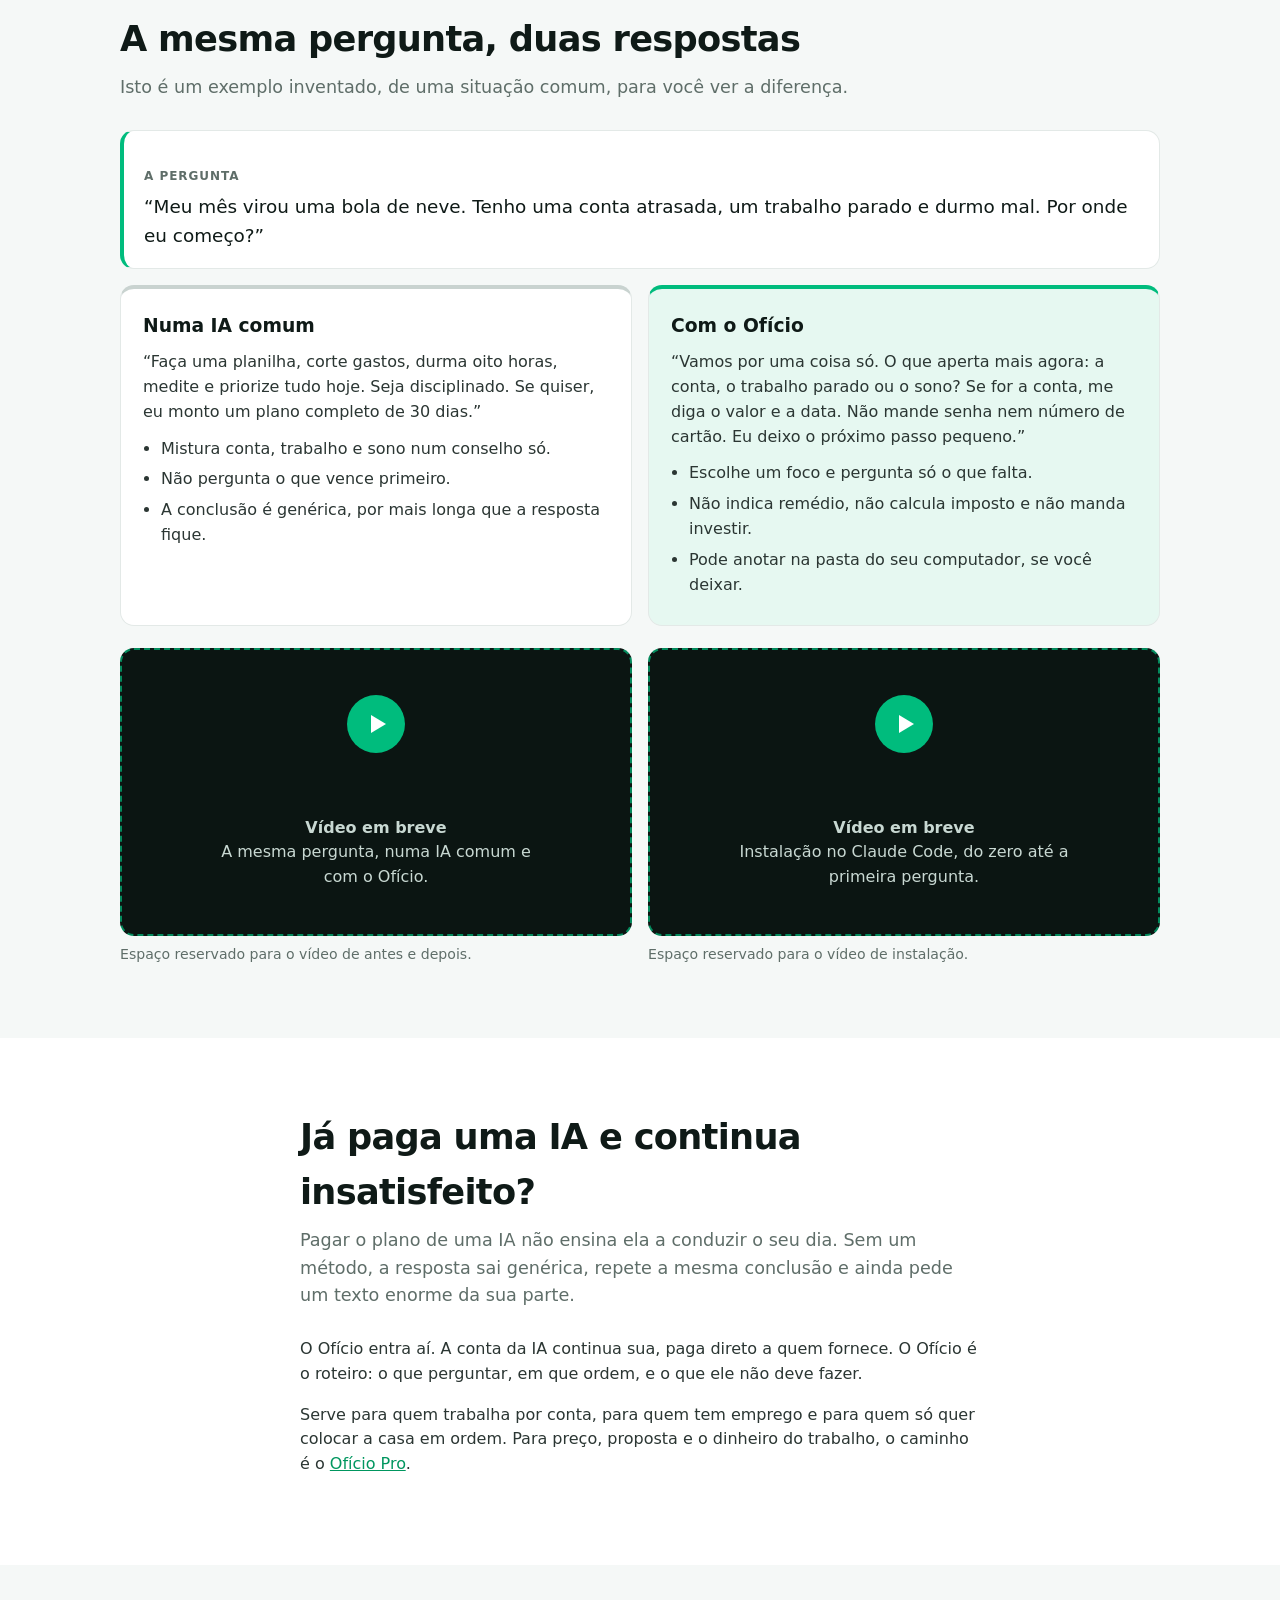
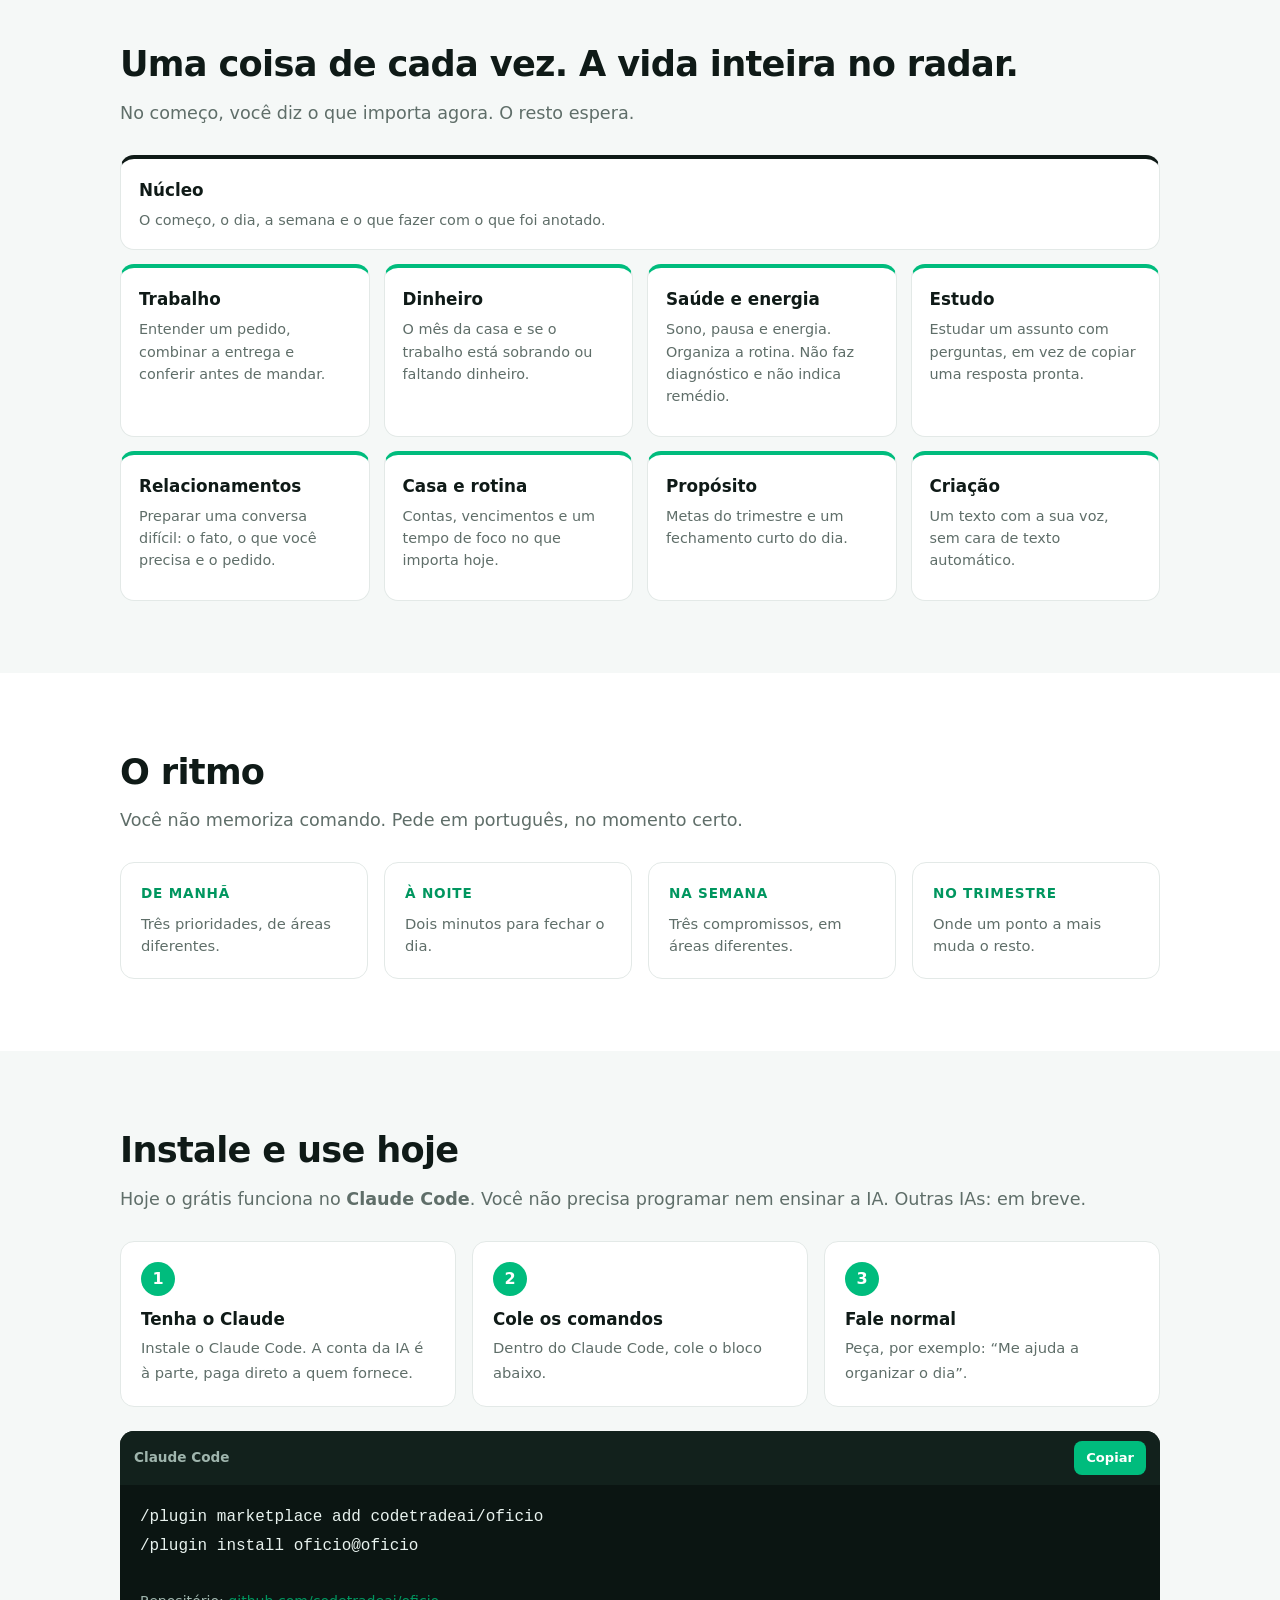
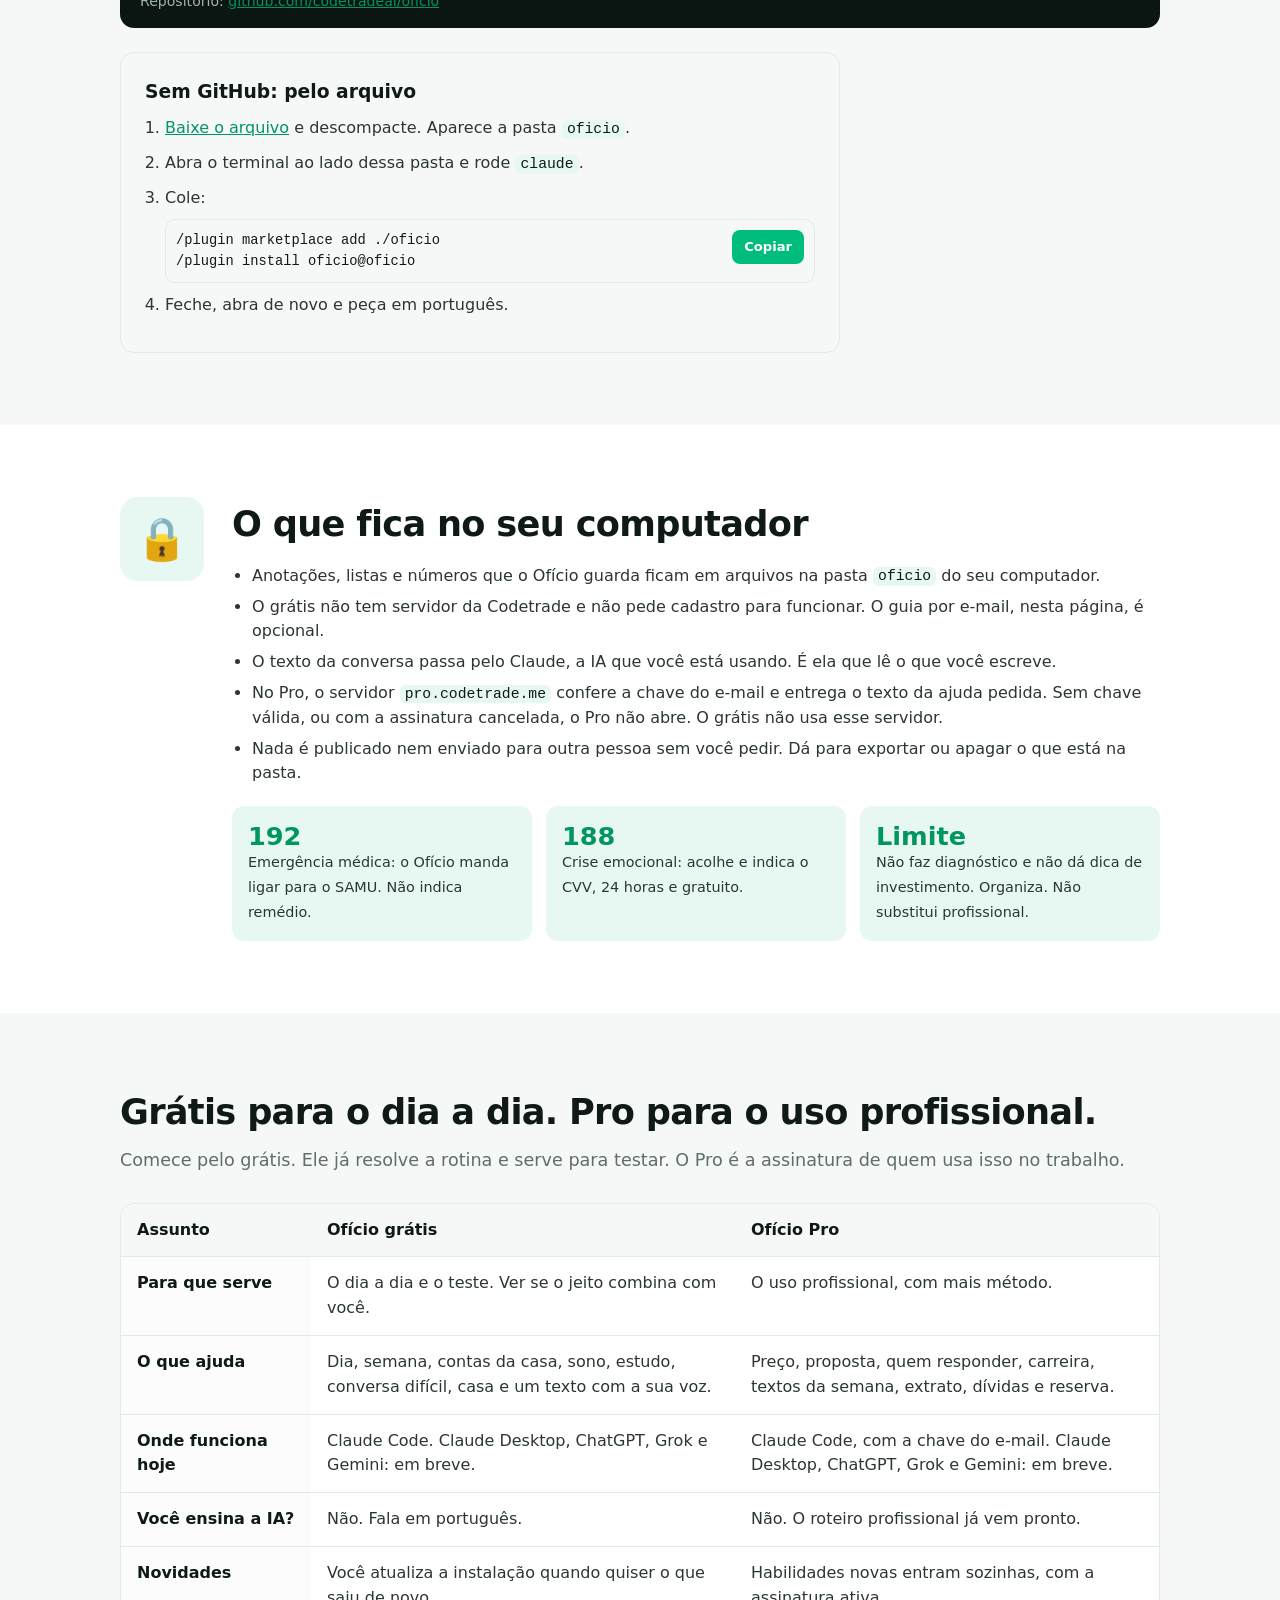
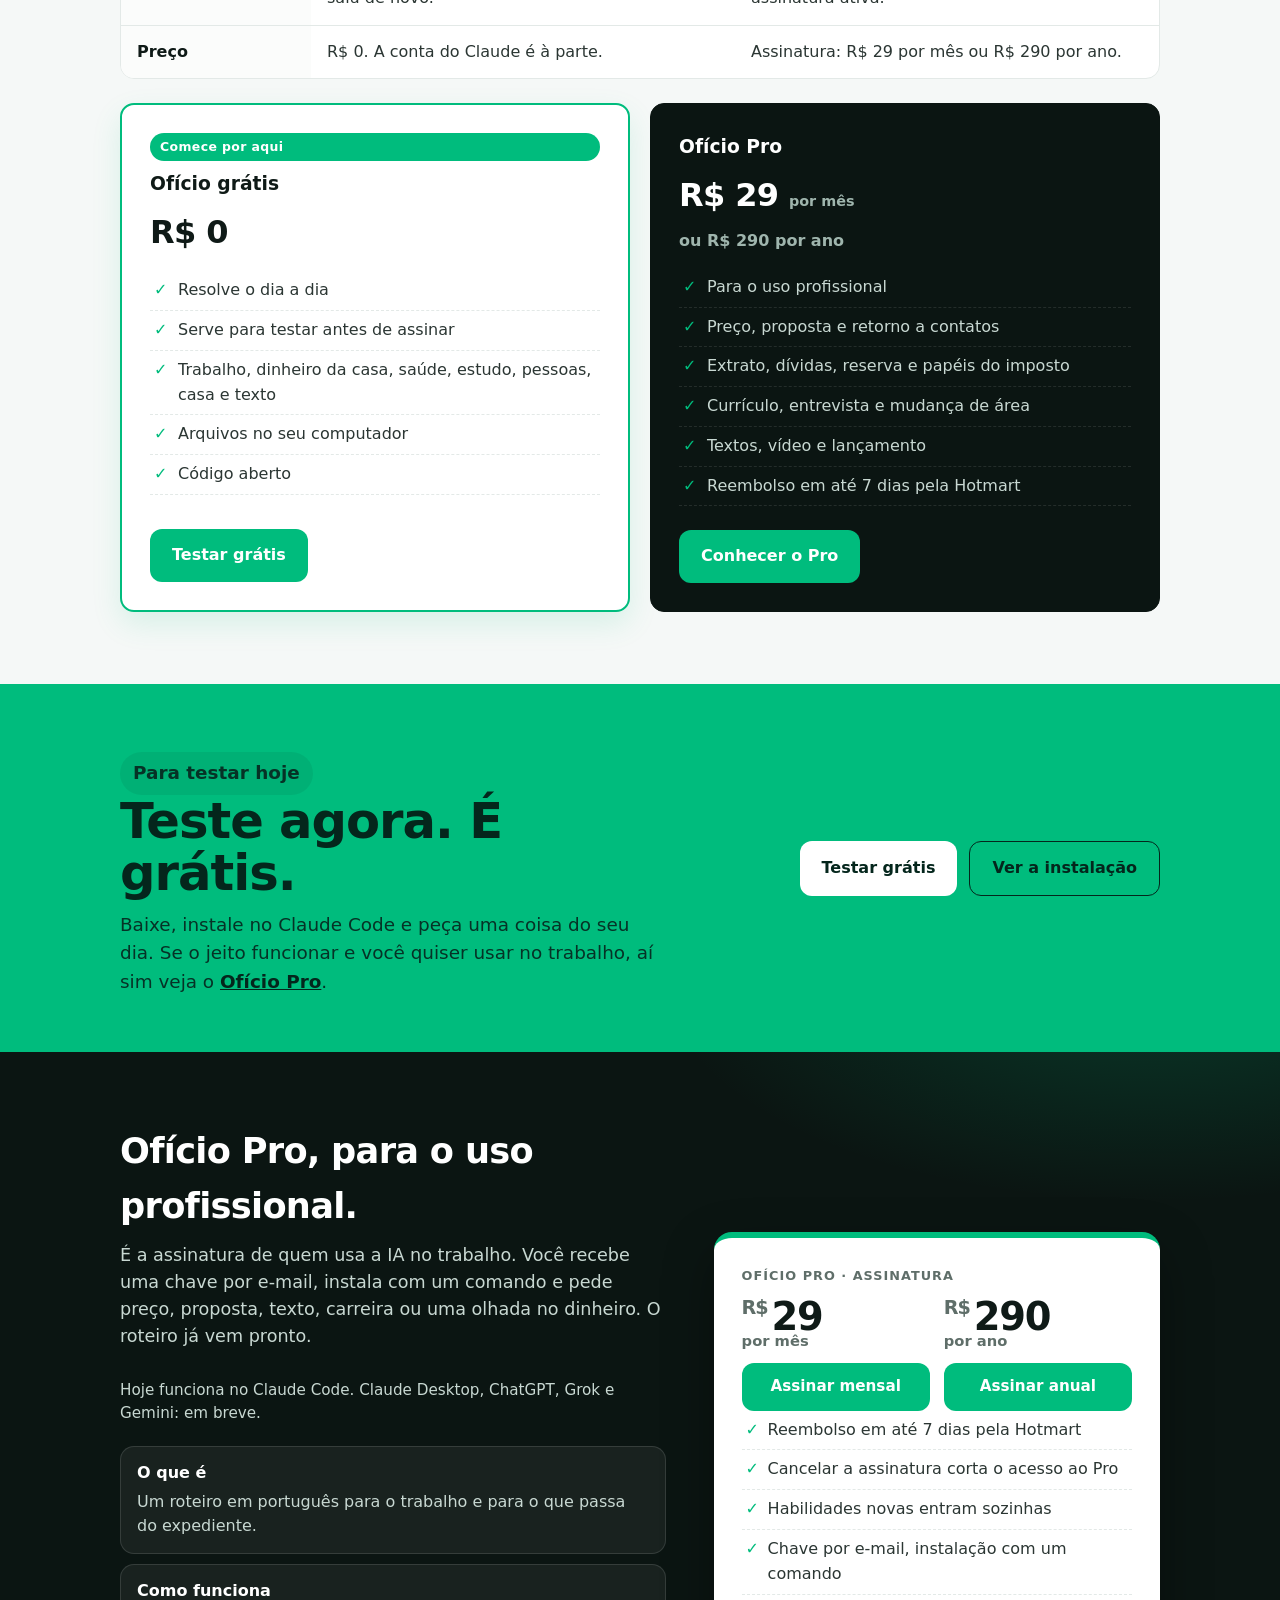
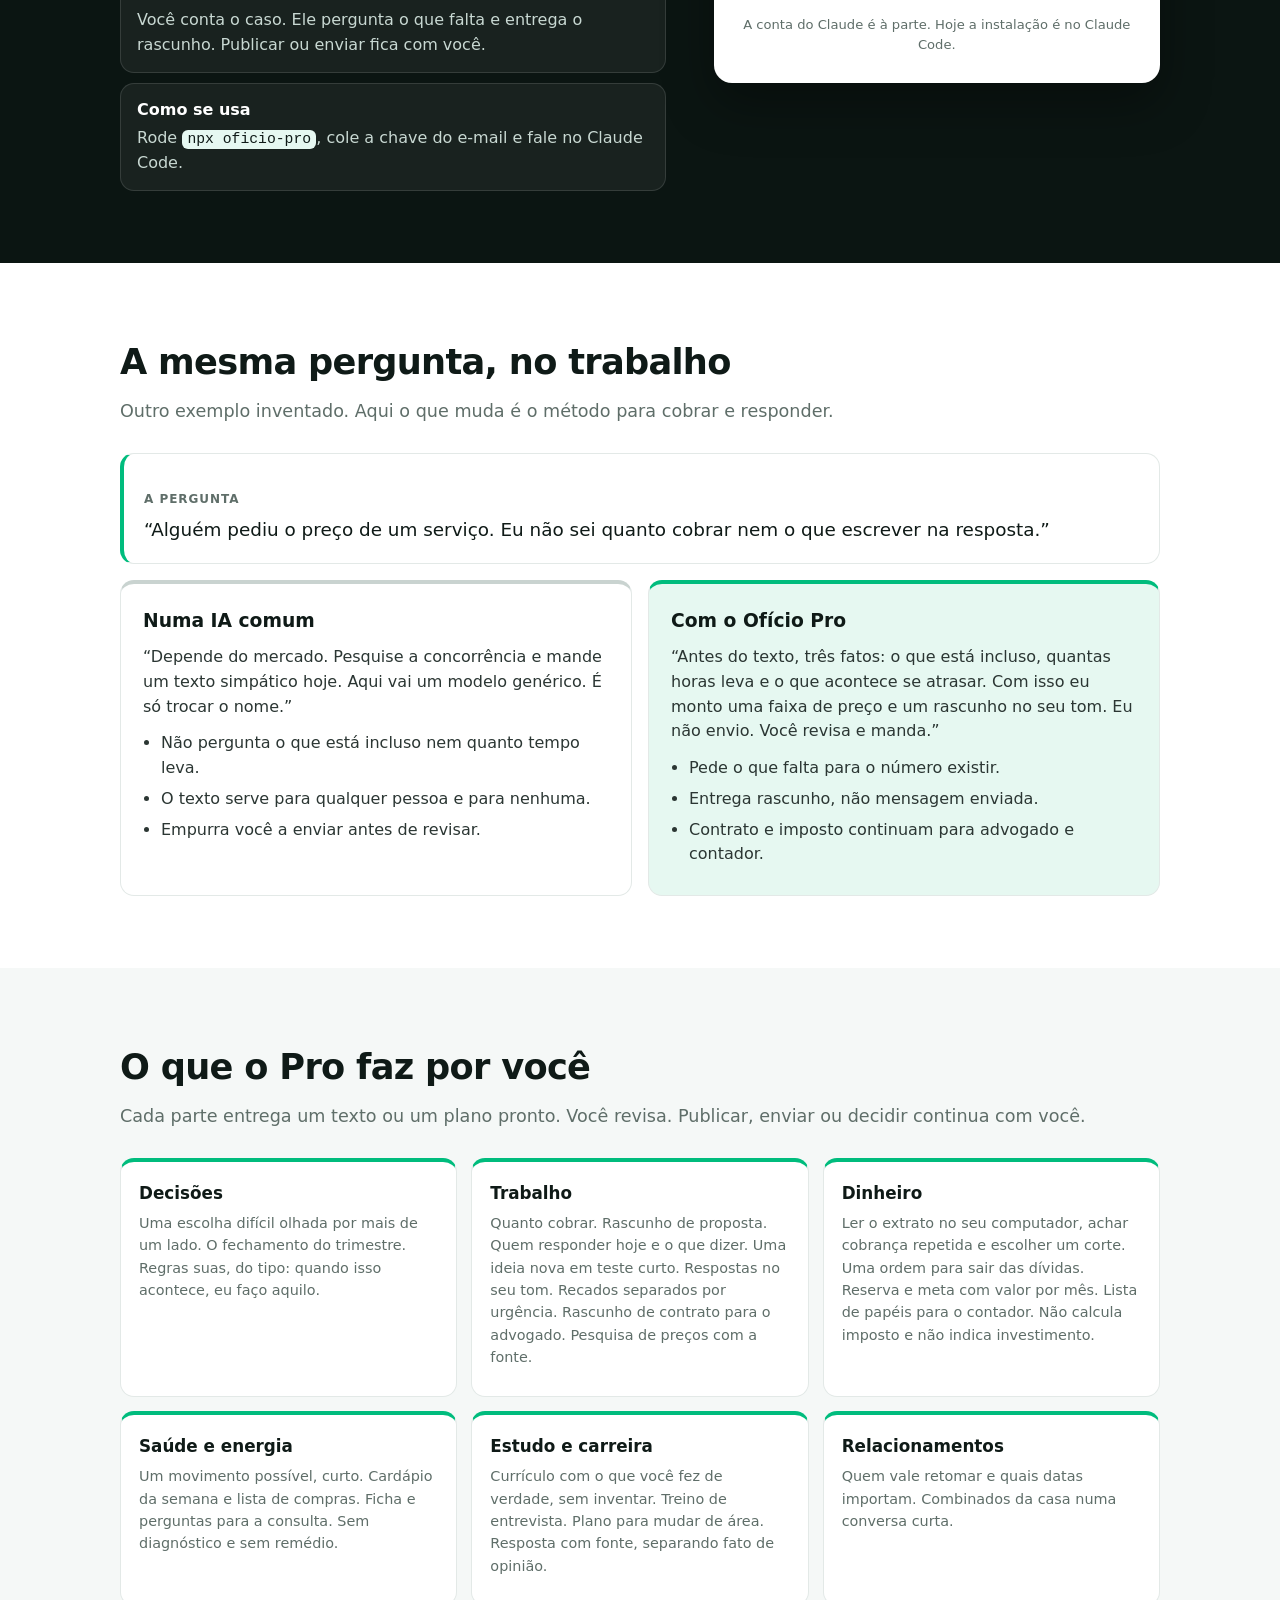
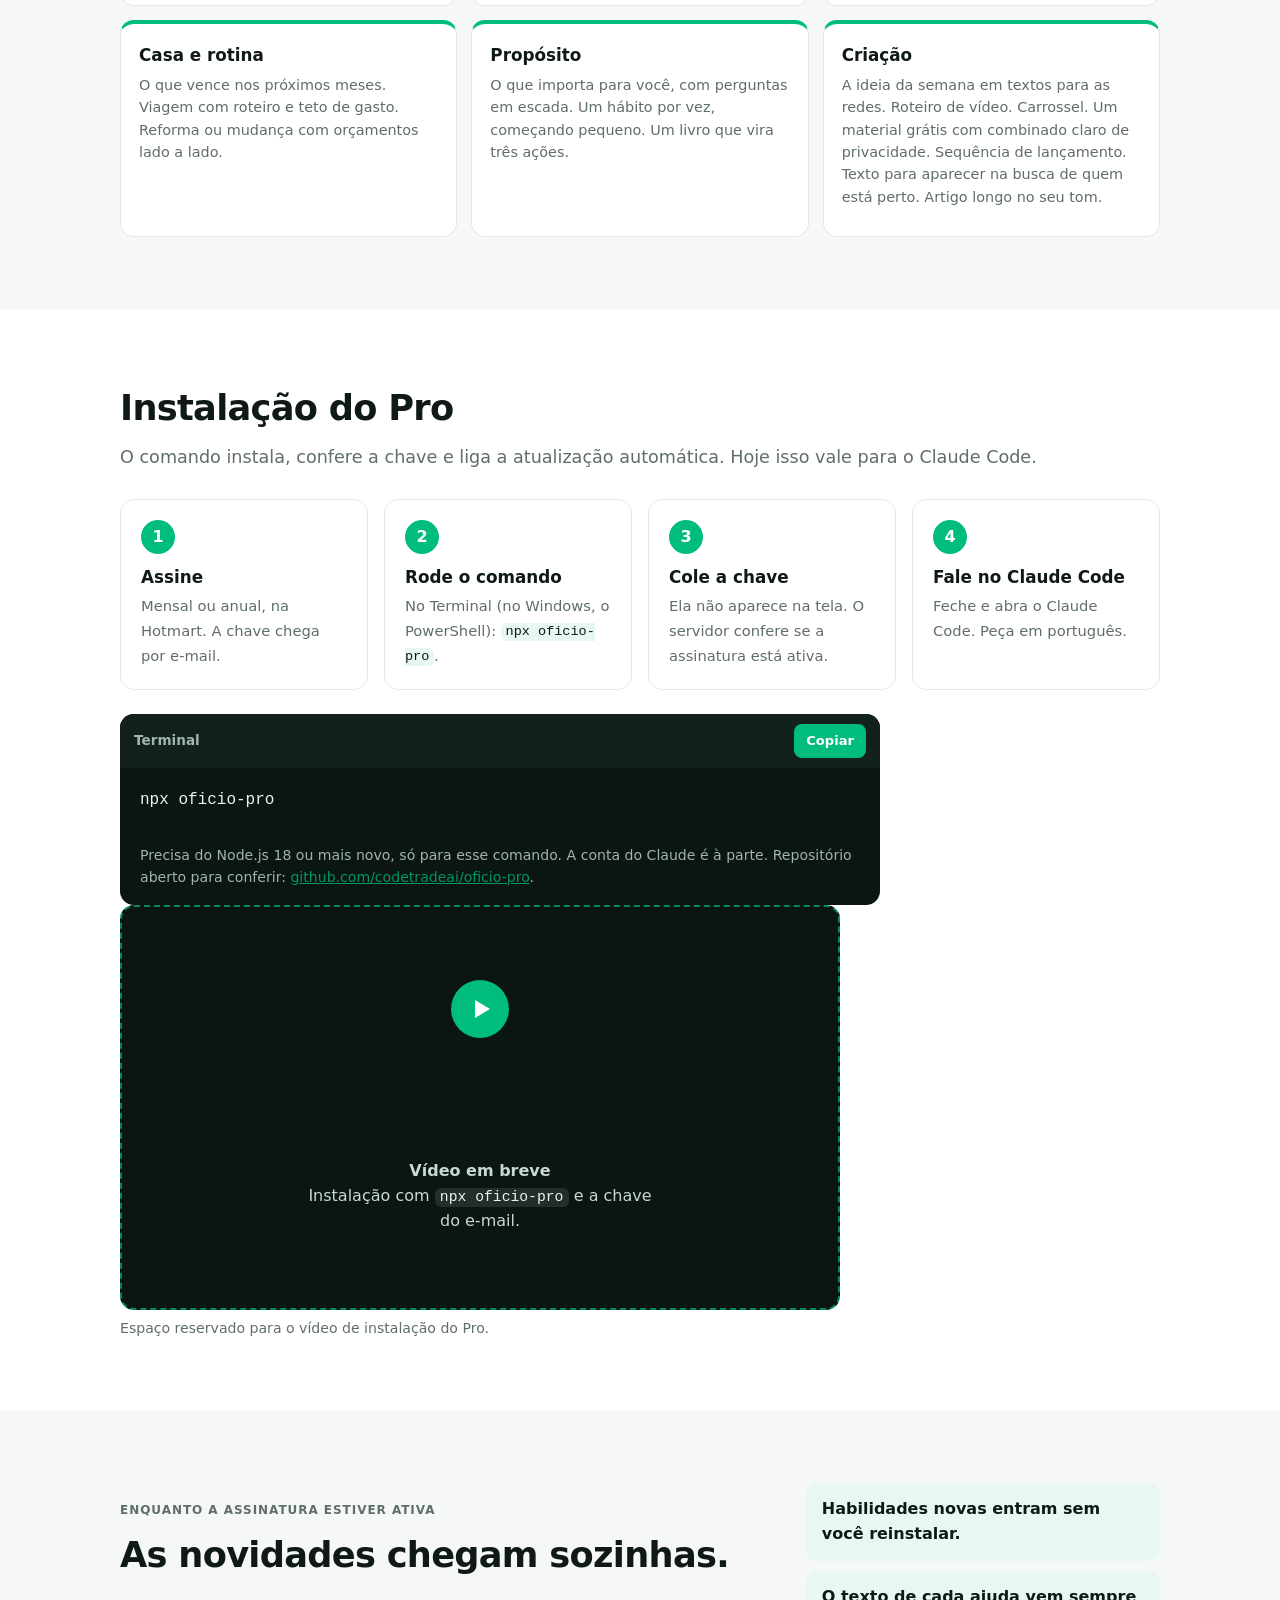
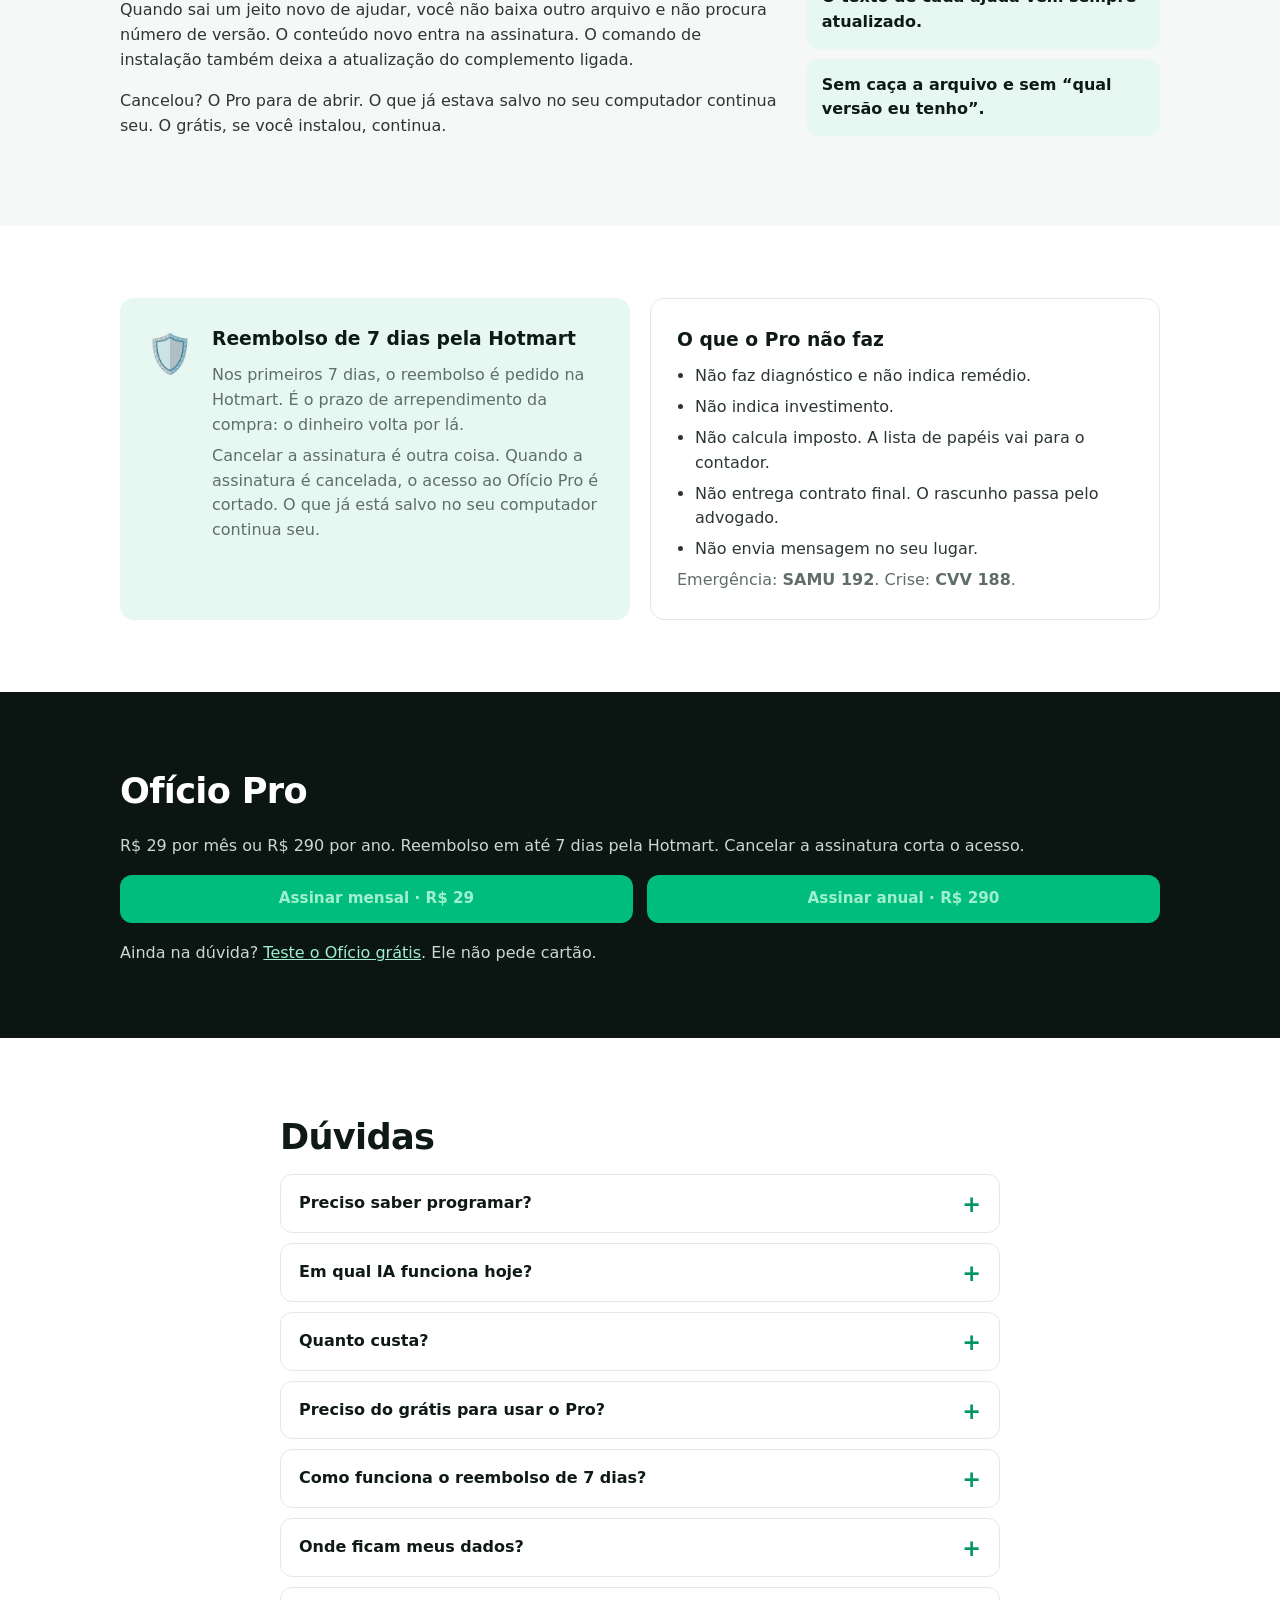
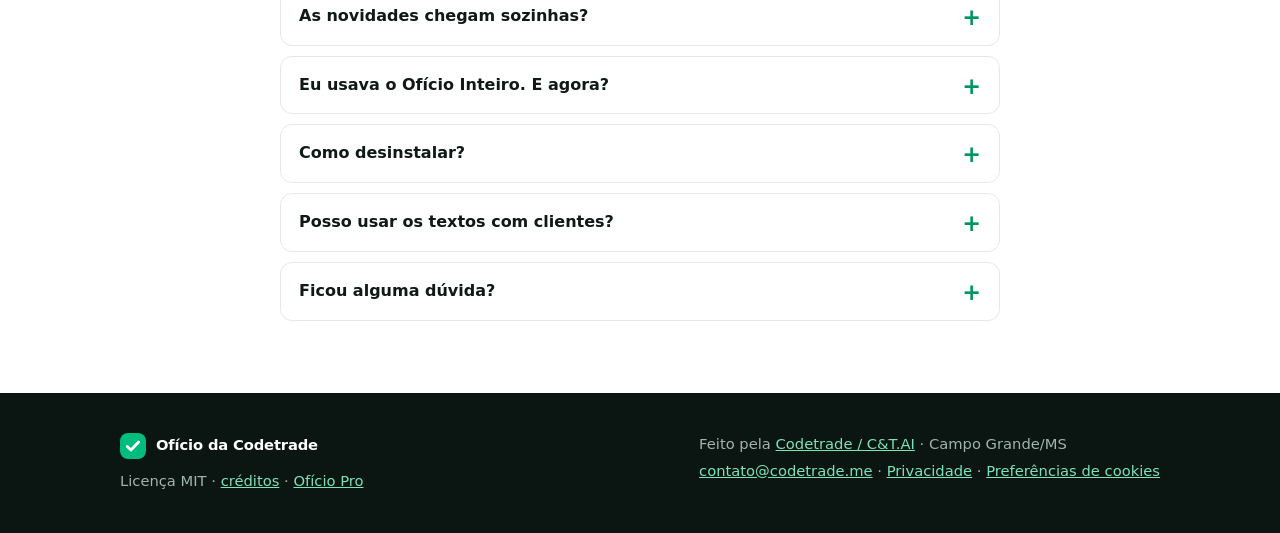
==== commit 2d1f2622: "Junta o grátis e o Pro numa página só, com redirecionamento do endereço antigo. O Pro fica na seção " ====
--- a/docs/index.html
+++ b/docs/index.html
@@ -3,10 +3,11 @@
 <head>
 <meta charset="utf-8">
 <meta name="viewport" content="width=device-width, initial-scale=1">
-<title>Ofício da Codetrade · organize a vida com IA, grátis</title>
-<meta name="description" content="O Ofício é um complemento grátis para o Claude. Você fala em português e recebe o próximo passo no trabalho, no dinheiro, na saúde, no estudo, em casa e com as pessoas. Não precisa ensinar a ferramenta.">
+<title>Ofício da Codetrade · grátis para o dia a dia, Pro para o trabalho</title>
+<meta name="description" content="O Ofício grátis organiza o dia a dia no Claude Code. O Pro é a assinatura para o trabalho: R$ 29 por mês ou R$ 290 por ano, com reembolso em 7 dias pela Hotmart. Você fala em português e não ensina a ferramenta.">
 <link rel="icon" href="assets/icone.svg" type="image/svg+xml">
 <link rel="stylesheet" href="assets/style.css">
+<link rel="stylesheet" href="assets/pro.css">
 <!-- Medição (GA4 G-T3DHD1B451 e Pixel da Meta) só carrega depois do "Aceitar" no banner: assets/consent.js -->
 <script src="assets/consent.js" defer></script>
 </head>
@@ -23,7 +24,7 @@
       <a href="#areas">Áreas</a>
       <a href="#instalar">Instalar</a>
       <a href="#planos">Grátis e Pro</a>
-      <a href="pro/" data-evento="clique_conhecer_pro">Pro</a>
+      <a href="#pro" data-evento="clique_conhecer_pro">Pro</a>
       <a href="#faq">Dúvidas</a>
     </nav>
   </div>
@@ -41,7 +42,7 @@
           <a class="btn btn-pri" href="downloads/oficio.zip" data-evento="download_zip" download>Testar grátis <small>baixar .zip</small></a>
           <a class="btn btn-sec" href="#instalar">Ver como instalar</a>
         </div>
-        <p class="mini">Hoje funciona no Claude Code. Você não ensina a ferramenta. ChatGPT, Grok e Gemini: em breve.</p>
+        <p class="mini">Hoje funciona no Claude Code. Você não ensina a ferramenta. Claude Desktop, ChatGPT, Grok e Gemini: em breve.</p>
         <!-- Captura opcional (Brevo): o download acima NÃO depende deste formulário. Com JS, envia por fetch e mostra a mensagem aqui; sem JS, POST normal. -->
         <form class="captura" data-evento="cadastro_guia" action="https://55aa7422.sibforms.com/serve/[base64]" method="post" target="_blank" aria-labelledby="captura-titulo">
           <p class="captura-titulo" id="captura-titulo"><b>Opcional:</b> receba o guia de primeiros passos por e-mail</p>
@@ -140,7 +141,7 @@
     <h2>Já paga uma IA e continua insatisfeito?</h2>
     <p class="lead">Pagar o plano de uma IA não ensina ela a conduzir o seu dia. Sem um método, a resposta sai genérica, repete a mesma conclusão e ainda pede um texto enorme da sua parte.</p>
     <p>O Ofício entra aí. A conta da IA continua sua, paga direto a quem fornece. O Ofício é o roteiro: o que perguntar, em que ordem, e o que ele não deve fazer.</p>
-    <p>Serve para quem trabalha por conta, para quem tem emprego e para quem só quer colocar a casa em ordem. Não é só para quem tem empresa.</p>
+    <p>Serve para quem trabalha por conta, para quem tem emprego e para quem só quer colocar a casa em ordem. Para preço, proposta e o dinheiro do trabalho, o caminho é o <a href="#pro">Ofício Pro</a>.</p>
   </div>
 </section>
 
@@ -223,6 +224,7 @@
         <li>Anotações, listas e números que o Ofício guarda ficam em arquivos na pasta <code>oficio</code> do seu computador.</li>
         <li>O grátis não tem servidor da Codetrade e não pede cadastro para funcionar. O guia por e-mail, nesta página, é opcional.</li>
         <li>O texto da conversa passa pelo Claude, a IA que você está usando. É ela que lê o que você escreve.</li>
+        <li>No Pro, o servidor <code>pro.codetrade.me</code> confere a chave do e-mail e entrega o texto da ajuda pedida. Sem chave válida, ou com a assinatura cancelada, o Pro não abre. O grátis não usa esse servidor.</li>
         <li>Nada é publicado nem enviado para outra pessoa sem você pedir. Dá para exportar ou apagar o que está na pasta.</li>
       </ul>
       <div class="limites">
@@ -256,8 +258,8 @@
       </div>
       <div class="cmp-linha" role="row">
         <p role="rowheader">Onde funciona hoje</p>
-        <p role="cell"><span class="cmp-quem">Grátis. </span>Claude Code. Outras IAs: em breve.</p>
-        <p role="cell"><span class="cmp-quem">Pro. </span>Claude Code, com a chave do e-mail. Claude Desktop (Cowork) e outras IAs: em breve.</p>
+        <p role="cell"><span class="cmp-quem">Grátis. </span>Claude Code. Claude Desktop, ChatGPT, Grok e Gemini: em breve.</p>
+        <p role="cell"><span class="cmp-quem">Pro. </span>Claude Code, com a chave do e-mail. Claude Desktop, ChatGPT, Grok e Gemini: em breve.</p>
       </div>
       <div class="cmp-linha" role="row">
         <p role="rowheader">Você ensina a IA?</p>
@@ -301,7 +303,7 @@
           <li>Textos, vídeo e lançamento</li>
           <li>Reembolso em até 7 dias pela Hotmart</li>
         </ul>
-        <a class="btn btn-pri" href="pro/" data-evento="clique_conhecer_pro">Conhecer o Pro</a>
+        <a class="btn btn-pri" href="#pro" data-evento="clique_conhecer_pro">Conhecer o Pro</a>
       </article>
     </div>
   </div>
@@ -312,11 +314,184 @@
     <div>
       <p class="selo selo-claro">Para testar hoje</p>
       <h2>Teste agora. É grátis.</h2>
-      <p>Baixe, instale no Claude Code e peça uma coisa do seu dia. Se o jeito funcionar e você quiser usar no trabalho, aí sim olhe o Pro.</p>
+      <p>Baixe, instale no Claude Code e peça uma coisa do seu dia. Se o jeito funcionar e você quiser usar no trabalho, aí sim veja o <a href="#pro">Ofício Pro</a>.</p>
     </div>
     <div class="acoes">
       <a class="btn btn-branco" href="downloads/oficio.zip" data-evento="download_zip" download>Testar grátis</a>
       <a class="btn btn-sec" href="#instalar">Ver a instalação</a>
+    </div>
+  </div>
+</section>
+
+<section id="pro">
+  <div class="pro-faixa">
+    <div class="wrap">
+      <div class="hero-in">
+        <div>
+          <h2>Ofício Pro, para o uso profissional.</h2>
+          <p class="lead">É a assinatura de quem usa a IA no trabalho. Você recebe uma chave por e-mail, instala com um comando e pede preço, proposta, texto, carreira ou uma olhada no dinheiro. O roteiro já vem pronto.</p>
+          <p class="mini">Hoje funciona no Claude Code. Claude Desktop, ChatGPT, Grok e Gemini: em breve.</p>
+          <ol class="pro-tres">
+            <li><b>O que é</b><span>Um roteiro em português para o trabalho e para o que passa do expediente.</span></li>
+            <li><b>Como funciona</b><span>Você conta o caso. Ele pergunta o que falta e entrega o rascunho. Publicar ou enviar fica com você.</span></li>
+            <li><b>Como se usa</b><span>Rode <code>npx oficio-pro</code>, cole a chave do e-mail e fale no Claude Code.</span></li>
+          </ol>
+        </div>
+        <aside class="oferta" id="comprar" aria-label="Preços da assinatura">
+          <p class="oferta-nome">Ofício Pro · assinatura</p>
+          <div class="precos-duplos">
+            <div>
+              <p class="oferta-preco"><small>R$</small>29</p>
+              <p class="preco-periodo">por mês</p>
+              <a class="btn btn-pri btn-grande" data-checkout="mensal" data-evento="clique_comprar_pro" href="https://pay.hotmart.com/T108304780M?off=woxgckni">Assinar mensal</a>
+            </div>
+            <div>
+              <p class="oferta-preco"><small>R$</small>290</p>
+              <p class="preco-periodo">por ano</p>
+              <a class="btn btn-pri btn-grande" data-checkout="anual" data-evento="clique_comprar_pro" href="https://pay.hotmart.com/T108304780M?off=dztnzyb3">Assinar anual</a>
+            </div>
+          </div>
+          <ul>
+            <li>Reembolso em até 7 dias pela Hotmart</li>
+            <li>Cancelar a assinatura corta o acesso ao Pro</li>
+            <li>Habilidades novas entram sozinhas</li>
+            <li>Chave por e-mail, instalação com um comando</li>
+          </ul>
+          <p class="oferta-req">A conta do Claude é à parte. Hoje a instalação é no Claude Code.</p>
+        </aside>
+      </div>
+    </div>
+  </div>
+
+  <div class="bloco">
+    <div class="wrap">
+      <h2>A mesma pergunta, no trabalho</h2>
+      <p class="lead">Outro exemplo inventado. Aqui o que muda é o método para cobrar e responder.</p>
+      <blockquote class="pergunta">
+        <p class="rotulo">A pergunta</p>
+        <p>“Alguém pediu o preço de um serviço. Eu não sei quanto cobrar nem o que escrever na resposta.”</p>
+      </blockquote>
+      <div class="antes">
+        <article class="antes-col sem">
+          <h3>Numa IA comum</h3>
+          <p>“Depende do mercado. Pesquise a concorrência e mande um texto simpático hoje. Aqui vai um modelo genérico. É só trocar o nome.”</p>
+          <ul>
+            <li>Não pergunta o que está incluso nem quanto tempo leva.</li>
+            <li>O texto serve para qualquer pessoa e para nenhuma.</li>
+            <li>Empurra você a enviar antes de revisar.</li>
+          </ul>
+        </article>
+        <article class="antes-col com">
+          <h3>Com o Ofício Pro</h3>
+          <p>“Antes do texto, três fatos: o que está incluso, quantas horas leva e o que acontece se atrasar. Com isso eu monto uma faixa de preço e um rascunho no seu tom. Eu não envio. Você revisa e manda.”</p>
+          <ul>
+            <li>Pede o que falta para o número existir.</li>
+            <li>Entrega rascunho, não mensagem enviada.</li>
+            <li>Contrato e imposto continuam para advogado e contador.</li>
+          </ul>
+        </article>
+      </div>
+    </div>
+  </div>
+
+  <div class="bloco bloco-cinza">
+    <div class="wrap">
+      <h2>O que o Pro faz por você</h2>
+      <p class="lead">Cada parte entrega um texto ou um plano pronto. Você revisa. Publicar, enviar ou decidir continua com você.</p>
+      <div class="areas areas-pro">
+        <article class="area"><h3>Decisões</h3><p>Uma escolha difícil olhada por mais de um lado. O fechamento do trimestre. Regras suas, do tipo: quando isso acontece, eu faço aquilo.</p></article>
+        <article class="area"><h3>Trabalho</h3><p>Quanto cobrar. Rascunho de proposta. Quem responder hoje e o que dizer. Uma ideia nova em teste curto. Respostas no seu tom. Recados separados por urgência. Rascunho de contrato para o advogado. Pesquisa de preços com a fonte.</p></article>
+        <article class="area"><h3>Dinheiro</h3><p>Ler o extrato no seu computador, achar cobrança repetida e escolher um corte. Uma ordem para sair das dívidas. Reserva e meta com valor por mês. Lista de papéis para o contador. Não calcula imposto e não indica investimento.</p></article>
+        <article class="area"><h3>Saúde e energia</h3><p>Um movimento possível, curto. Cardápio da semana e lista de compras. Ficha e perguntas para a consulta. Sem diagnóstico e sem remédio.</p></article>
+        <article class="area"><h3>Estudo e carreira</h3><p>Currículo com o que você fez de verdade, sem inventar. Treino de entrevista. Plano para mudar de área. Resposta com fonte, separando fato de opinião.</p></article>
+        <article class="area"><h3>Relacionamentos</h3><p>Quem vale retomar e quais datas importam. Combinados da casa numa conversa curta.</p></article>
+        <article class="area"><h3>Casa e rotina</h3><p>O que vence nos próximos meses. Viagem com roteiro e teto de gasto. Reforma ou mudança com orçamentos lado a lado.</p></article>
+        <article class="area"><h3>Propósito</h3><p>O que importa para você, com perguntas em escada. Um hábito por vez, começando pequeno. Um livro que vira três ações.</p></article>
+        <article class="area"><h3>Criação</h3><p>A ideia da semana em textos para as redes. Roteiro de vídeo. Carrossel. Um material grátis com combinado claro de privacidade. Sequência de lançamento. Texto para aparecer na busca de quem está perto. Artigo longo no seu tom.</p></article>
+      </div>
+    </div>
+  </div>
+
+  <div class="bloco" id="entrega">
+    <div class="wrap">
+      <h2>Instalação do Pro</h2>
+      <p class="lead">O comando instala, confere a chave e liga a atualização automática. Hoje isso vale para o Claude Code.</p>
+      <ol class="passos passos-pro">
+        <li><b>1</b><h3>Assine</h3><span>Mensal ou anual, na Hotmart. A chave chega por e-mail.</span></li>
+        <li><b>2</b><h3>Rode o comando</h3><span>No Terminal (no Windows, o PowerShell): <code>npx oficio-pro</code>.</span></li>
+        <li><b>3</b><h3>Cole a chave</h3><span>Ela não aparece na tela. O servidor confere se a assinatura está ativa.</span></li>
+        <li><b>4</b><h3>Fale no Claude Code</h3><span>Feche e abra o Claude Code. Peça em português.</span></li>
+      </ol>
+      <div class="cmd-card cmd-pro">
+        <div class="cmd-head"><span>Terminal</span><button class="copiar" data-copiar="cmd-pro" type="button">Copiar</button></div>
+        <pre id="cmd-pro"><code>npx oficio-pro</code></pre>
+        <p class="nota">Precisa do Node.js 18 ou mais novo, só para esse comando. A conta do Claude é à parte. Repositório aberto para conferir: <a href="https://github.com/codetradeai/oficio-pro">github.com/codetradeai/oficio-pro</a>.</p>
+      </div>
+      <figure class="video-espaco">
+        <div class="video-tela">
+          <span class="video-play" aria-hidden="true"></span>
+          <p><b>Vídeo em breve</b><br>Instalação com <code>npx oficio-pro</code> e a chave do e-mail.</p>
+        </div>
+        <figcaption>Espaço reservado para o vídeo de instalação do Pro.</figcaption>
+      </figure>
+    </div>
+  </div>
+
+  <div class="bloco bloco-cinza">
+    <div class="wrap atualiza">
+      <div>
+        <p class="rotulo">Enquanto a assinatura estiver ativa</p>
+        <h2>As novidades chegam sozinhas.</h2>
+        <p>Quando sai um jeito novo de ajudar, você não baixa outro arquivo e não procura número de versão. O conteúdo novo entra na assinatura. O comando de instalação também deixa a atualização do complemento ligada.</p>
+        <p>Cancelou? O Pro para de abrir. O que já estava salvo no seu computador continua seu. O grátis, se você instalou, continua.</p>
+      </div>
+      <ul class="atualiza-lista">
+        <li>Habilidades novas entram sem você reinstalar.</li>
+        <li>O texto de cada ajuda vem sempre atualizado.</li>
+        <li>Sem caça a arquivo e sem “qual versão eu tenho”.</li>
+      </ul>
+    </div>
+  </div>
+
+  <div class="bloco">
+    <div class="wrap">
+      <div class="garantia-limites">
+        <article class="garantia">
+          <span class="g-ico" aria-hidden="true">🛡️</span>
+          <div>
+            <h3>Reembolso de 7 dias pela Hotmart</h3>
+            <p>Nos primeiros 7 dias, o reembolso é pedido na Hotmart. É o prazo de arrependimento da compra: o dinheiro volta por lá.</p>
+            <p>Cancelar a assinatura é outra coisa. Quando a assinatura é cancelada, o acesso ao Ofício Pro é cortado. O que já está salvo no seu computador continua seu.</p>
+          </div>
+        </article>
+        <article class="limites-pro">
+          <h3>O que o Pro não faz</h3>
+          <ul>
+            <li>Não faz diagnóstico e não indica remédio.</li>
+            <li>Não indica investimento.</li>
+            <li>Não calcula imposto. A lista de papéis vai para o contador.</li>
+            <li>Não entrega contrato final. O rascunho passa pelo advogado.</li>
+            <li>Não envia mensagem no seu lugar.</li>
+          </ul>
+          <p>Emergência: <b>SAMU 192</b>. Crise: <b>CVV 188</b>.</p>
+        </article>
+      </div>
+    </div>
+  </div>
+
+  <div class="bloco cta-final">
+    <div class="wrap">
+      <h2>Ofício Pro</h2>
+      <p>R$ 29 por mês ou R$ 290 por ano. Reembolso em até 7 dias pela Hotmart. Cancelar a assinatura corta o acesso.</p>
+      <div class="precos-duplos precos-cta">
+        <div>
+          <a class="btn btn-pri btn-grande" data-checkout="mensal" data-evento="clique_comprar_pro" href="https://pay.hotmart.com/T108304780M?off=woxgckni">Assinar mensal · R$ 29</a>
+        </div>
+        <div>
+          <a class="btn btn-pri btn-grande" data-checkout="anual" data-evento="clique_comprar_pro" href="https://pay.hotmart.com/T108304780M?off=dztnzyb3">Assinar anual · R$ 290</a>
+        </div>
+      </div>
+      <p class="cta-gratis">Ainda na dúvida? <a href="#instalar">Teste o Ofício grátis</a>. Ele não pede cartão.</p>
     </div>
   </div>
 </section>
@@ -325,11 +500,16 @@
   <div class="wrap faq">
     <h2>Dúvidas</h2>
     <details><summary>Preciso saber programar?</summary><p>Não. Você conversa em português. Não precisa ensinar a ferramenta nem escrever um pedido longo.</p></details>
-    <details><summary>Em qual IA funciona hoje?</summary><p>O grátis funciona hoje no Claude Code. ChatGPT, Grok e Gemini: em breve. A conta da IA é à parte, paga direto a quem fornece.</p></details>
+    <details><summary>Em qual IA funciona hoje?</summary><p>O grátis e o Pro funcionam hoje no Claude Code. Claude Desktop, ChatGPT, Grok e Gemini: em breve. A conta da IA é à parte, paga direto a quem fornece.</p></details>
     <details><summary>Quanto custa?</summary><p>O Ofício é grátis. O Ofício Pro é assinatura: R$ 29 por mês ou R$ 290 por ano, pela Hotmart.</p></details>
+    <details><summary>Preciso do grátis para usar o Pro?</summary><p>Não é obrigatório. O grátis resolve o dia a dia e é o melhor jeito de testar. O Pro é para o uso profissional. Juntos, um cuida da rotina e o outro do trabalho.</p></details>
+    <details><summary>Como funciona o reembolso de 7 dias?</summary><p>Em até 7 dias, o reembolso é pela Hotmart. Cancelar a assinatura corta o acesso ao Pro. O que já está salvo no seu computador continua seu.</p></details>
+    <details><summary>Onde ficam meus dados?</summary><p>Os arquivos ficam na pasta <code>oficio</code> do seu computador. A conversa passa pelo Claude. O grátis não envia esses arquivos para a Codetrade. No Pro, o servidor pro.codetrade.me confere a chave e entrega o texto da ajuda. O Pro não envia mensagem nem publica nada no seu lugar.</p></details>
+    <details><summary>As novidades chegam sozinhas?</summary><p>No Pro, sim, enquanto a assinatura estiver ativa. Habilidades novas entram sem você procurar uma versão. No grátis, você atualiza a instalação quando quiser o que saiu de novo.</p></details>
     <details><summary>Eu usava o Ofício Inteiro. E agora?</summary><p>Instale este Ofício. Na primeira conversa, a pasta antiga é copiada para a nova, sem apagar nada.</p></details>
-    <details><summary>Onde ficam meus dados?</summary><p>Os arquivos ficam na pasta <code>oficio</code> do seu computador. A conversa passa pelo Claude. O grátis não envia esses arquivos para um servidor da Codetrade.</p></details>
-    <details><summary>Como desinstalar?</summary><p>No Claude Code: <code>/plugin uninstall oficio@oficio</code>. A pasta do seu computador continua sua.</p></details>
+    <details><summary>Como desinstalar?</summary><p>No Claude Code, o grátis sai com <code>/plugin uninstall oficio@oficio</code>. O Pro sai com <code>npx oficio-pro desinstalar</code>. A pasta do seu computador continua sua.</p></details>
+    <details><summary>Posso usar os textos com clientes?</summary><p>Os textos que você gerar são seus. A chave do Pro é de uma pessoa: não compartilhe nem revenda.</p></details>
+    <details><summary>Ficou alguma dúvida?</summary><p><a href="mailto:contato@codetrade.me">contato@codetrade.me</a></p></details>
   </div>
 </section>
 </main>
@@ -338,7 +518,7 @@
   <div class="wrap rod-in">
     <div>
       <p class="marca"><span class="marca-ico" aria-hidden="true"></span>Ofício da Codetrade</p>
-      <p>Licença MIT · <a href="https://github.com/codetradeai/oficio/blob/main/CREDITOS.md">créditos</a> · <a href="pro/" data-evento="clique_conhecer_pro">Ofício Pro</a></p>
+      <p>Licença MIT · <a href="https://github.com/codetradeai/oficio/blob/main/CREDITOS.md">créditos</a> · <a href="#pro" data-evento="clique_conhecer_pro">Ofício Pro</a></p>
     </div>
     <div>
       <p>Feito pela <a href="https://codetrade.me">Codetrade / C&amp;T.AI</a> · Campo Grande/MS</p>
@@ -349,5 +529,6 @@
 
 <script src="assets/app.js"></script>
 <script src="assets/captura.js"></script>
+<script src="assets/pro.js"></script>
 </body>
 </html>
--- a/docs/assets/style.css
+++ b/docs/assets/style.css
@@ -261,7 +261,8 @@
 .antes-col ul{margin:0;padding-left:18px}
 .antes-col li{margin:6px 0}
 .videos{display:grid;grid-template-columns:1fr 1fr;gap:16px;margin-top:22px}
-.video-espaco{margin:0}
+.video-espaco{margin:0;max-width:720px}
+.videos .video-espaco{max-width:none}
 .video-tela{aspect-ratio:16/9;background:#0b1512;color:#c8d8d2;border:2px dashed rgba(0,188,125,.7);border-radius:var(--raio);display:grid;place-items:center;text-align:center;padding:18px}
 .video-tela p{margin:0;max-width:34ch}
 .video-tela code{background:rgba(255,255,255,.1);color:#e9f3ef}
@@ -289,6 +290,7 @@
 .faixa-gratis p{margin:12px 0 0;font-size:1.15rem;max-width:46ch;color:#063226}
 .faixa-in{display:flex;justify-content:space-between;align-items:center;gap:28px;flex-wrap:wrap}
 .faixa-gratis .btn-sec{color:#04261c;border-color:#04261c}
+.faixa-gratis a{color:#04261c;font-weight:800}
 .btn-branco{background:#fff;color:var(--tinta)}
 .btn-branco:hover{background:var(--verde-claro)}
 .selo-claro{background:rgba(4,38,28,.08);color:#04261c;border-color:transparent}
--- a/docs/assets/pro.css
+++ b/docs/assets/pro.css
@@ -0,0 +1,42 @@
+/* página do Pro (usa as variáveis e blocos de style.css) */
+.pro-tag{background:var(--verde);color:#fff;font-size:.72rem;font-weight:800;padding:2px 8px;border-radius:999px;letter-spacing:.04em}
+.menu{align-items:center}
+.btn-topo{padding:8px 14px;font-size:.9rem;color:#fff!important}
+.pro-faixa .mini{color:#c8d8d2;font-size:.95rem;margin:0 0 16px}
+.menu a.btn-topo{padding:8px 14px}
+.oferta{background:#fff;color:var(--texto);border-radius:18px;padding:28px;box-shadow:0 20px 50px rgba(0,0,0,.35);border-top:6px solid var(--verde)}
+.oferta-nome{margin:0 0 12px;font-weight:800;color:var(--suave);text-transform:uppercase;letter-spacing:.08em;font-size:.8rem}
+.oferta-preco{margin:4px 0 14px;font-size:3.4rem;font-weight:800;color:var(--tinta);letter-spacing:-.03em;line-height:1}
+.precos-duplos .oferta-preco{font-size:2.4rem;margin:0}
+.precos-duplos .btn-grande{font-size:.95rem;padding:12px 8px}
+.oferta-preco small{font-size:1.2rem;vertical-align:top;margin-right:4px;color:var(--suave)}
+.oferta ul{list-style:none;padding:0;margin:0 0 20px}
+.oferta li{padding:7px 0 7px 26px;position:relative;border-bottom:1px dashed var(--linha)}
+.oferta li::before{content:"✓";position:absolute;left:4px;color:var(--verde);font-weight:800}
+.btn-grande{width:100%;justify-content:center;font-size:1.1rem;padding:16px 22px}
+.oferta-req{margin:12px 0 0;font-size:.82rem;color:var(--suave);text-align:center}
+.areas-pro{grid-template-columns:repeat(3,1fr)}
+.areas-pro .chips{margin-bottom:8px}
+.passos-pro{grid-template-columns:repeat(4,1fr)}
+.pro-faixa{background:radial-gradient(900px 420px at 90% -10%,rgba(0,188,125,.22),transparent 55%),var(--escuro);color:#c8d8d2;padding:72px 0}
+.pro-faixa h2{color:#fff}
+.pro-faixa .lead{color:#c8d8d2}
+.pro-tres{list-style:none;margin:20px 0 0;padding:0;display:grid;gap:10px}
+.pro-tres li{background:rgba(255,255,255,.06);border:1px solid rgba(255,255,255,.12);border-radius:var(--raio);padding:14px 16px}
+.pro-tres b{display:block;color:#fff;margin-bottom:4px}
+.cmd-pro{max-width:760px;margin:0}
+.garantia-limites{display:grid;grid-template-columns:1fr 1fr;gap:20px}
+.garantia{display:flex;gap:18px;align-items:flex-start;background:var(--verde-claro);border-radius:var(--raio);padding:26px}
+.g-ico{font-size:2.4rem}
+.garantia p,.limites-pro p{margin:6px 0 0;color:var(--suave)}
+.limites-pro{border:1px solid var(--linha);border-radius:var(--raio);padding:26px;background:#fff}
+.limites-pro ul{margin:8px 0 0;padding-left:18px}
+.limites-pro li{margin:6px 0}
+.cta-final{background:var(--escuro);color:#c8d8d2}
+.cta-final h2{color:#fff}
+.cta-in{display:flex;justify-content:space-between;align-items:center;gap:24px;flex-wrap:wrap}
+.cta-in p{margin:0}
+.cta-in .btn-grande{width:auto;min-width:260px}
+.areas-pro>*,.passos>*,.garantia-limites>*{min-width:0}
+@media (max-width:860px){.areas-pro,.passos-pro{grid-template-columns:1fr 1fr}.garantia-limites{grid-template-columns:1fr}.pro-faixa{padding:52px 0}}
+@media (max-width:480px){.areas-pro,.passos-pro{grid-template-columns:1fr}.cta-in .btn-grande{width:100%}.oferta-preco{font-size:3rem}}
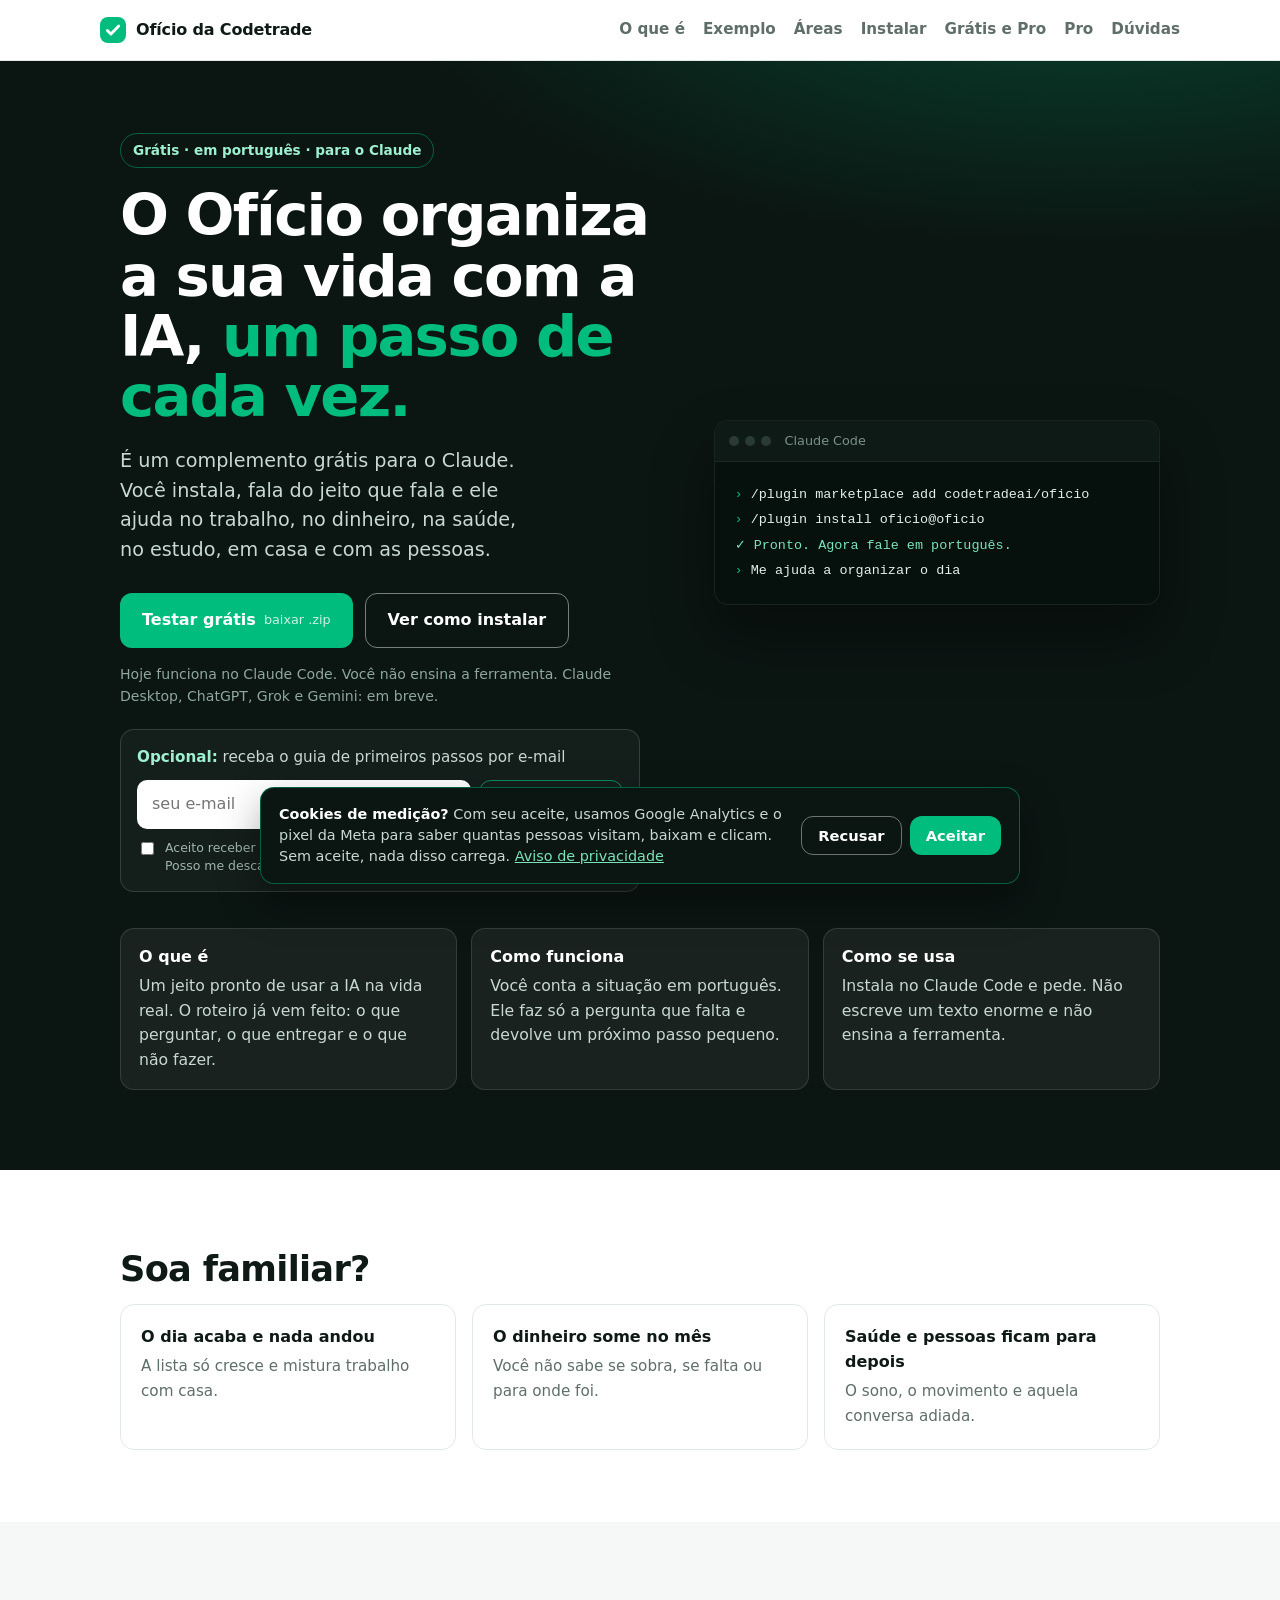
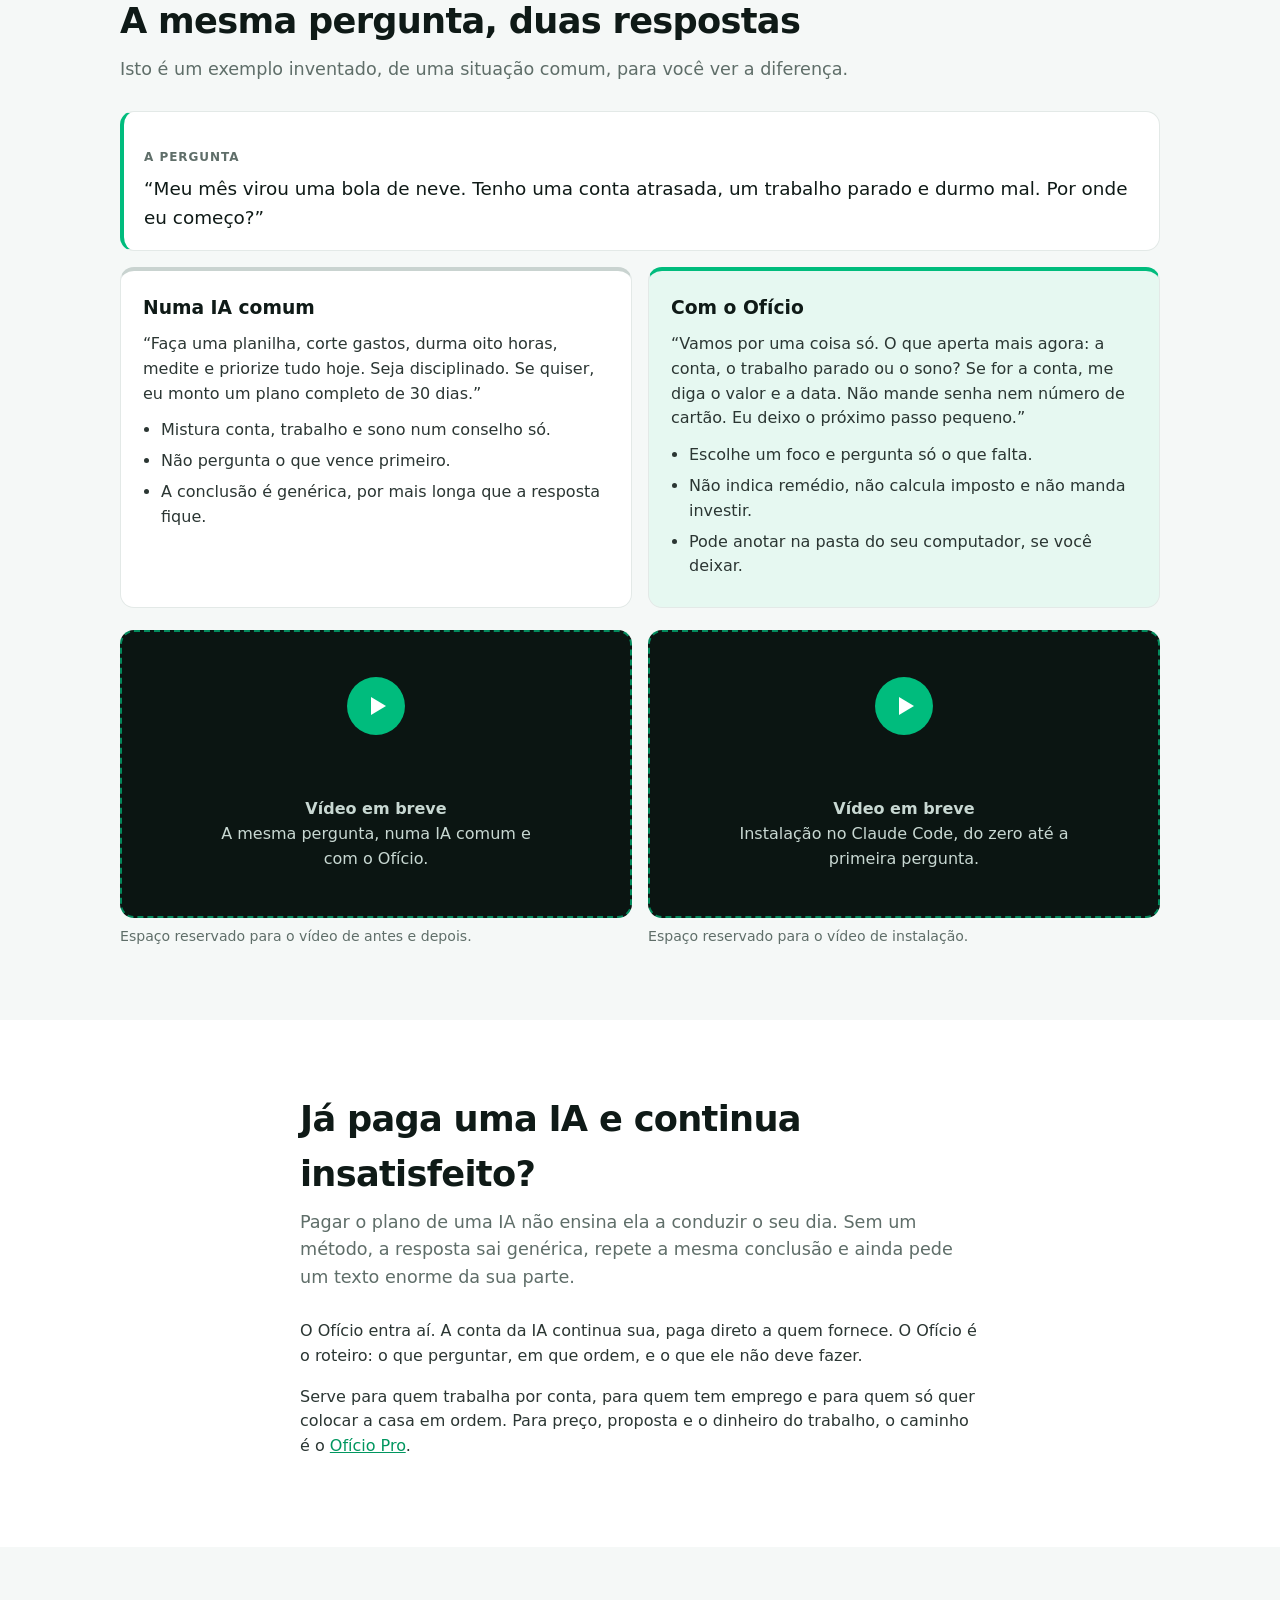
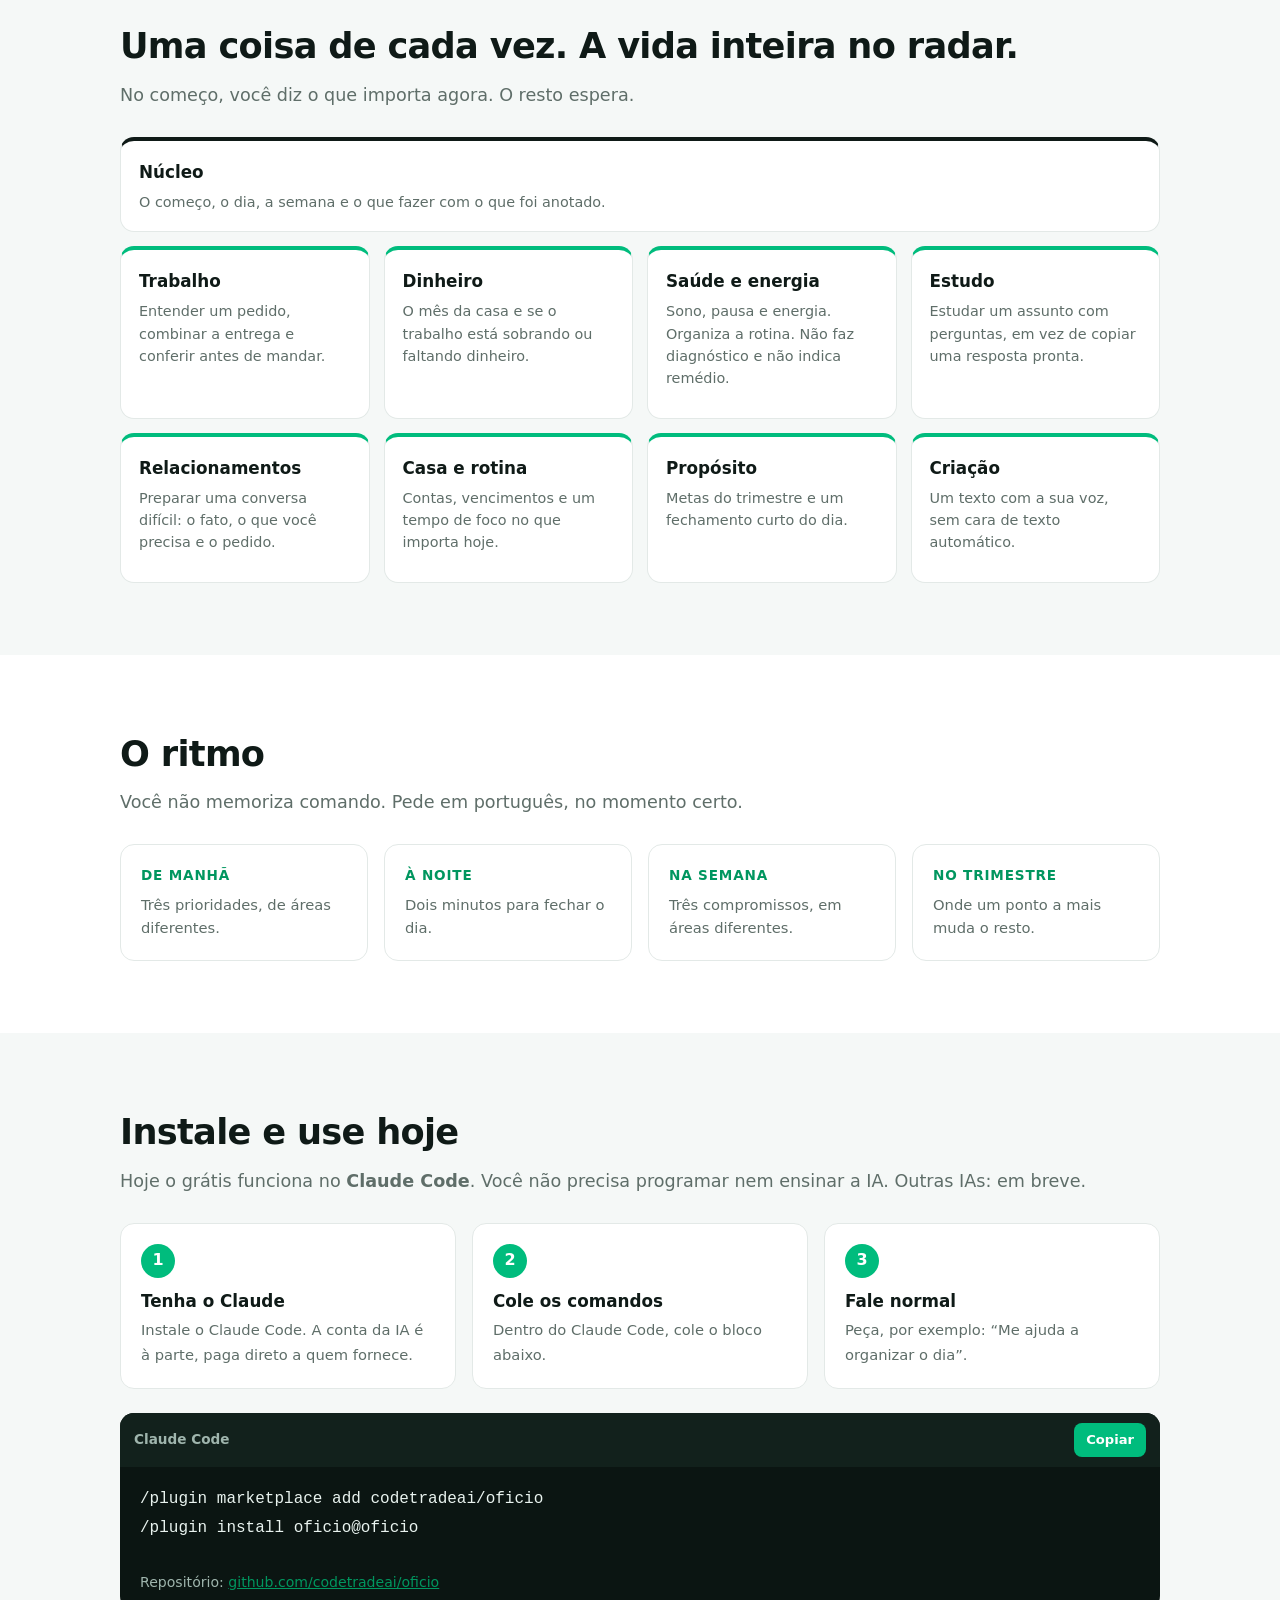
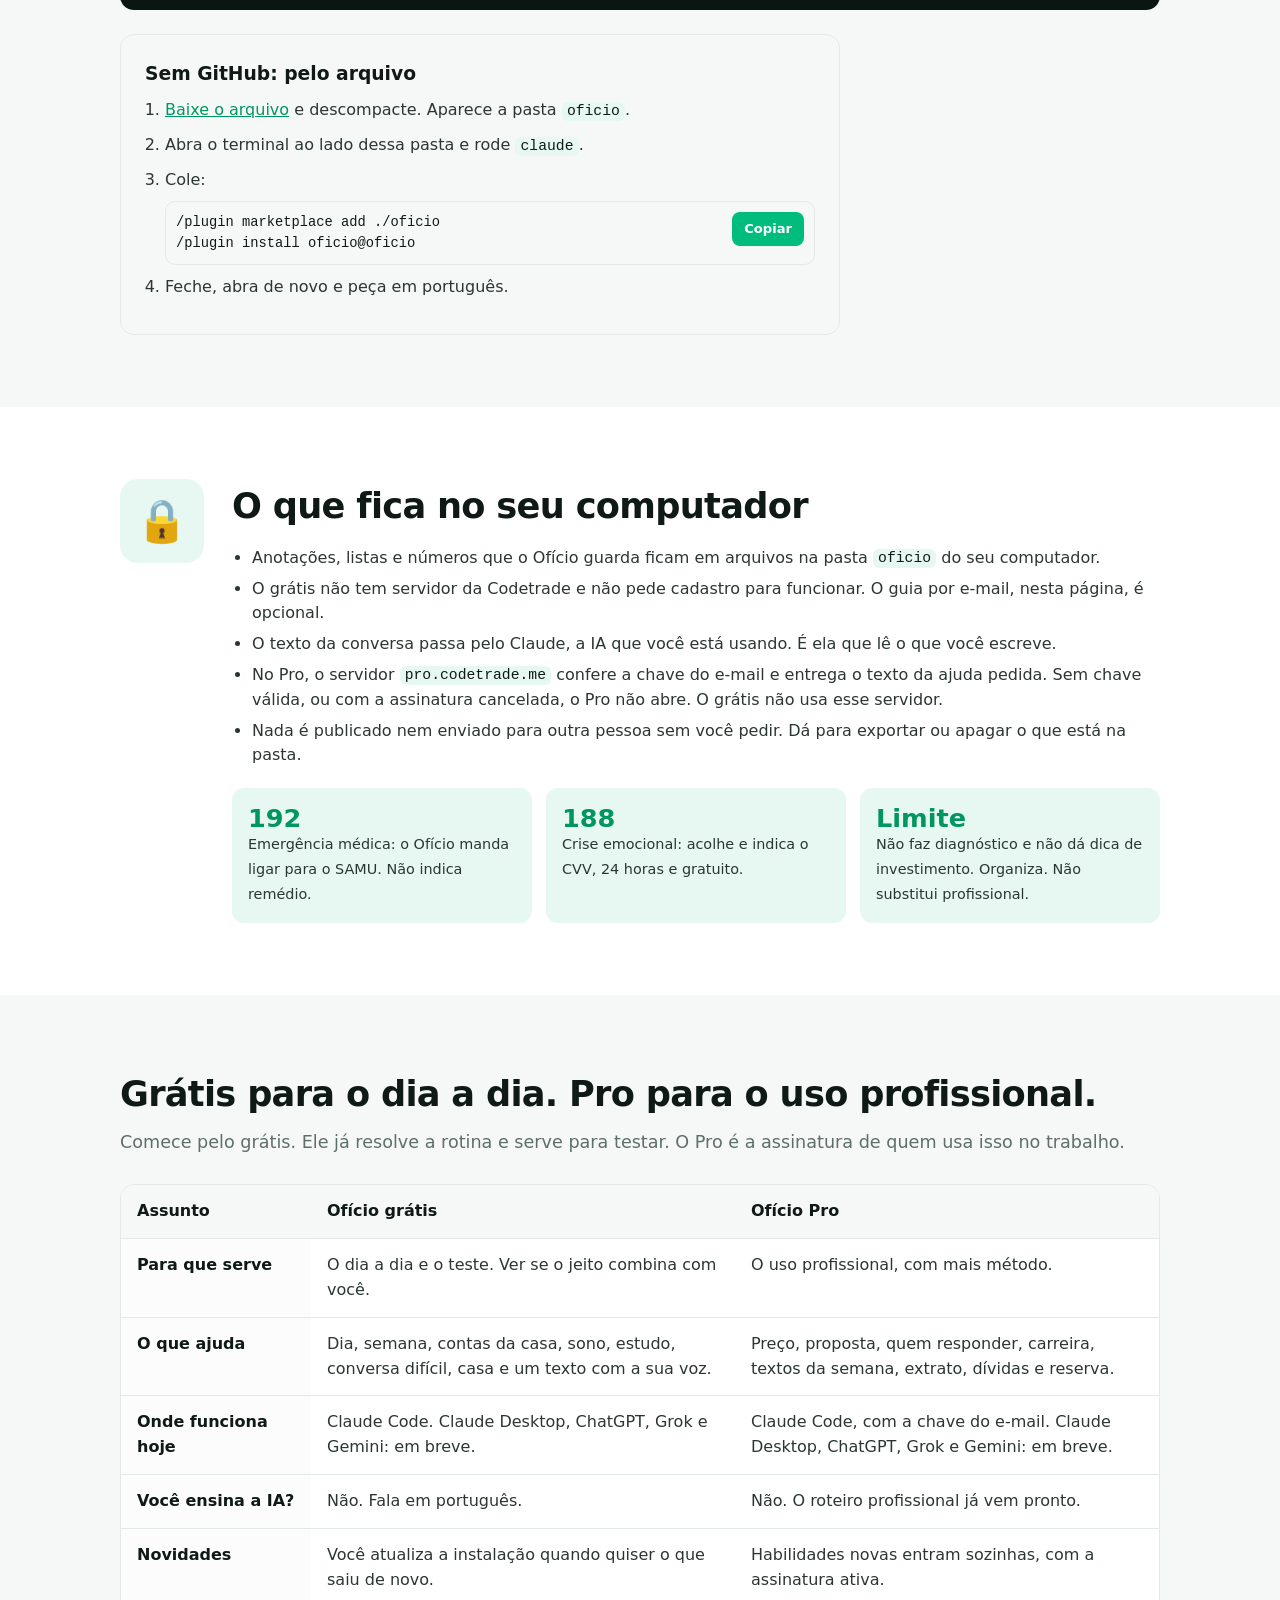
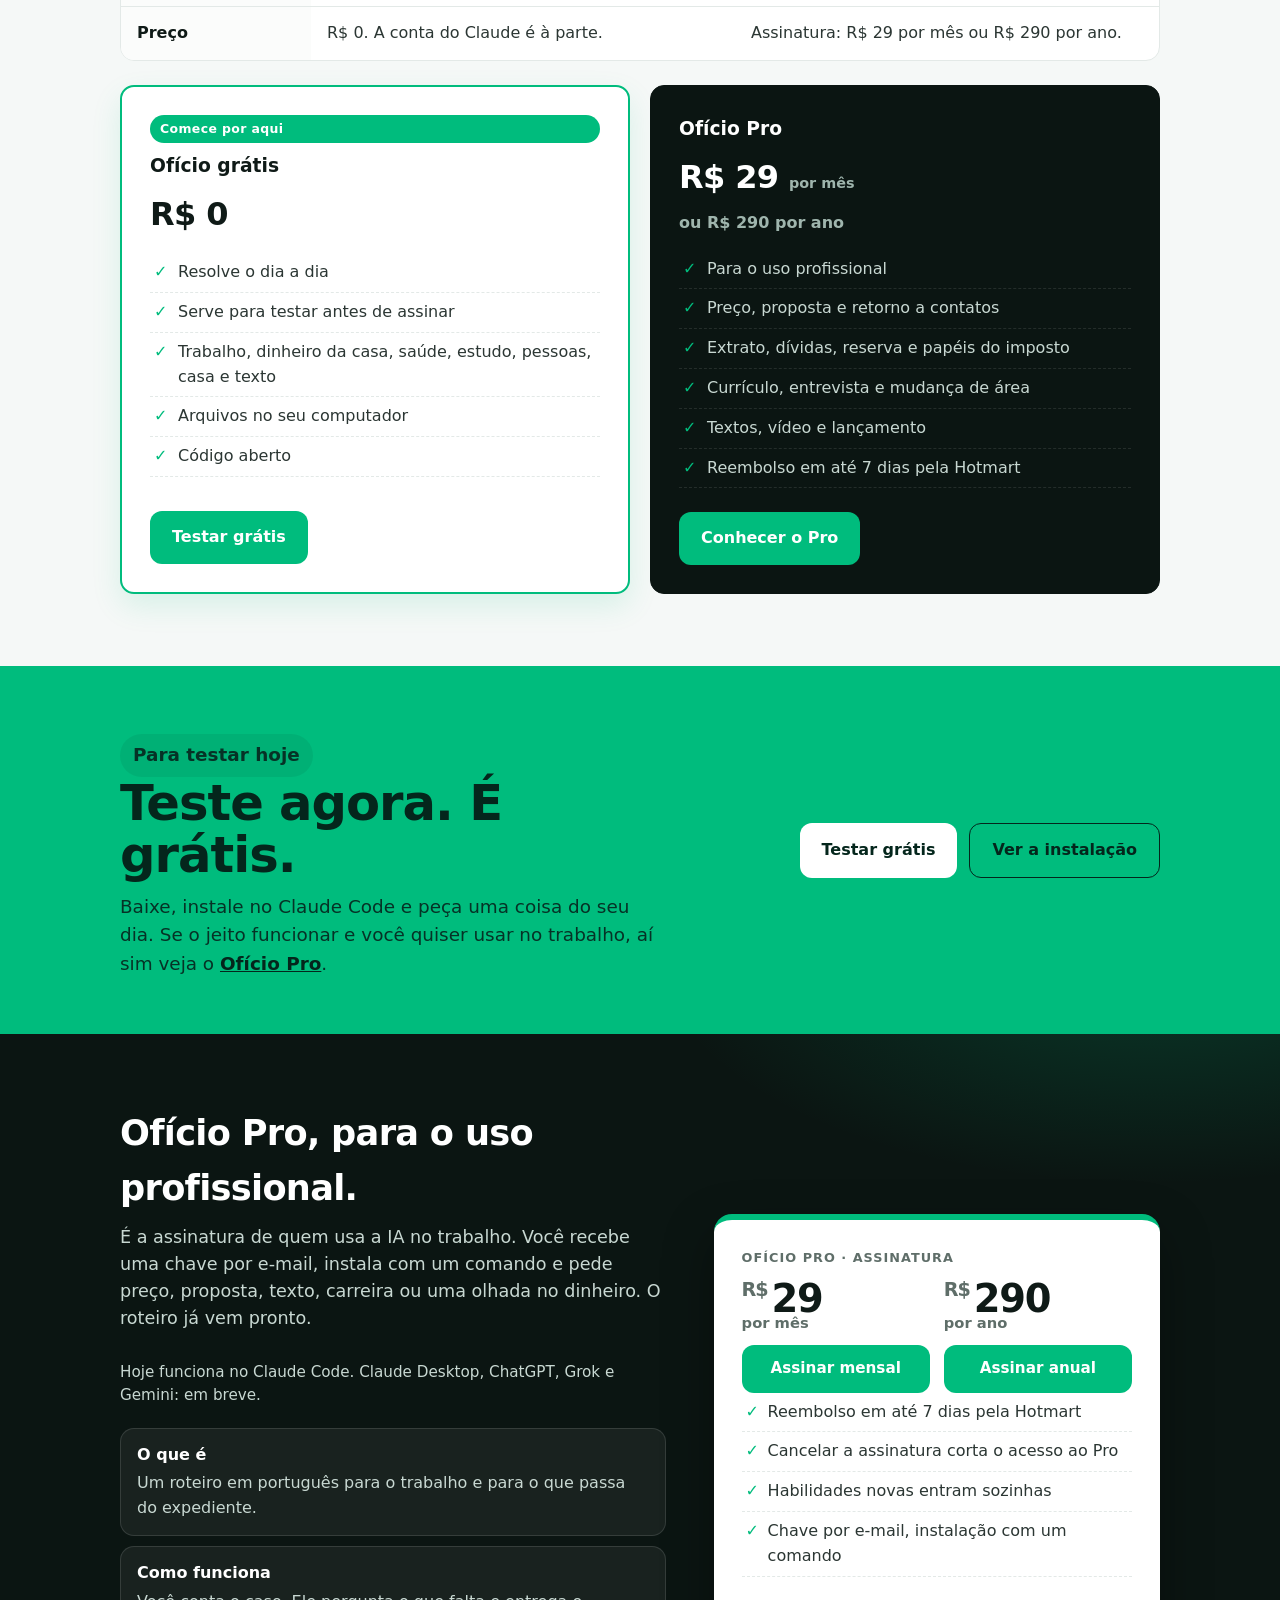
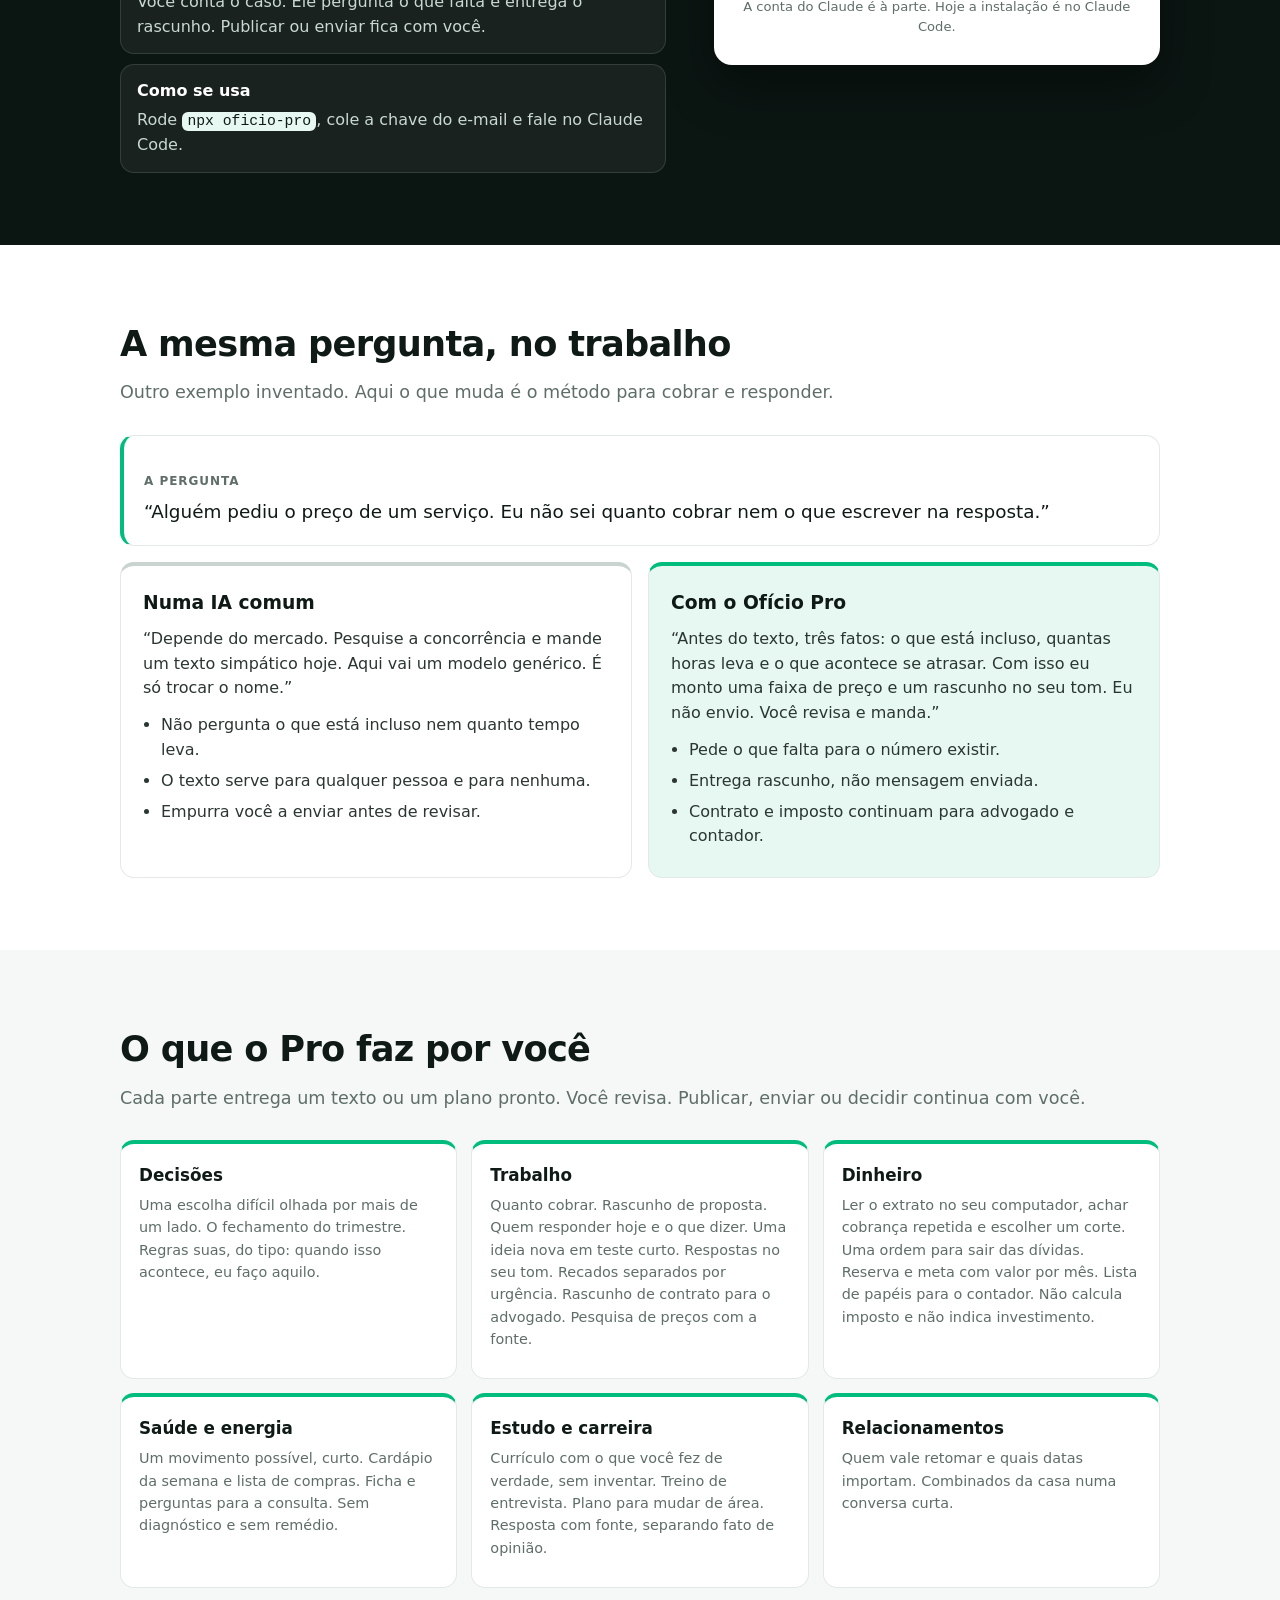
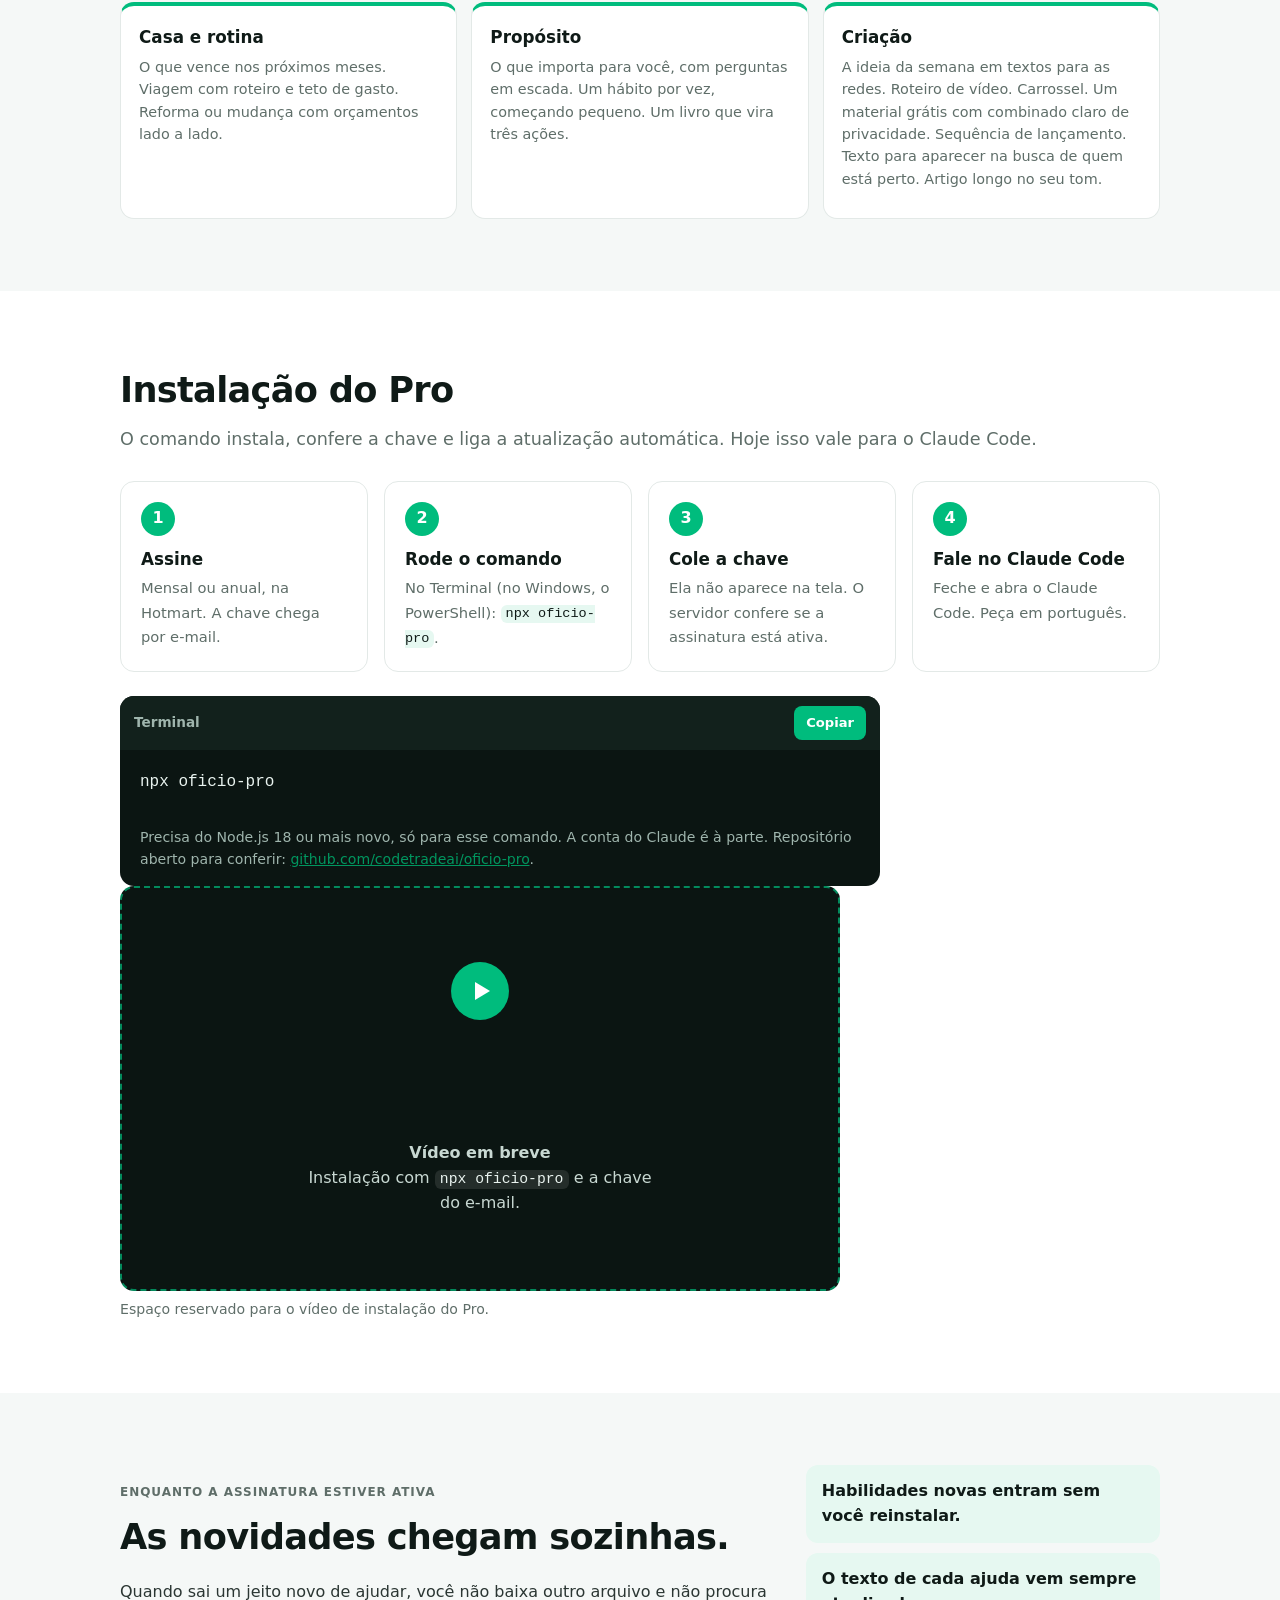
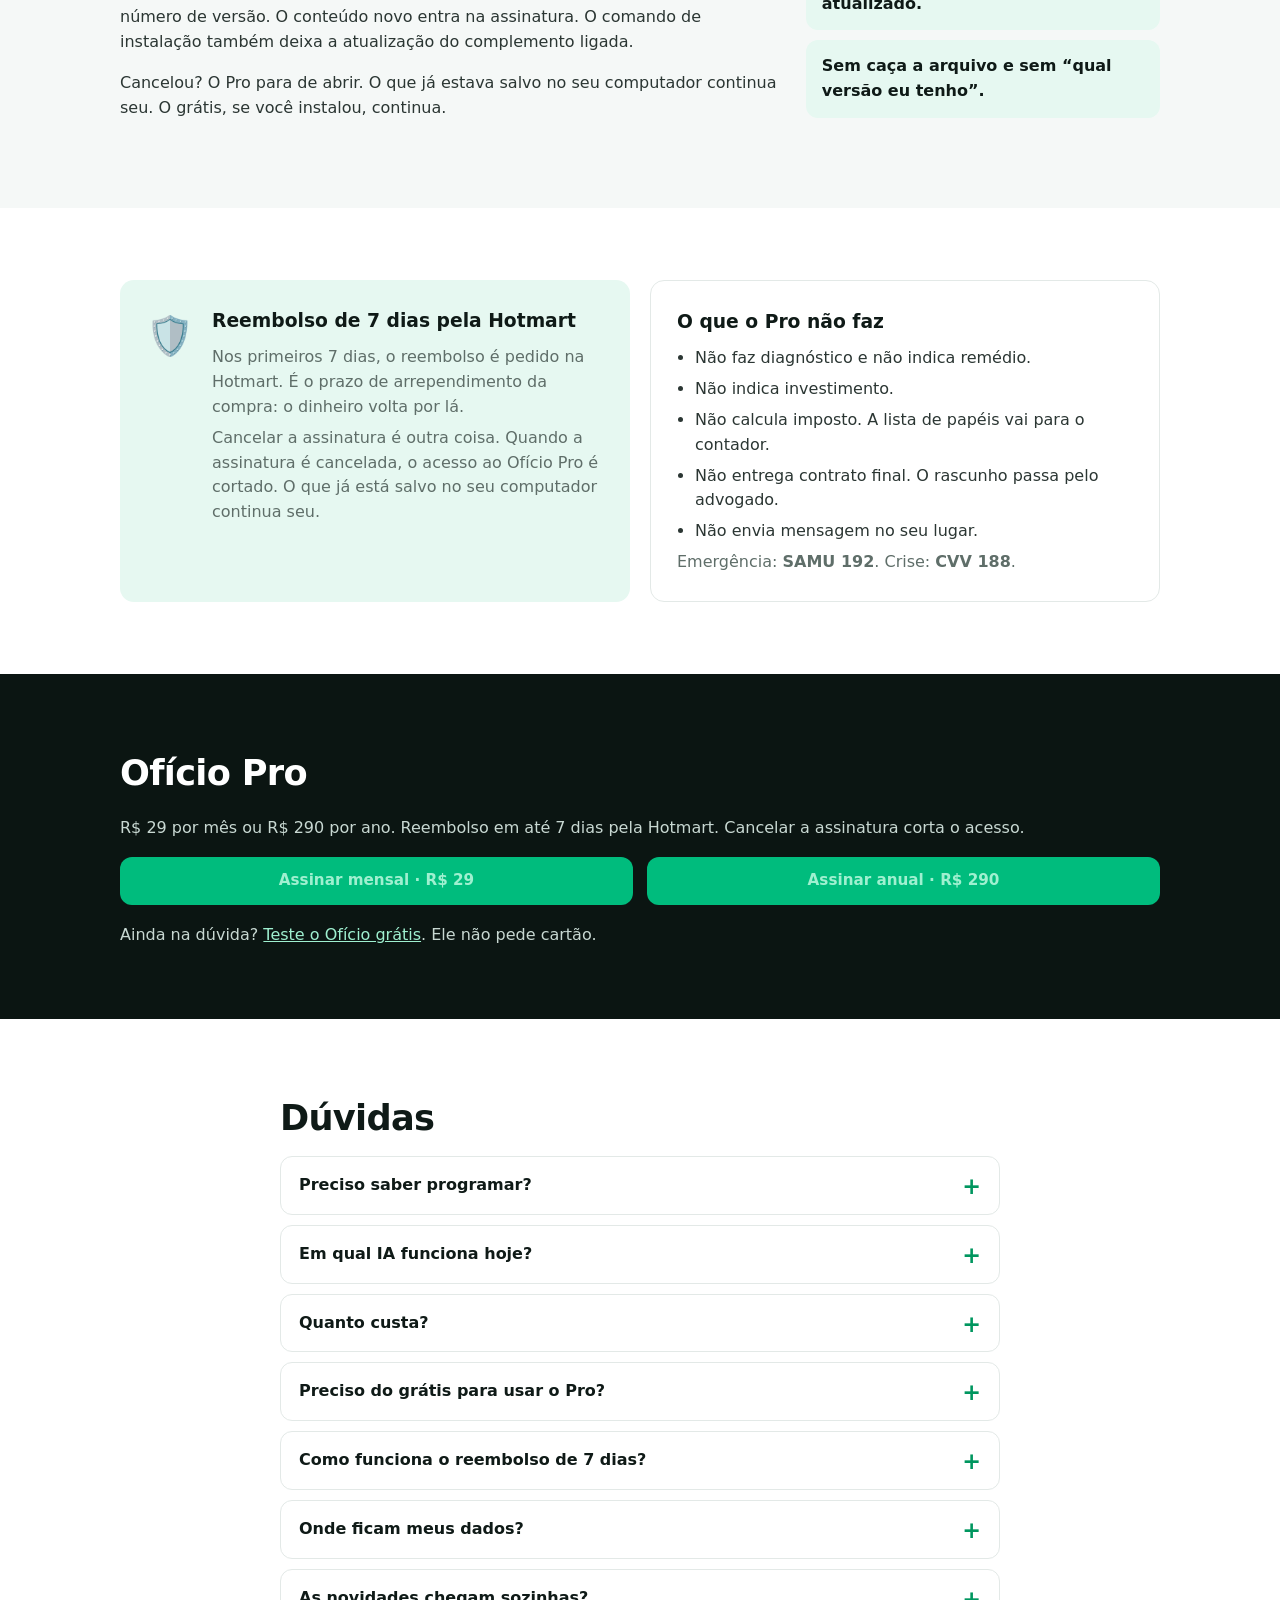
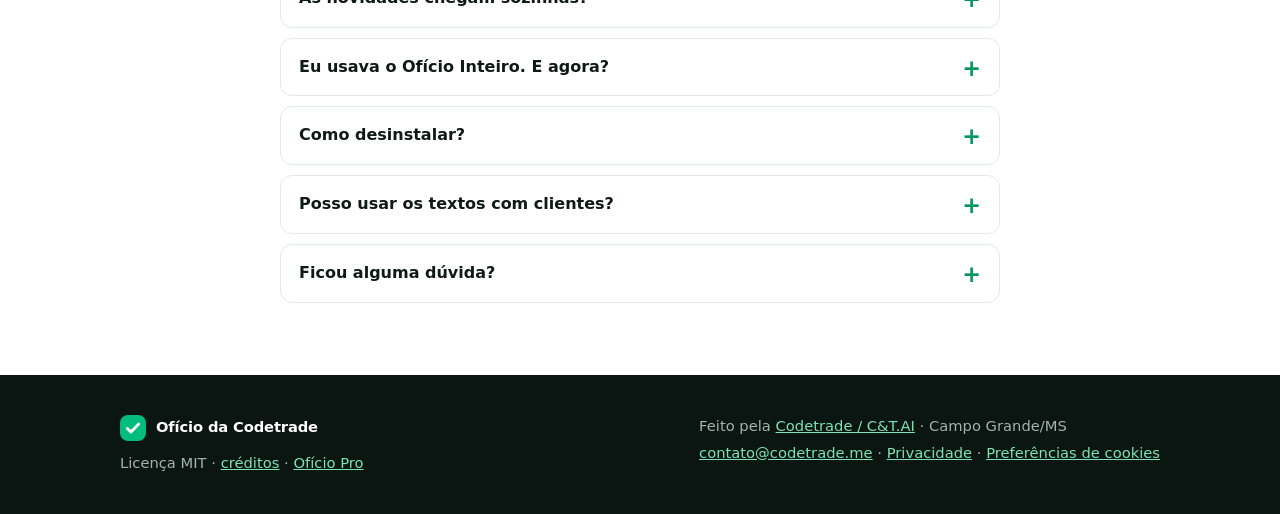
==== commit 3c9f5cc6: "Envia o guia pelo servidor do Ofício, sem o Brevo. O formulário pede um aceite separado dos cookies " ====
--- a/docs/index.html
+++ b/docs/index.html
@@ -43,22 +43,26 @@
           <a class="btn btn-sec" href="#instalar">Ver como instalar</a>
         </div>
         <p class="mini">Hoje funciona no Claude Code. Você não ensina a ferramenta. Claude Desktop, ChatGPT, Grok e Gemini: em breve.</p>
-        <!-- Captura opcional (Brevo): o download acima NÃO depende deste formulário. Com JS, envia por fetch e mostra a mensagem aqui; sem JS, POST normal. -->
-        <form class="captura" data-evento="cadastro_guia" action="https://55aa7422.sibforms.com/serve/[base64]" method="post" target="_blank" aria-labelledby="captura-titulo">
+        <!-- Captura opcional do guia. O download acima NÃO depende deste formulário. O aceite daqui é só para e-mails, separado dos cookies de medição. -->
+        <form class="captura" id="captura-guia" method="post" action="#guia" aria-labelledby="captura-titulo" aria-describedby="captura-msg">
           <p class="captura-titulo" id="captura-titulo"><b>Opcional:</b> receba o guia de primeiros passos por e-mail</p>
-          <div class="captura-linha">
-            <label class="sr" for="captura-email">Seu e-mail</label>
-            <input id="captura-email" type="email" name="EMAIL" placeholder="seu e-mail" autocomplete="email" required>
-            <button class="btn btn-guia" type="submit">Quero o guia</button>
+          <div class="captura-campos">
+            <div class="captura-linha">
+              <label class="sr" for="captura-email">Seu e-mail</label>
+              <input id="captura-email" type="email" name="email" placeholder="seu e-mail" autocomplete="email" maxlength="254" required>
+              <button class="btn btn-guia" type="submit">Quero o guia</button>
+            </div>
+            <div class="captura-lgpd">
+              <input type="checkbox" id="captura-consentimento" name="consentimento" value="true" required>
+              <span><label for="captura-consentimento">Aceito receber o guia de primeiros passos e alguns e-mails do Ofício. Posso me descadastrar quando quiser.</label> <a href="privacidade.html">Aviso de privacidade</a>.</span>
+            </div>
+            <div class="captura-isca" aria-hidden="true">
+              <label for="captura-website">Website</label>
+              <input id="captura-website" type="text" name="website" tabindex="-1" autocomplete="off" value="">
+            </div>
           </div>
-          <label class="captura-lgpd">
-            <input type="checkbox" id="captura-lgpd" required>
-            <span>Aceito receber da Codetrade 3 e-mails em 7 dias sobre o Ofício (primeiros passos, um exemplo de uso e o Ofício Pro). Posso cancelar a qualquer momento pelo link no rodapé. <a href="privacidade.html">Aviso de privacidade</a>.</span>
-          </label>
-          <input type="text" name="email_address_check" value="" class="sr" tabindex="-1" autocomplete="off" aria-hidden="true">
-          <input type="hidden" name="locale" value="pt">
-          <input type="hidden" name="html_type" value="simple">
-          <p class="captura-ok" role="status" hidden>Inscrição feita! Você vai receber o guia no seu e-mail.</p>
+          <p class="captura-msg" id="captura-msg" role="status" aria-live="polite" aria-atomic="true" tabindex="-1"></p>
+          <noscript><p class="captura-msg erro">Para pedir o guia por aqui, o JavaScript precisa estar ligado. O download do Ofício grátis não depende disso.</p></noscript>
         </form>
       </div>
       <div class="term" aria-label="Exemplo de instalação no Claude Code">
--- a/docs/assets/style.css
+++ b/docs/assets/style.css
@@ -214,7 +214,7 @@
 
 /* captura opcional (hero) */
 .sr{position:absolute!important;width:1px;height:1px;padding:0;margin:-1px;overflow:hidden;clip:rect(0,0,0,0);white-space:nowrap;border:0}
-.captura{margin-top:22px;padding:16px;border:1px solid rgba(255,255,255,.14);border-radius:var(--raio);background:rgba(255,255,255,.04);max-width:520px}
+.captura{position:relative;margin-top:22px;padding:16px;border:1px solid rgba(255,255,255,.14);border-radius:var(--raio);background:rgba(255,255,255,.04);max-width:520px}
 .captura-titulo{margin:0 0 10px;font-size:.95rem;color:#c8d8d2}
 .captura-titulo b{color:#9ff0d0}
 .captura-linha{display:flex;gap:8px}
@@ -222,7 +222,16 @@
 .captura .btn{padding:11px 16px;font-size:.95rem;border:0;cursor:pointer;font-family:inherit}
 .captura-lgpd{display:flex;gap:8px;align-items:flex-start;margin-top:10px;font-size:.78rem;line-height:1.45;color:#9fb5ad}
 .captura-lgpd input{margin-top:3px;flex:none;accent-color:var(--verde)}
+.captura-lgpd label{font-weight:400;color:inherit}
 .captura-lgpd a{color:#7be3b9}
+.captura-isca{position:absolute;left:-10000px;top:0;width:1px;height:1px;overflow:hidden}
+.captura .btn:disabled{opacity:.65;cursor:wait}
+.captura-msg{margin:10px 0 0;padding:0;border-radius:10px;font-weight:700}
+.captura-msg:not(.ok):not(.erro){position:absolute;width:1px;height:1px;margin:-1px;padding:0;overflow:hidden;clip:rect(0,0,0,0)}
+.captura-msg.ok,.captura-msg.erro{padding:10px 12px}
+.captura-msg.ok{background:rgba(0,188,125,.15);color:#9ff0d0}
+.captura-msg.erro{background:#fff4d6;color:#6b5200}
+.captura-campos[hidden]{display:none!important}
 @media (max-width:480px){.captura-linha{flex-direction:column}.captura .btn{width:100%;justify-content:center}}
 .btn-guia{background:transparent;color:#fff;border:1.5px solid rgba(0,188,125,.7)!important}
 .btn-guia:hover{background:rgba(0,188,125,.15)}
@@ -238,7 +247,6 @@
 .link-cookies{background:none;border:0;padding:0;font:inherit;color:var(--verde-esc);text-decoration:underline;cursor:pointer}
 .rodape .link-cookies{color:#7be3b9}
 @media (max-width:600px){.consentimento{flex-direction:column;align-items:stretch}.consentimento-botoes .btn{flex:1;justify-content:center}}
-.captura-ok{margin:0;padding:10px 12px;border-radius:10px;background:rgba(0,188,125,.15);color:#9ff0d0;font-weight:700}
 .captura [hidden]{display:none!important}
 
 /* pular, foco, comparação, exemplo, vídeos, chamada do grátis */
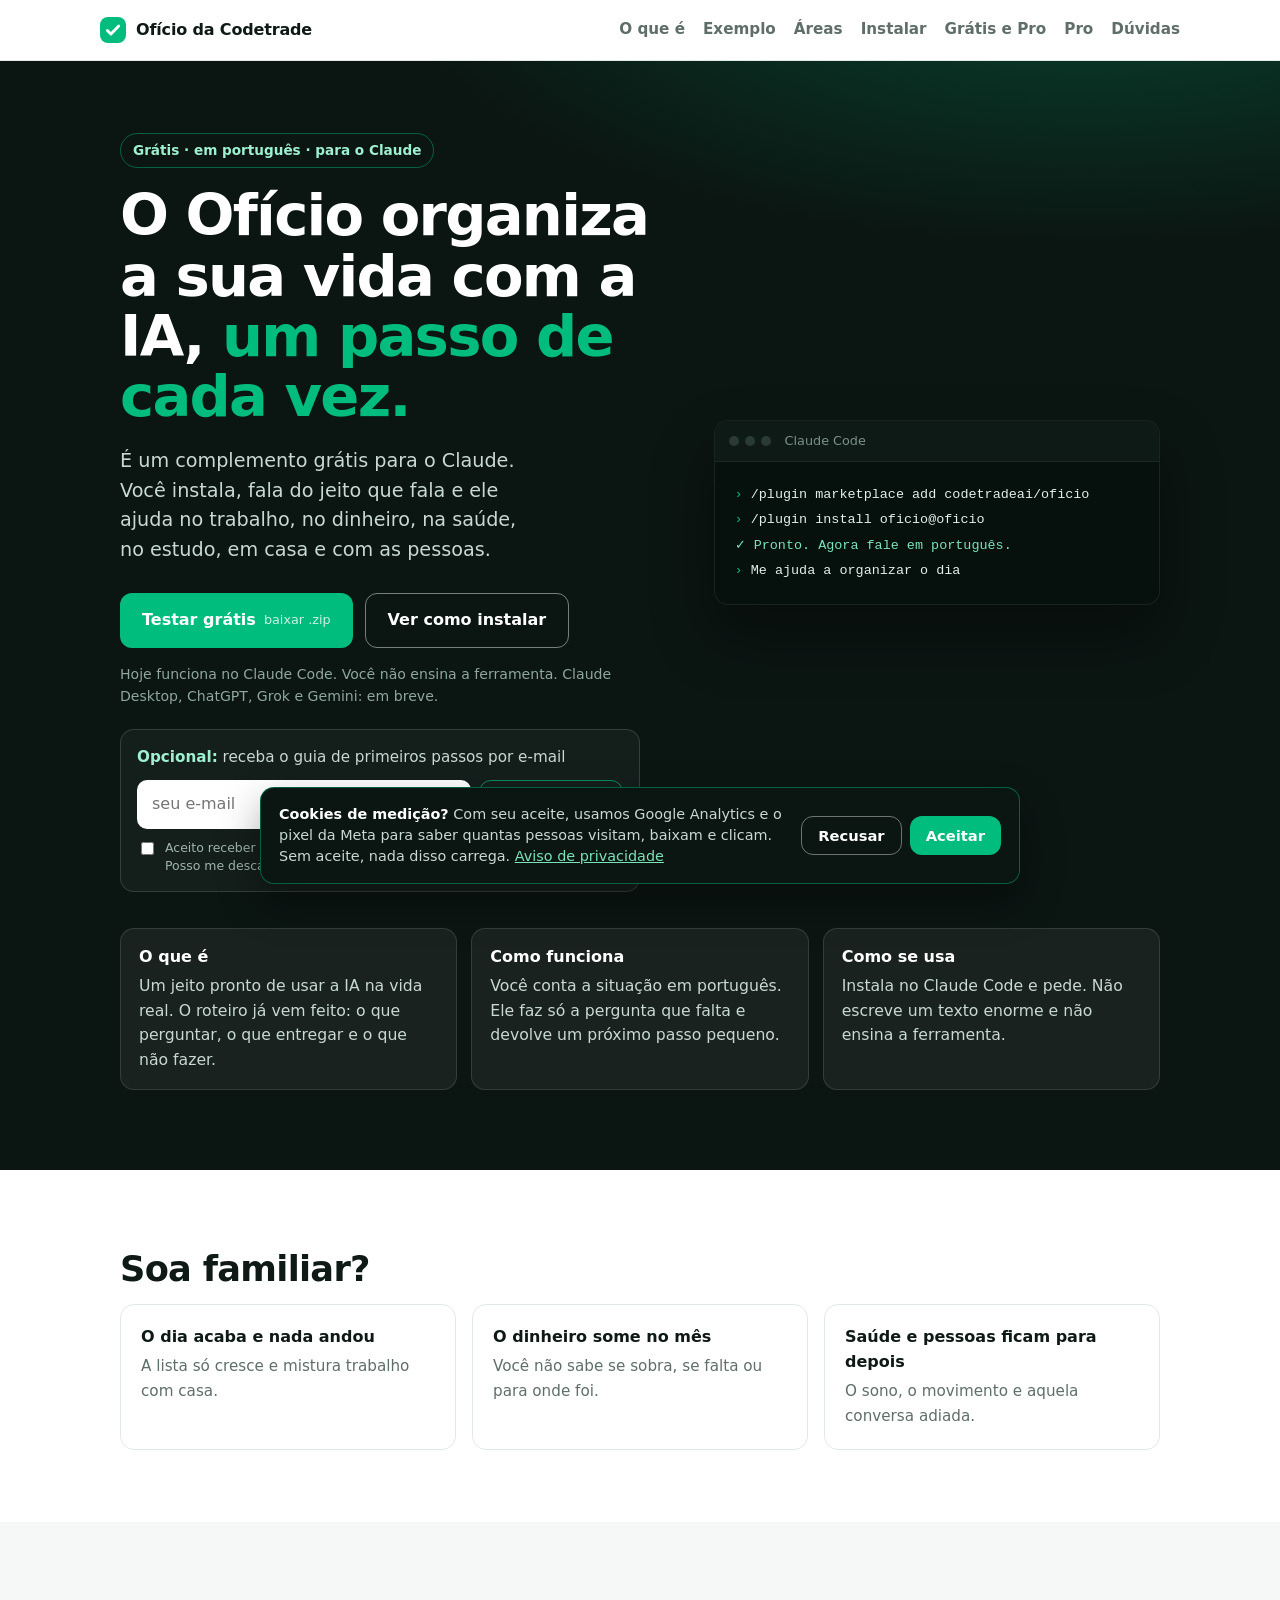
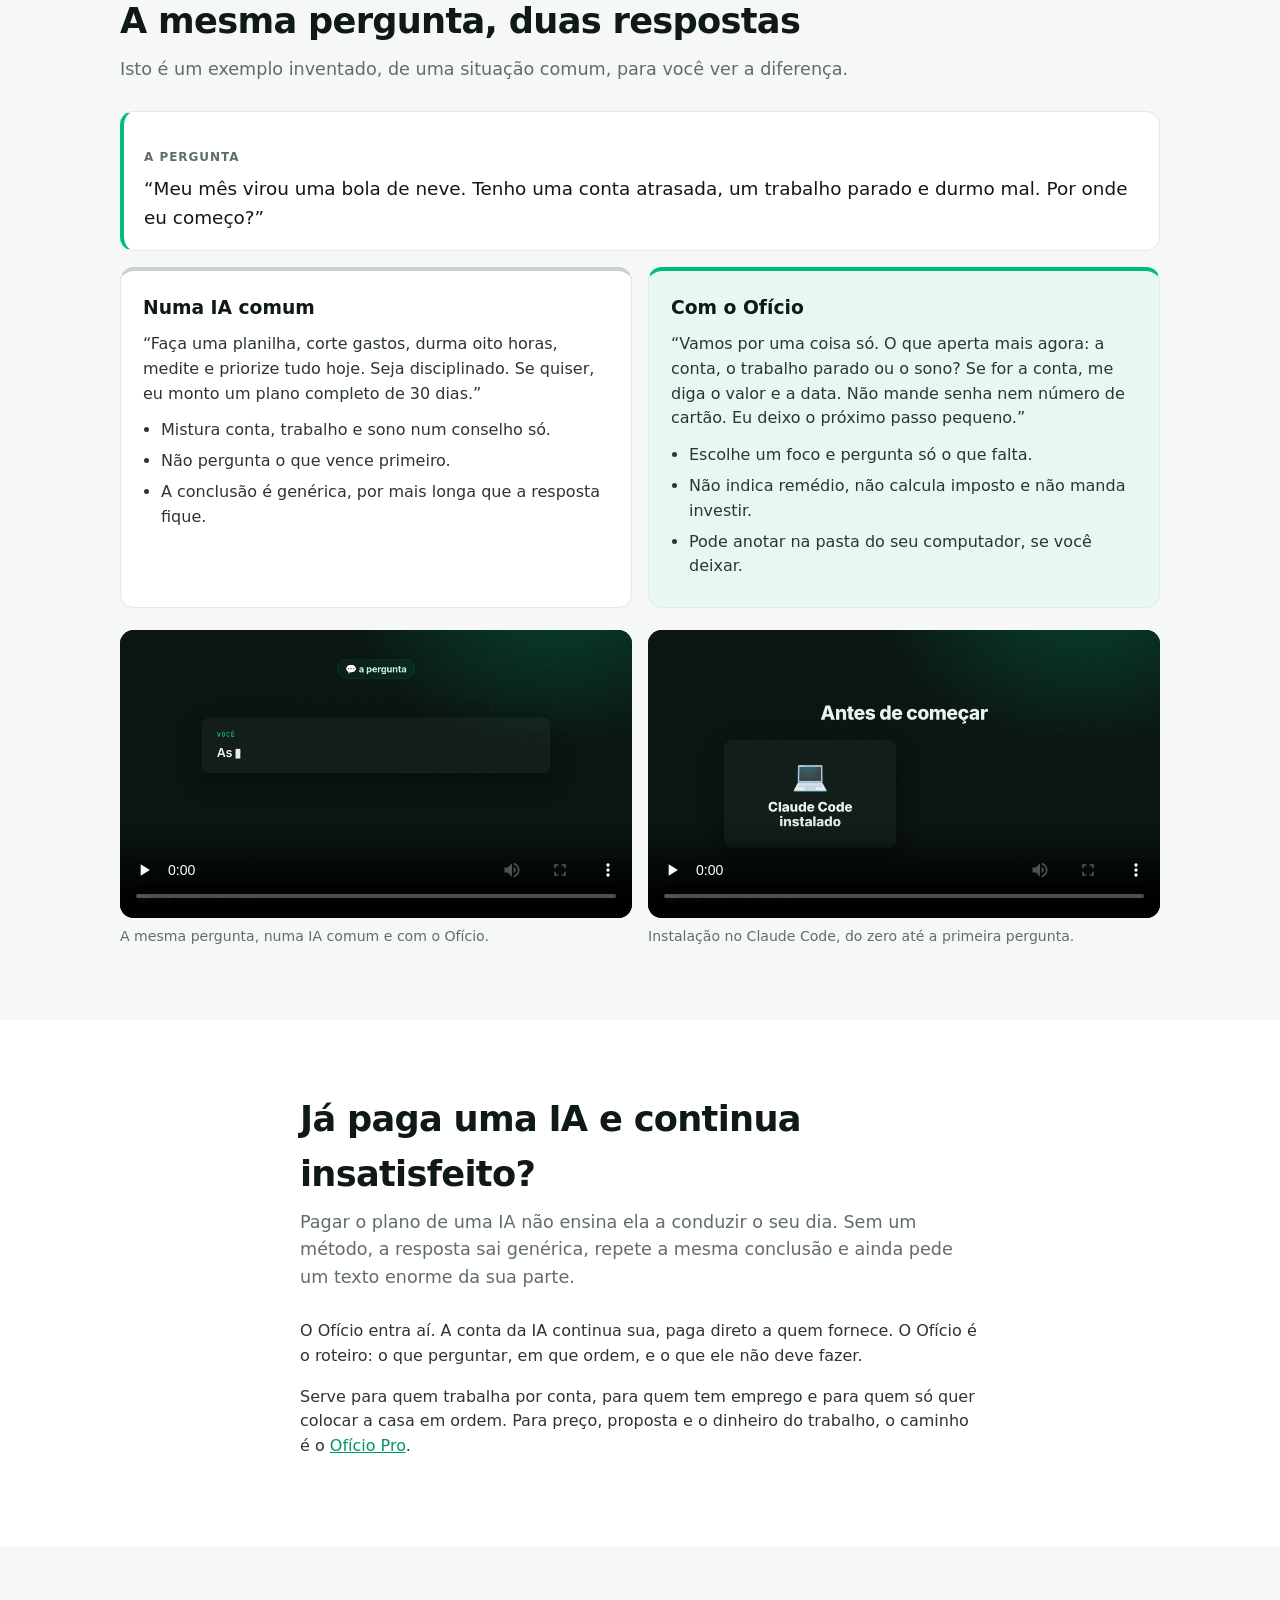
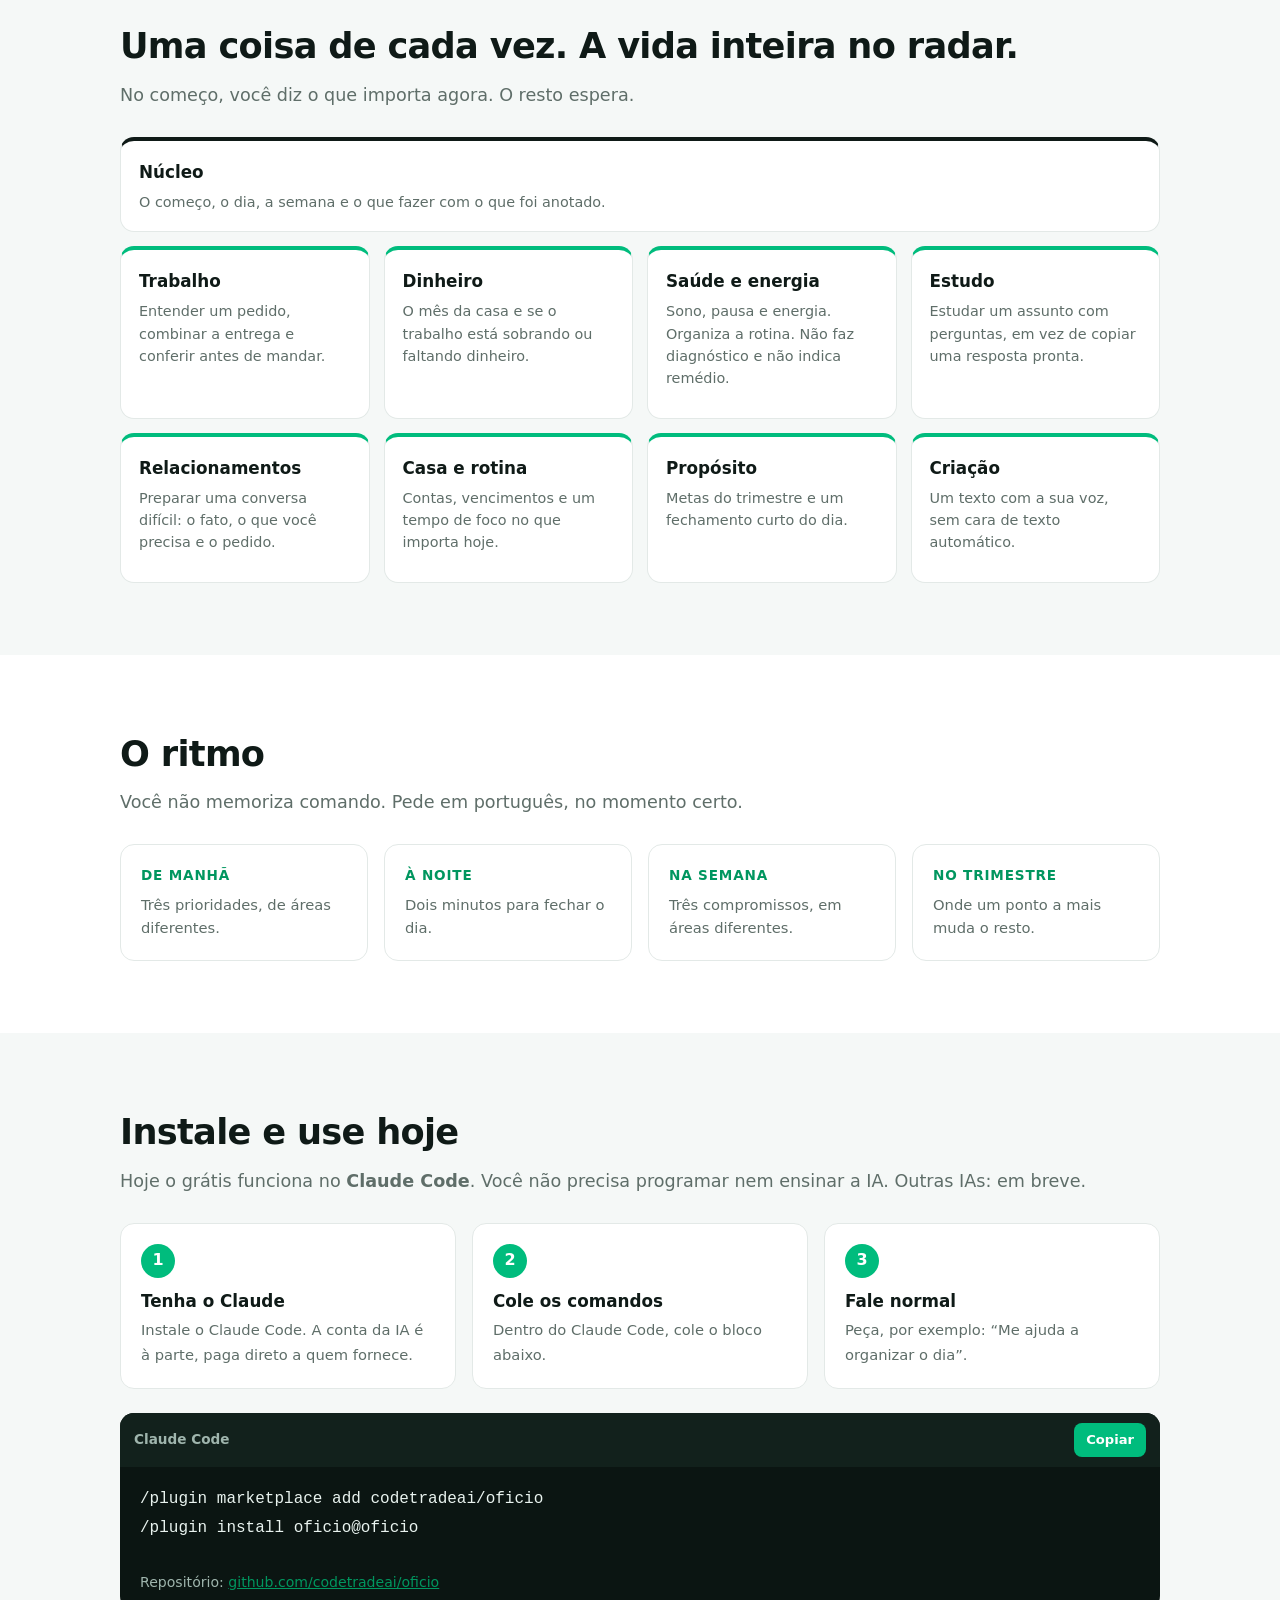
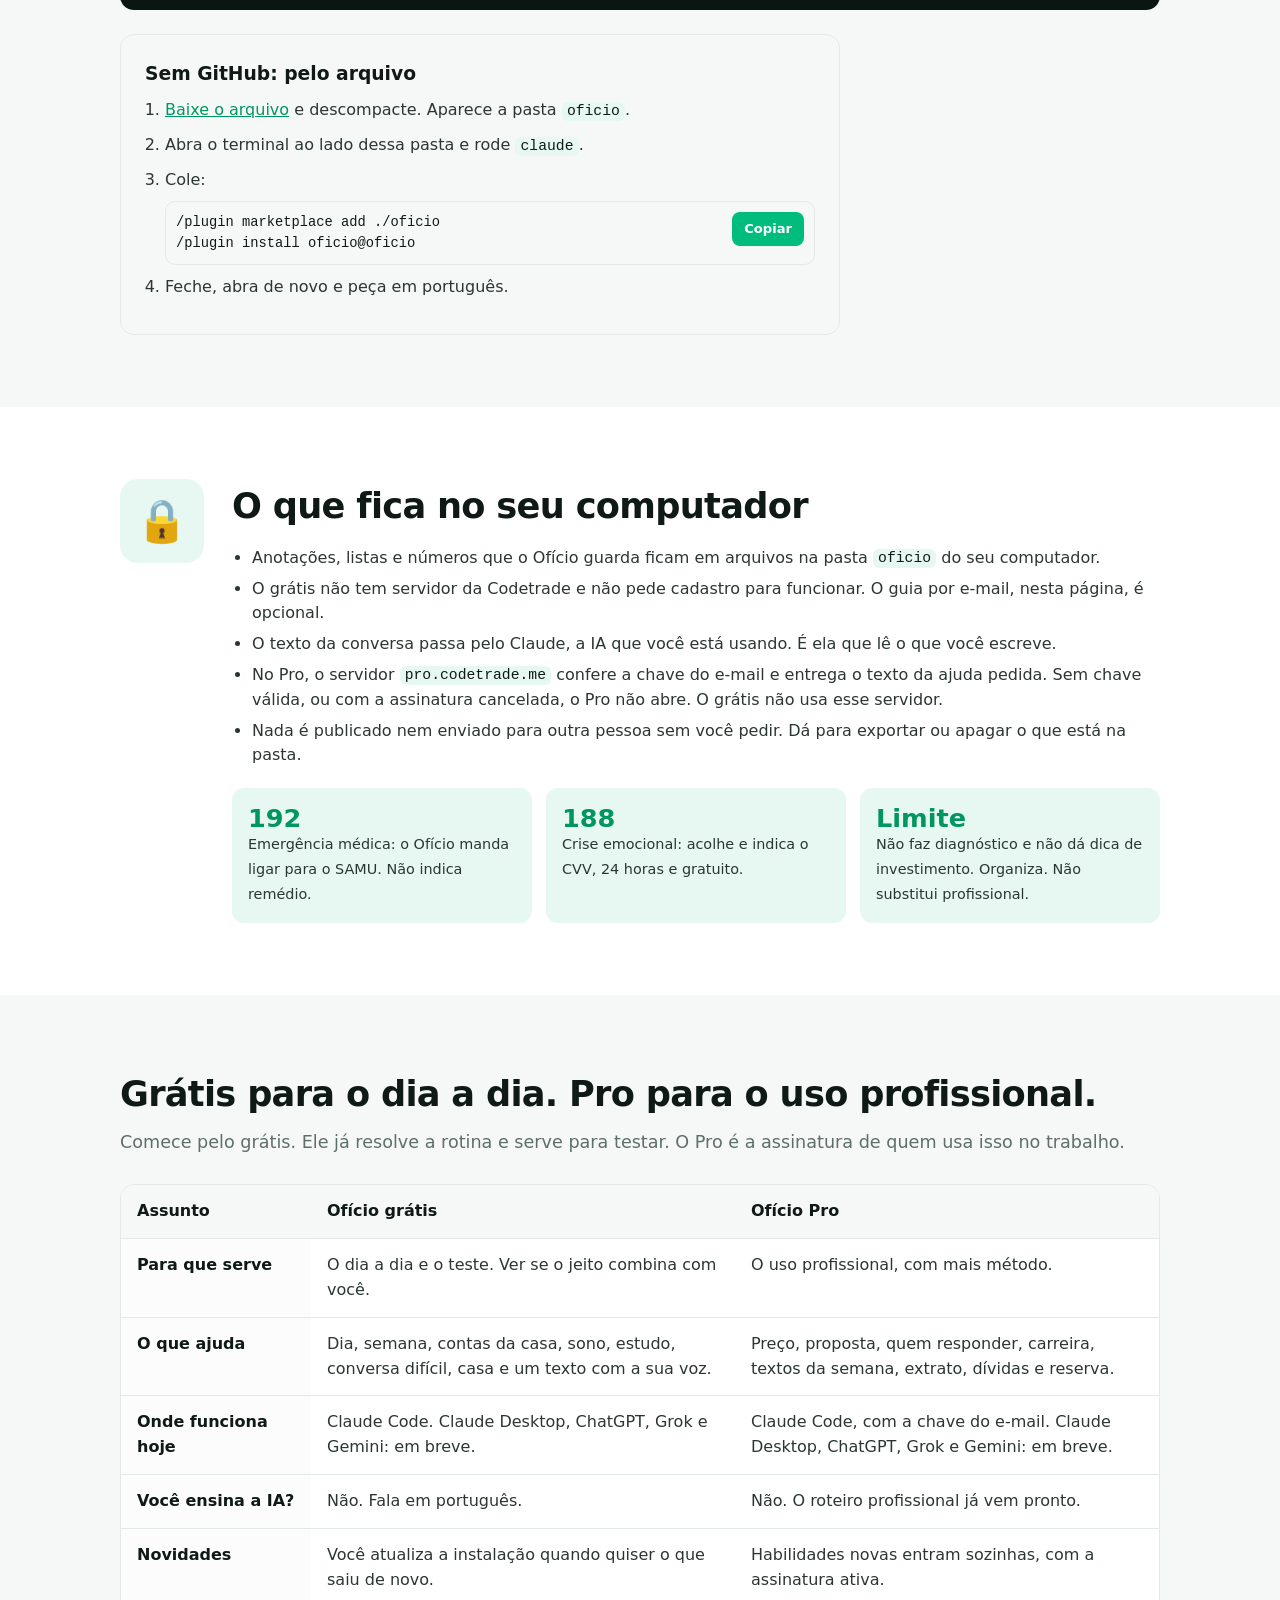
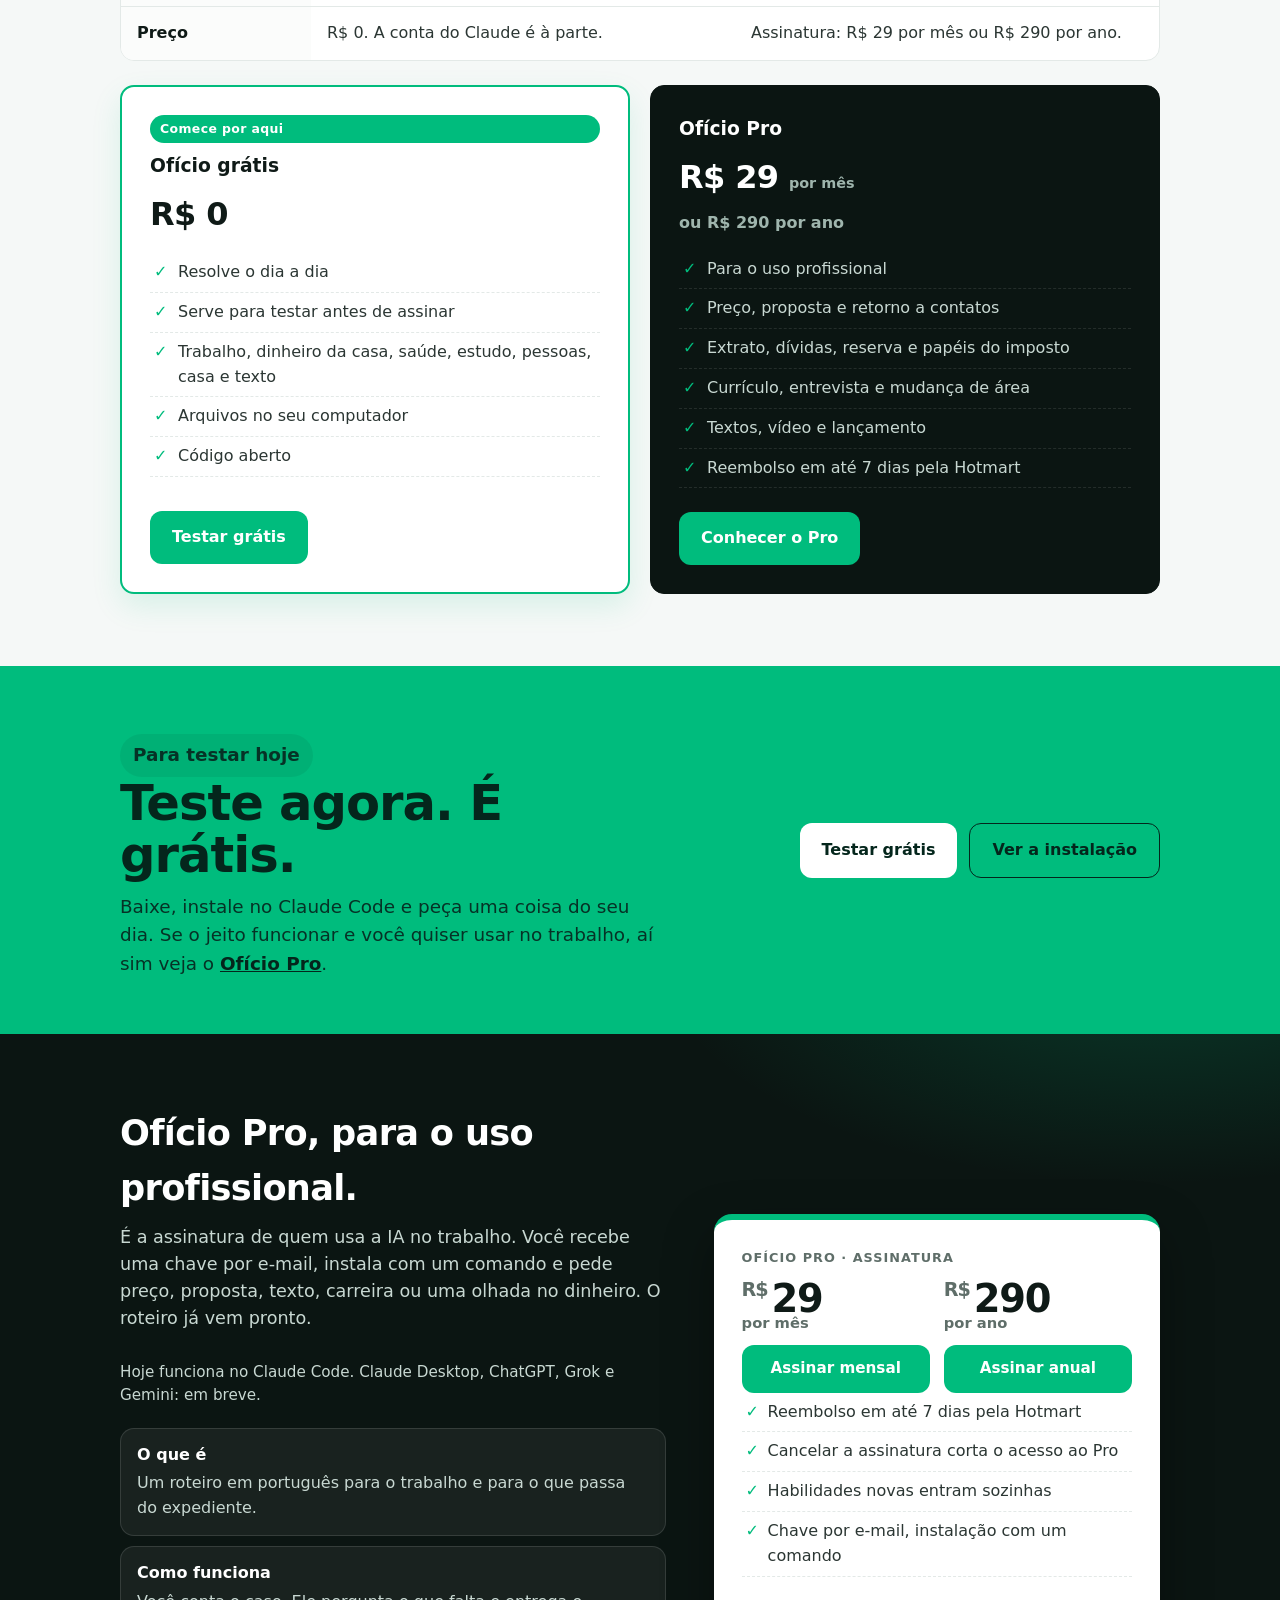
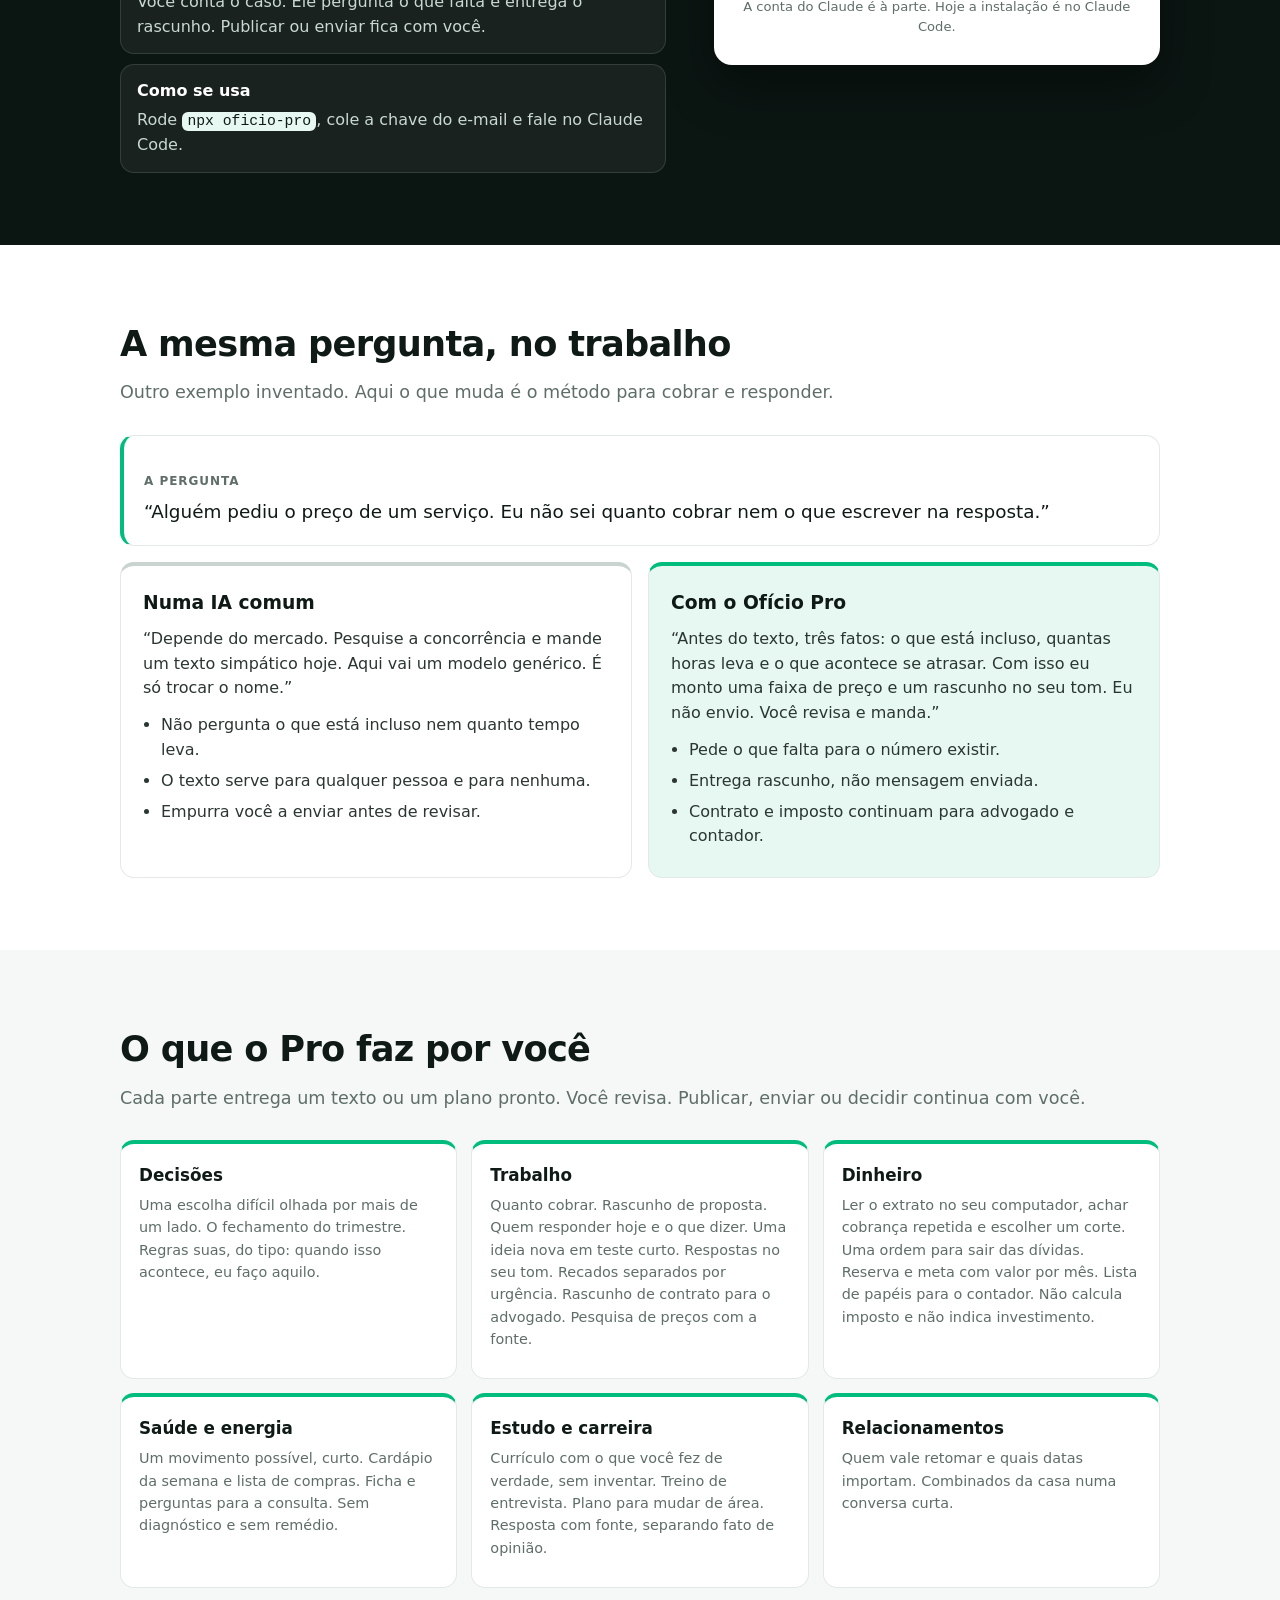
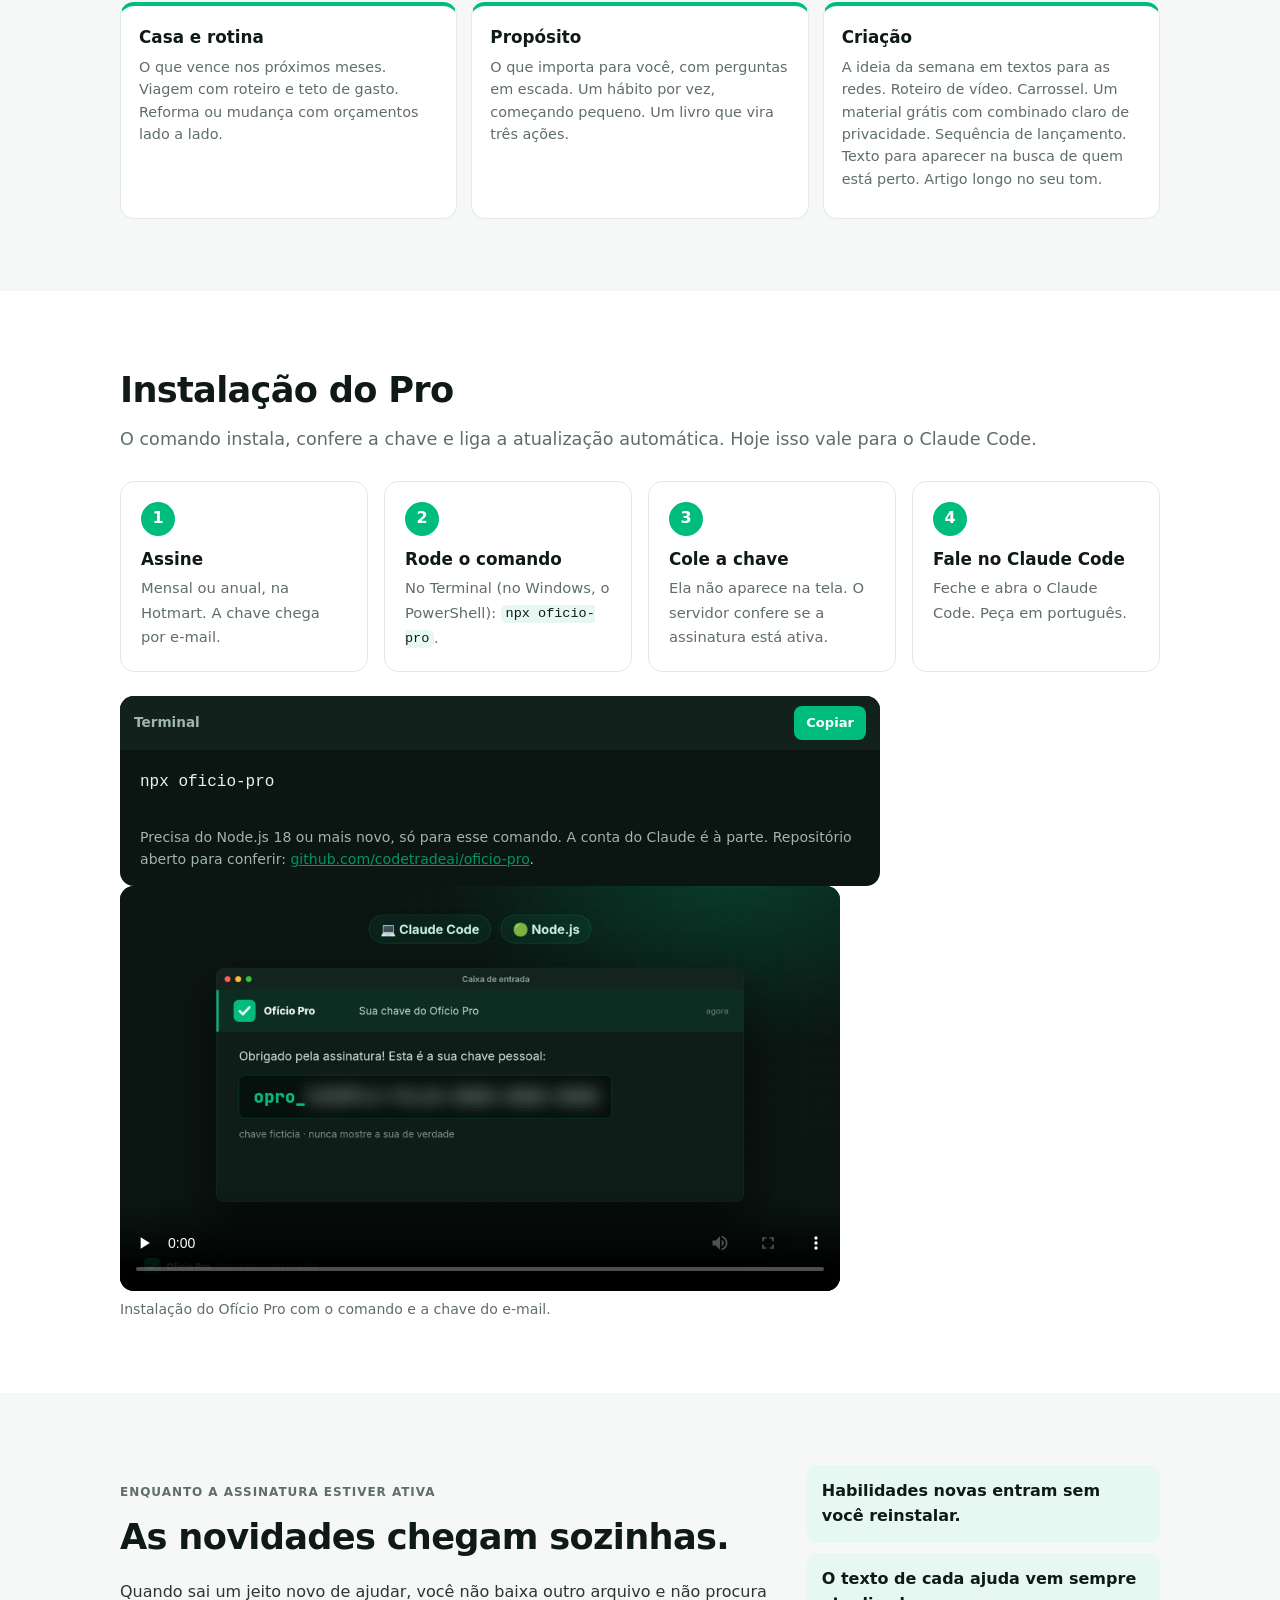
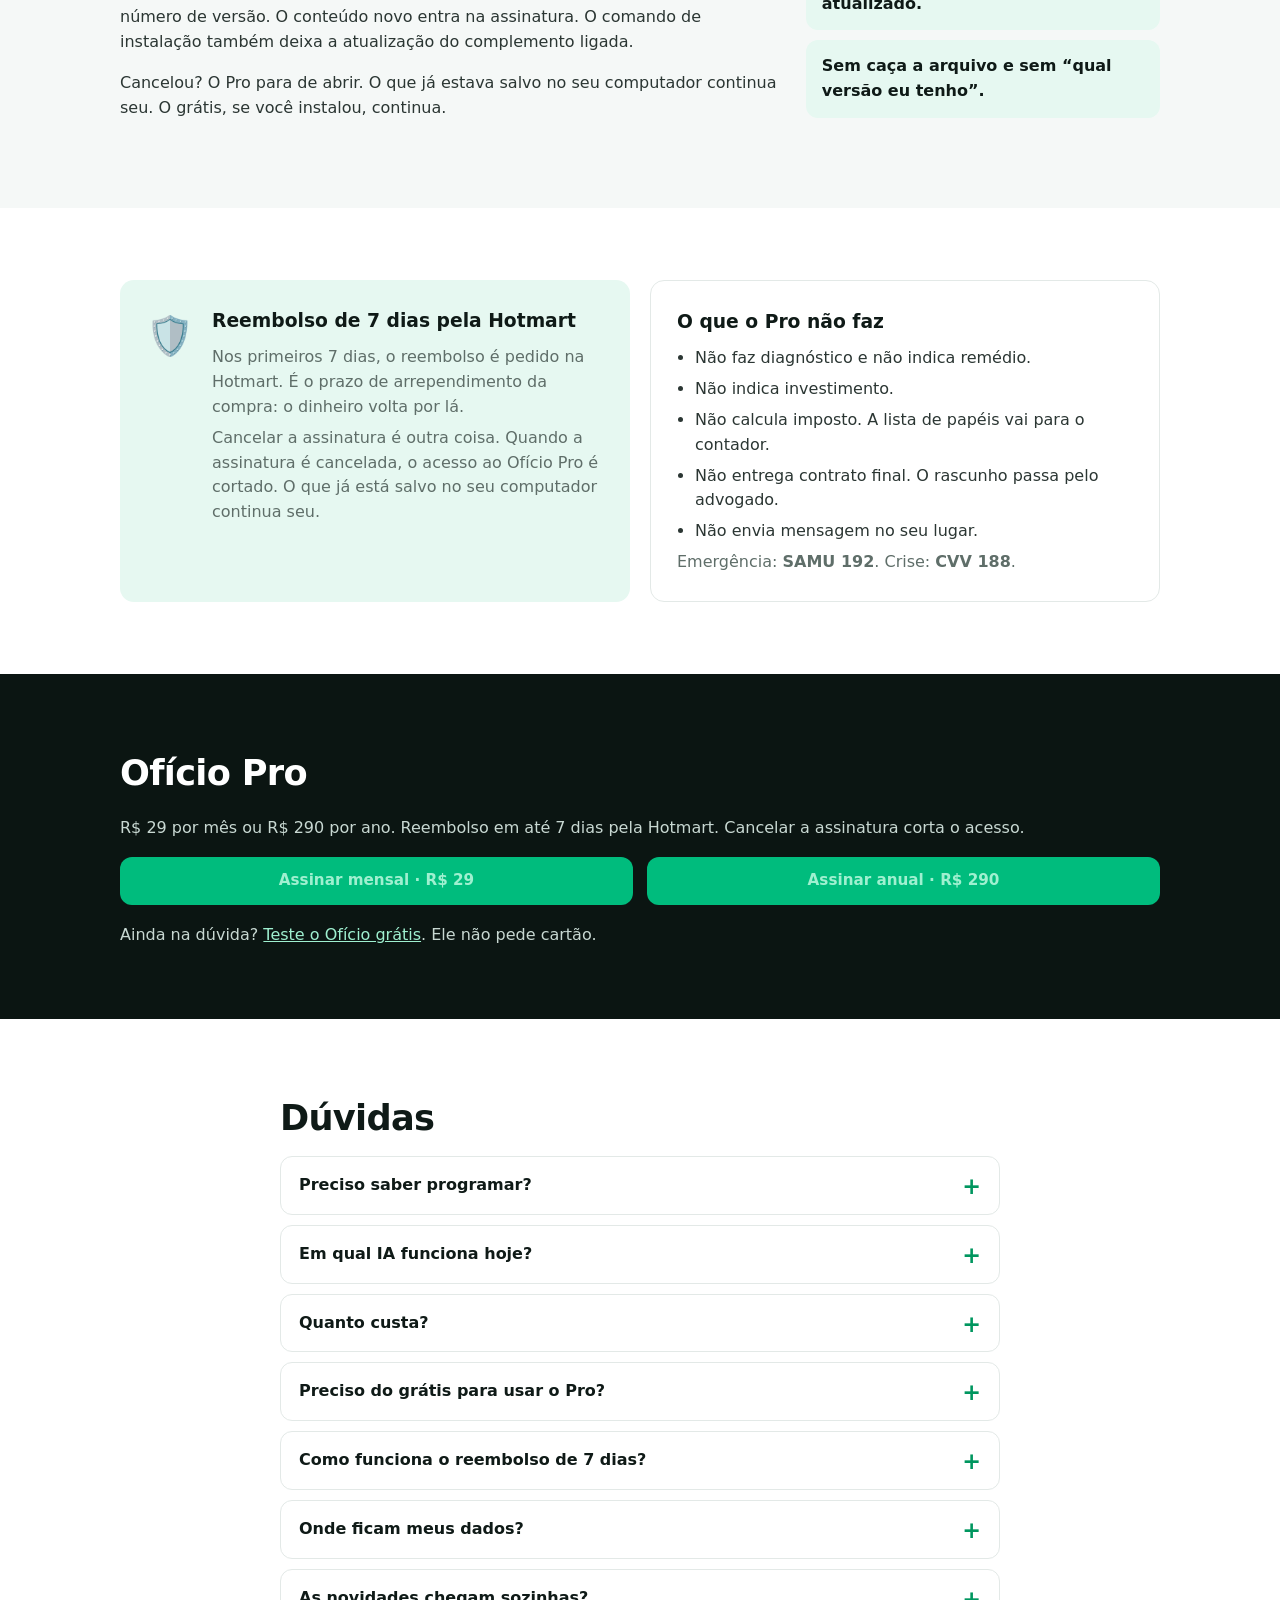
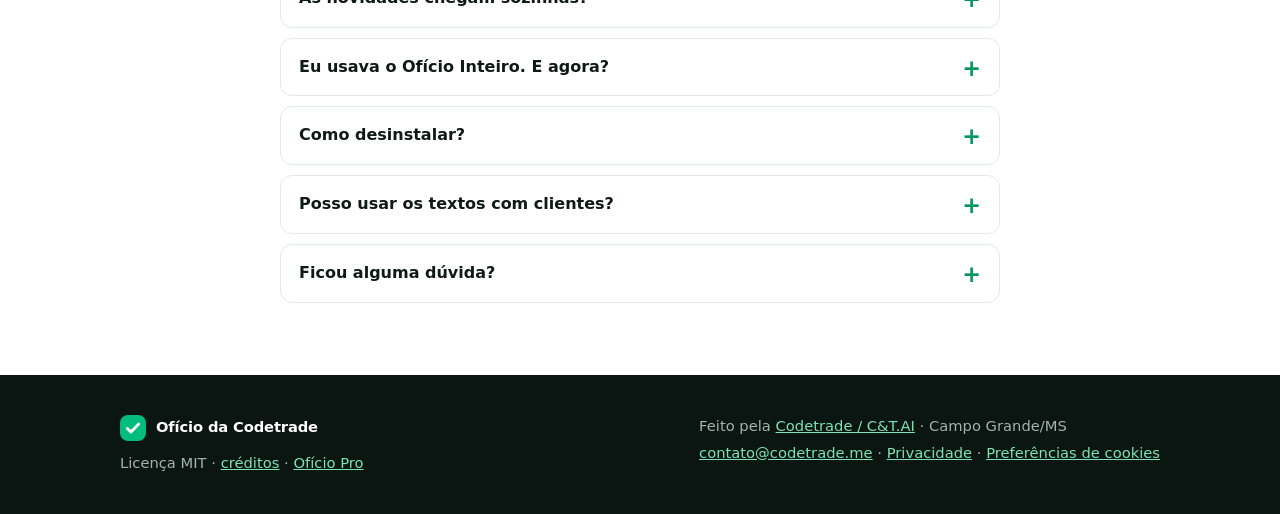
==== commit 96736de0: "Coloca os três vídeos aprovados no lugar dos espaços vazios. Cada vídeo tem poster, controle e legen" ====
--- a/docs/index.html
+++ b/docs/index.html
@@ -123,18 +123,18 @@
     </div>
     <div class="videos">
       <figure class="video-espaco">
-        <div class="video-tela">
-          <span class="video-play" aria-hidden="true"></span>
-          <p><b>Vídeo em breve</b><br>A mesma pergunta, numa IA comum e com o Ofício.</p>
-        </div>
-        <figcaption>Espaço reservado para o vídeo de antes e depois.</figcaption>
+        <video controls preload="none" playsinline poster="assets/videos/01-antes-e-depois.jpg" title="A mesma pergunta, numa IA comum e com o Ofício" aria-label="A mesma pergunta, numa IA comum e com o Ofício" data-video="antes-e-depois">
+          <source src="assets/videos/01-antes-e-depois.mp4" type="video/mp4">
+          <track kind="captions" src="assets/videos/01-antes-e-depois.vtt" srclang="pt-BR" label="Português" default>
+        </video>
+        <figcaption>A mesma pergunta, numa IA comum e com o Ofício.</figcaption>
       </figure>
       <figure class="video-espaco">
-        <div class="video-tela">
-          <span class="video-play" aria-hidden="true"></span>
-          <p><b>Vídeo em breve</b><br>Instalação no Claude Code, do zero até a primeira pergunta.</p>
-        </div>
-        <figcaption>Espaço reservado para o vídeo de instalação.</figcaption>
+        <video controls preload="none" playsinline poster="assets/videos/02-instalacao-gratis.jpg" title="Instalação no Claude Code, do zero até a primeira pergunta" aria-label="Instalação no Claude Code, do zero até a primeira pergunta" data-video="instalacao-gratis">
+          <source src="assets/videos/02-instalacao-gratis.mp4" type="video/mp4">
+          <track kind="captions" src="assets/videos/02-instalacao-gratis.vtt" srclang="pt-BR" label="Português" default>
+        </video>
+        <figcaption>Instalação no Claude Code, do zero até a primeira pergunta.</figcaption>
       </figure>
     </div>
   </div>
@@ -432,11 +432,11 @@
         <p class="nota">Precisa do Node.js 18 ou mais novo, só para esse comando. A conta do Claude é à parte. Repositório aberto para conferir: <a href="https://github.com/codetradeai/oficio-pro">github.com/codetradeai/oficio-pro</a>.</p>
       </div>
       <figure class="video-espaco">
-        <div class="video-tela">
-          <span class="video-play" aria-hidden="true"></span>
-          <p><b>Vídeo em breve</b><br>Instalação com <code>npx oficio-pro</code> e a chave do e-mail.</p>
-        </div>
-        <figcaption>Espaço reservado para o vídeo de instalação do Pro.</figcaption>
+        <video controls preload="none" playsinline poster="assets/videos/03-instalacao-pro.jpg" title="Instalação do Ofício Pro com o comando e a chave do e-mail" aria-label="Instalação do Ofício Pro com o comando e a chave do e-mail" data-video="instalacao-pro">
+          <source src="assets/videos/03-instalacao-pro.mp4" type="video/mp4">
+          <track kind="captions" src="assets/videos/03-instalacao-pro.vtt" srclang="pt-BR" label="Português" default>
+        </video>
+        <figcaption>Instalação do Ofício Pro com o comando e a chave do e-mail.</figcaption>
       </figure>
     </div>
   </div>
--- a/docs/assets/style.css
+++ b/docs/assets/style.css
@@ -271,11 +271,7 @@
 .videos{display:grid;grid-template-columns:1fr 1fr;gap:16px;margin-top:22px}
 .video-espaco{margin:0;max-width:720px}
 .videos .video-espaco{max-width:none}
-.video-tela{aspect-ratio:16/9;background:#0b1512;color:#c8d8d2;border:2px dashed rgba(0,188,125,.7);border-radius:var(--raio);display:grid;place-items:center;text-align:center;padding:18px}
-.video-tela p{margin:0;max-width:34ch}
-.video-tela code{background:rgba(255,255,255,.1);color:#e9f3ef}
-.video-play{width:58px;height:58px;border-radius:50%;background:var(--verde);display:grid;place-items:center;margin:0 auto 10px}
-.video-play::before{content:"";border-style:solid;border-width:9px 0 9px 15px;border-color:transparent transparent transparent #fff;margin-left:4px}
+.video-espaco video{width:100%;aspect-ratio:16/9;height:auto;display:block;background:#0b1512;border-radius:var(--raio);object-fit:contain}
 .video-espaco figcaption{margin-top:8px;color:var(--suave);font-size:.88rem}
 .passos{list-style:none;padding:0;margin:8px 0 24px;display:grid;grid-template-columns:repeat(auto-fit,minmax(200px,1fr));gap:16px}
 .passos li{background:#fff;border:1px solid var(--linha);border-radius:var(--raio);padding:20px;min-width:0}
